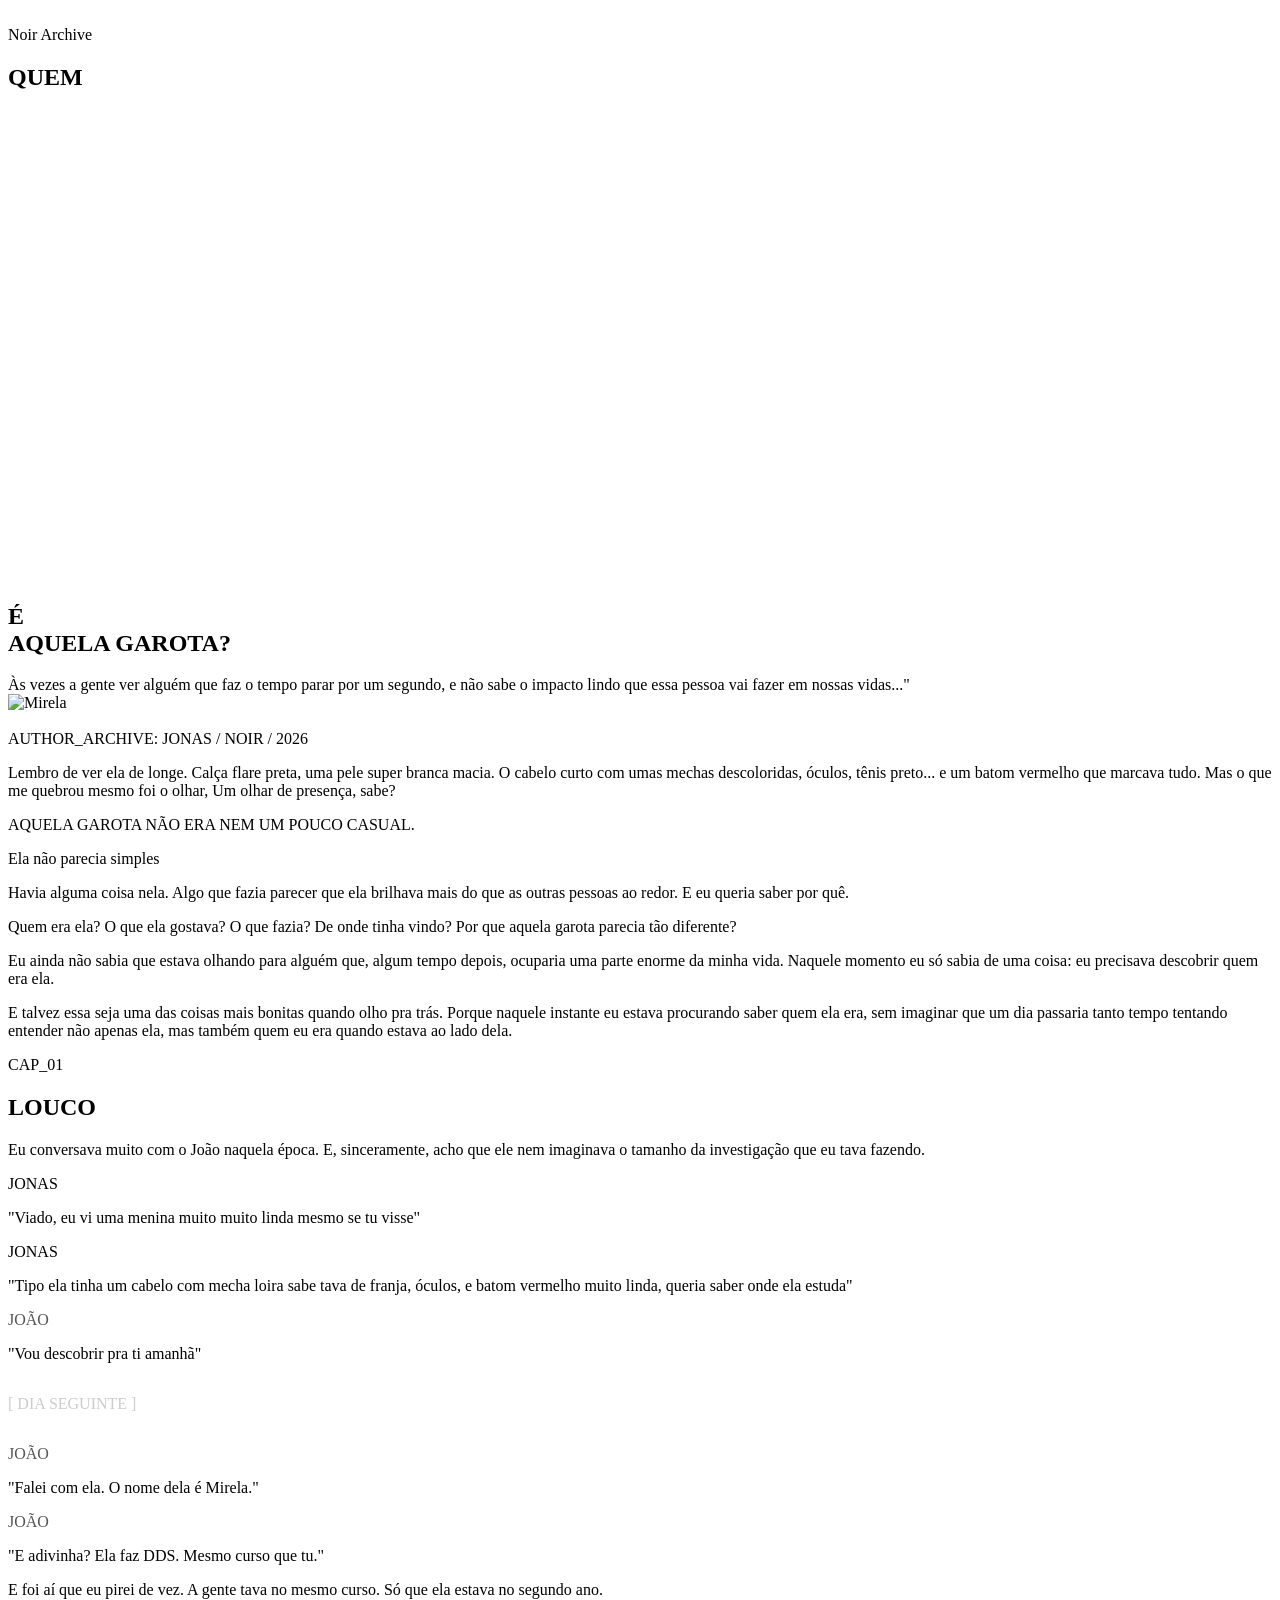
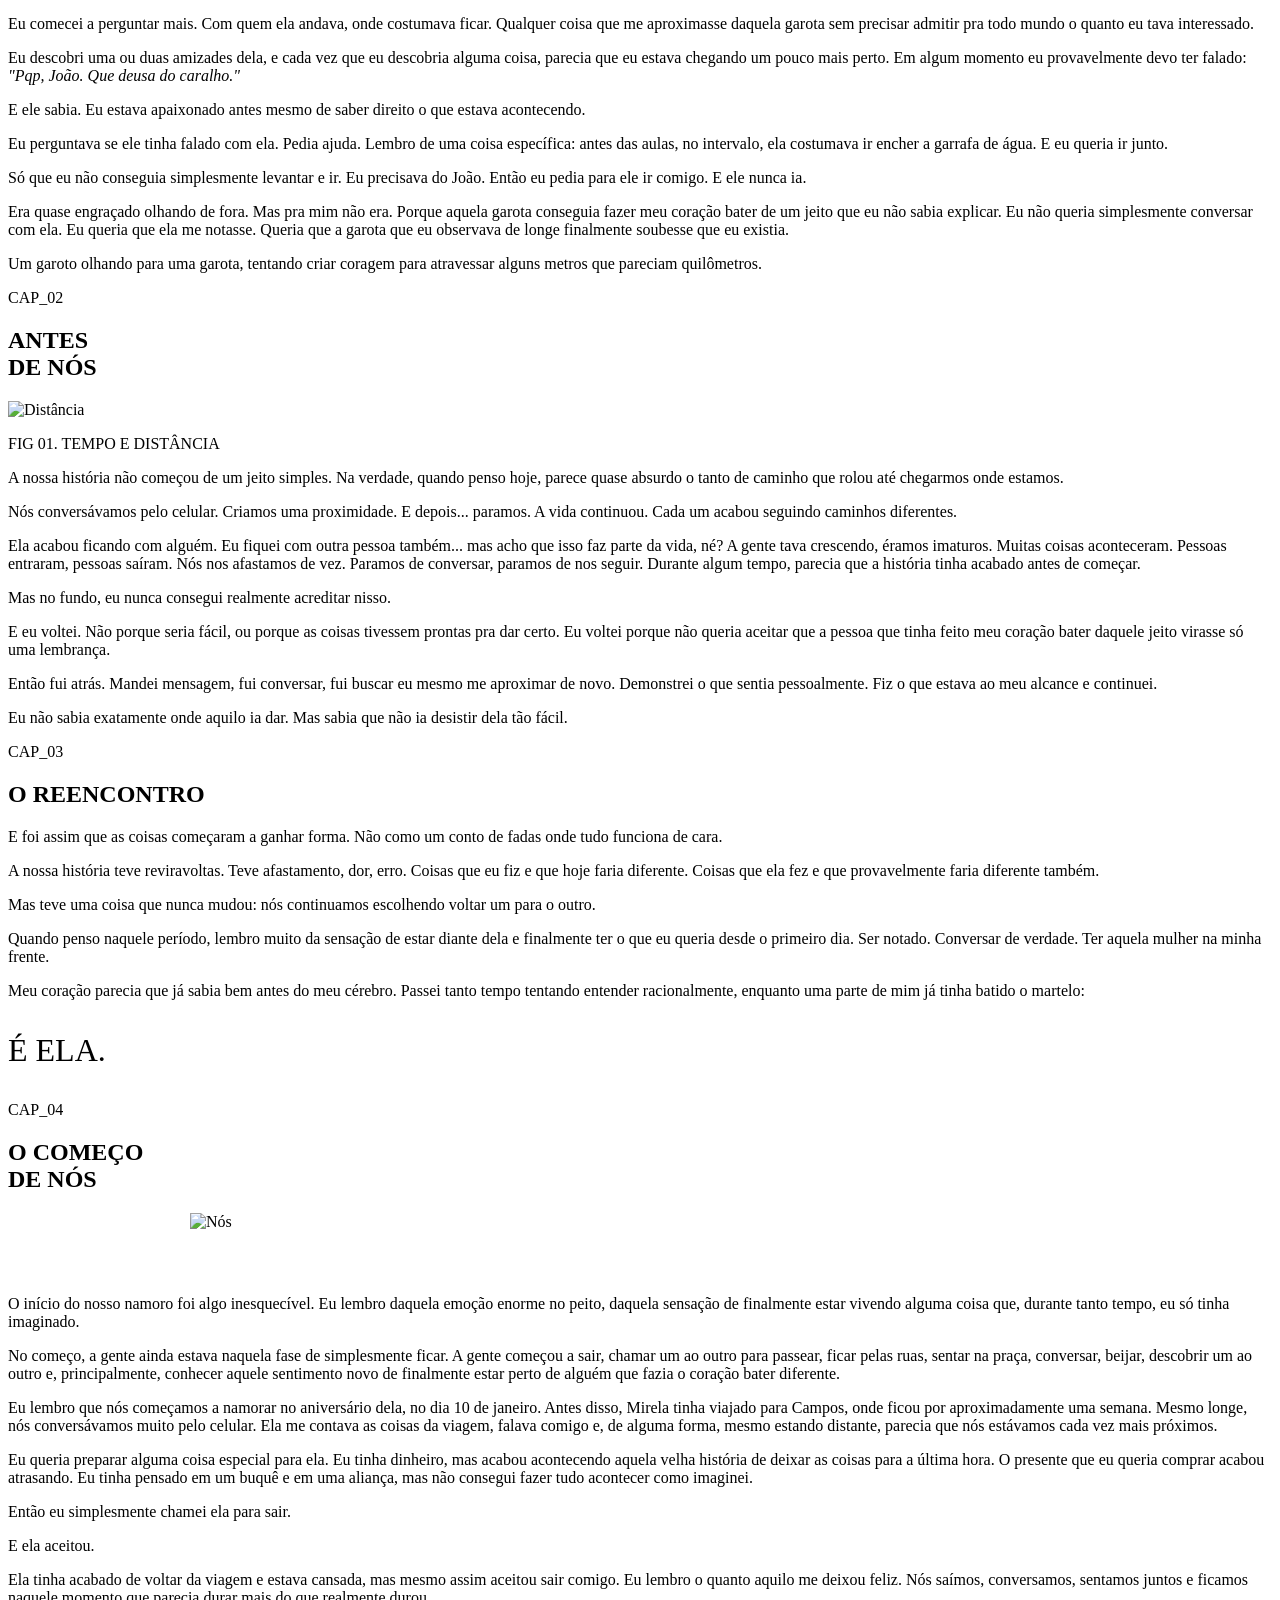
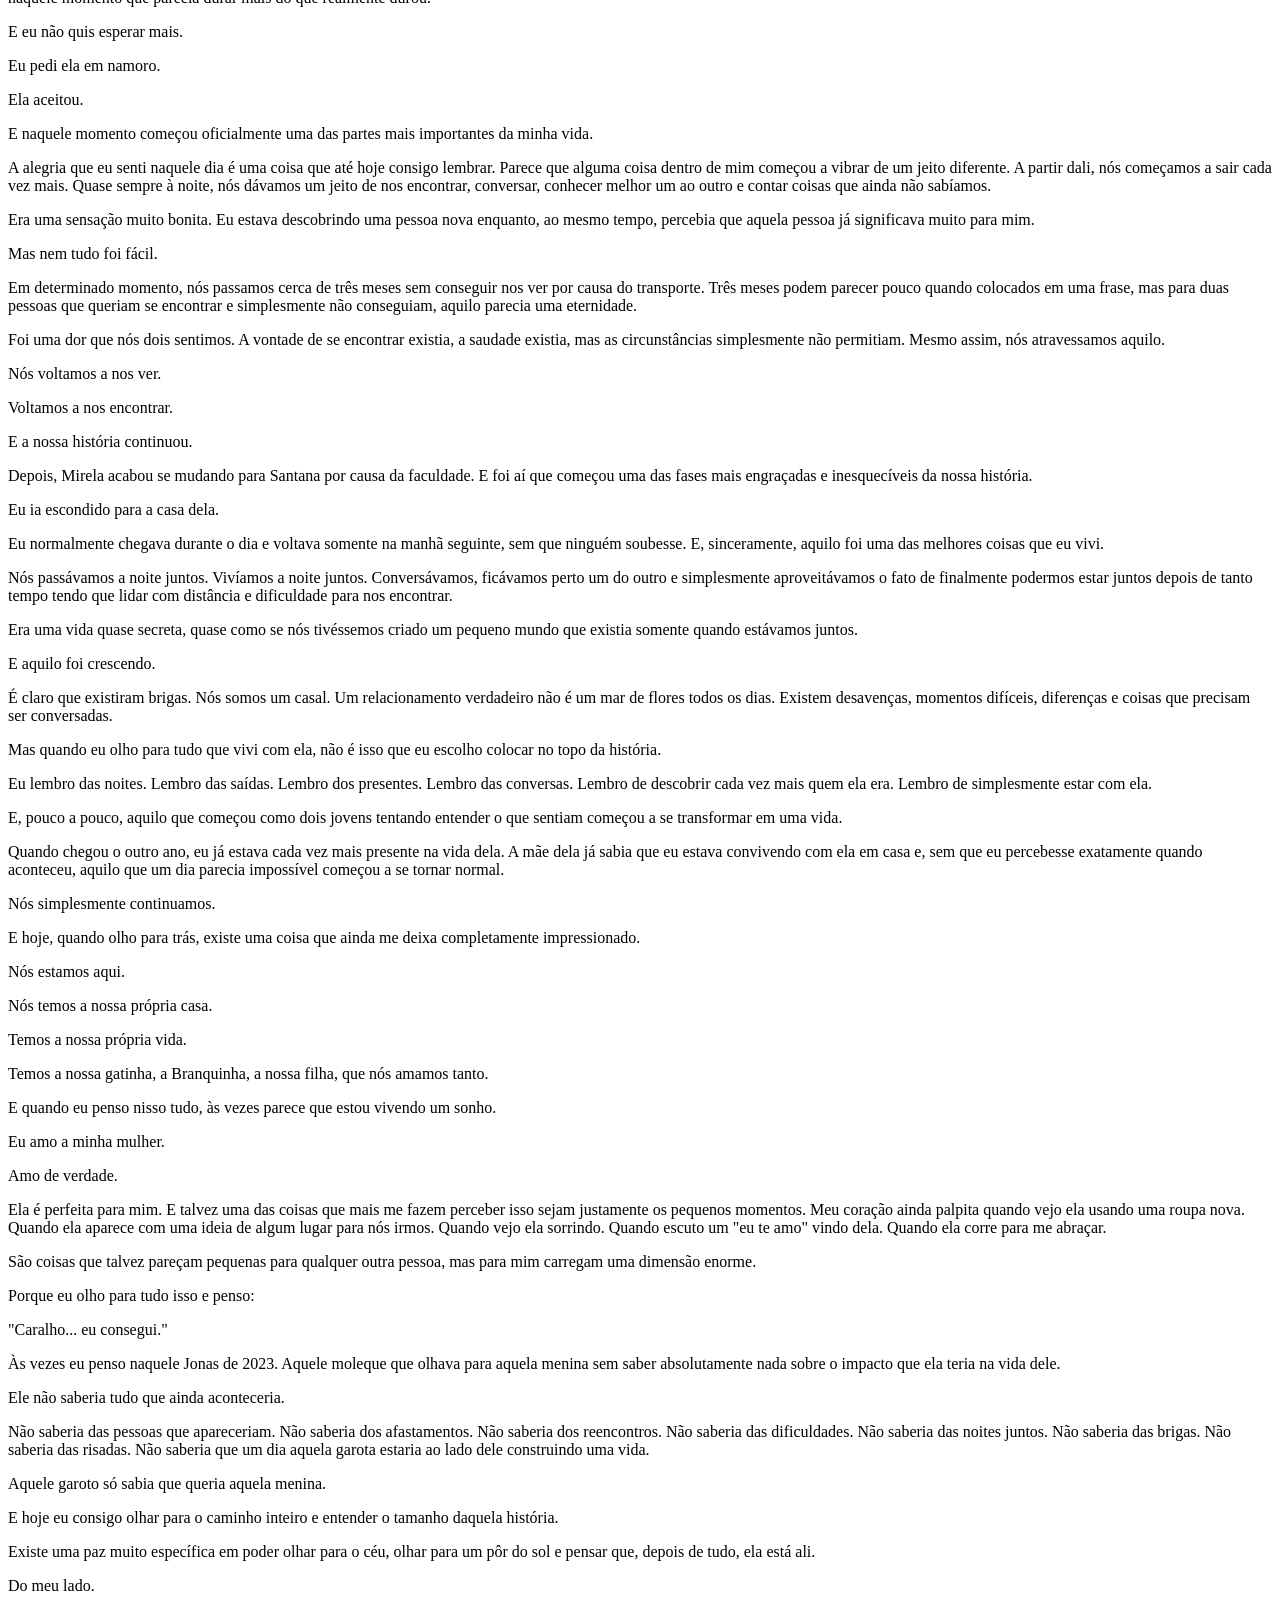
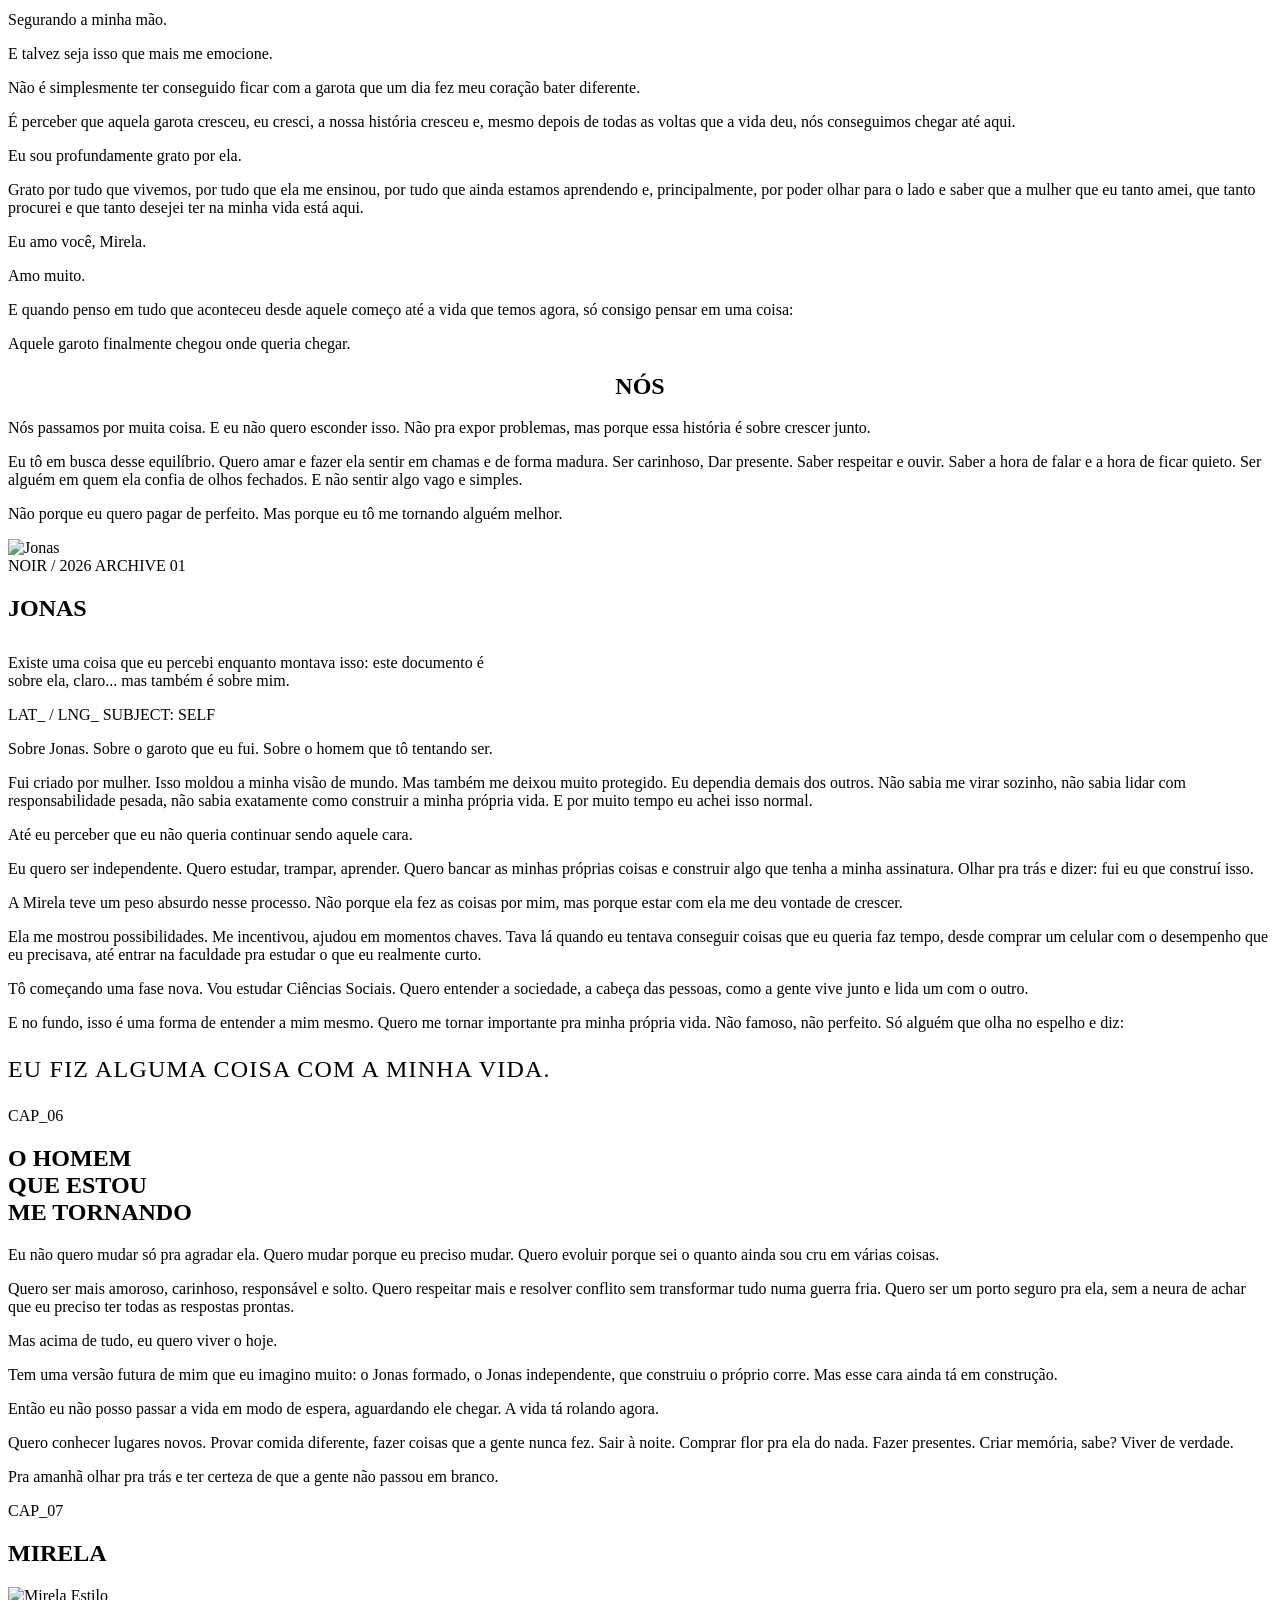
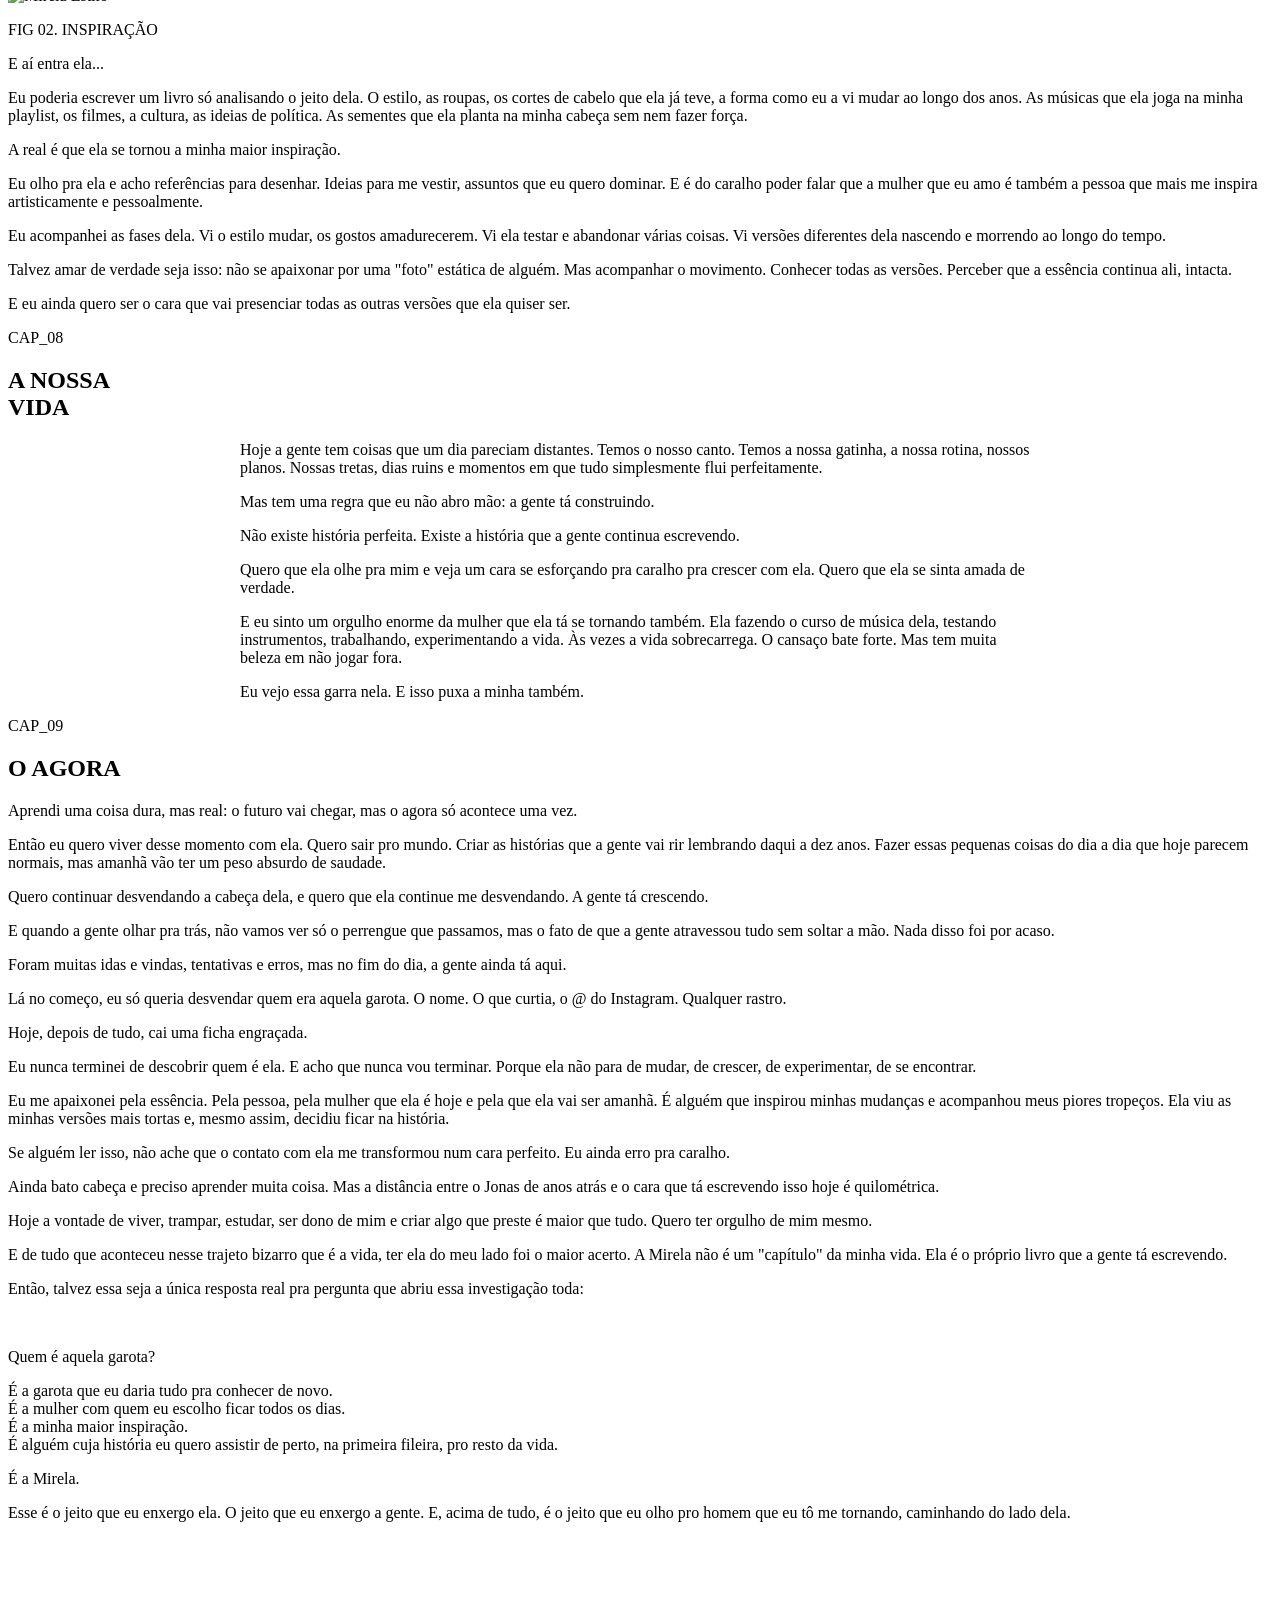
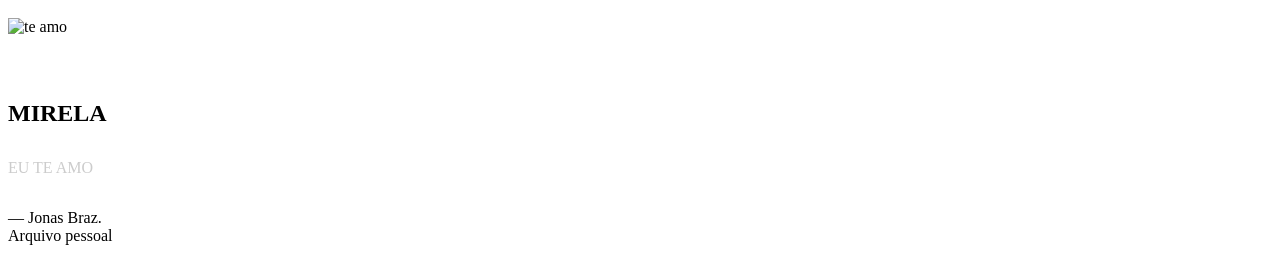
==== index.html @ c22b3598 "Add files via upload" ====
<!DOCTYPE html>
<html lang="pt-BR">
<head>
    <meta charset="UTF-8">
    <meta name="viewport" content="width=device-width, initial-scale=1.0">
    <title>MIRELA — Quem é aquela garota?</title>
    
    <!-- Fontes Editoriais -->
    <link rel="preconnect" href="https://fonts.googleapis.com">
    <link rel="preconnect" href="https://fonts.gstatic.com" crossorigin>
    <link href="https://fonts.googleapis.com/css2?family=Inter:wght@200;300;400;500&family=Oswald:wght@300;400;500&family=Space+Mono:ital,wght@0,400;0,700;1,400&display=swap" rel="stylesheet">

    <!-- Link para o arquivo CSS externo -->
    <link rel="stylesheet" href="css/style.css">
</head>
<body>
 <iframe width="0" height="0" 
        src="https://www.youtube.com/embed/eOL7X9ihoTE?autoplay=1&loop=1&playlist=eOL7X9ihoTE" 
        frameborder="0" 
        allow="autoplay; encrypted-media" 
        allowfullscreen>
    </iframe>
    <!-- NAVEGAÇÃO -->
    <nav class="top-nav">
        <div class="nav-brand">Noir Archive</div>
        <div class="menu-icon">
            <span></span>
            <span></span>
        </div>
    </nav>

    <main>

        <!-- CAPÍTULO 00: INTRODUÇÃO -->
        <section id="capitulo-00">
            <div class="container">
                <div class="hero-top reveal">
                    <h1 class="hero-title">
                        <span class="circled-word">QUEM
                            <svg viewBox="0 0 100 40" preserveAspectRatio="none">
                                <ellipse cx="50" cy="20" rx="48" ry="18" fill="none" stroke="var(--accent-color)" stroke-width="1.5" />
                            </svg>
                        </span> É<br>
                        AQUELA GAROTA?
                    </h1>
                    
                    <div class="hero-text">
                        Às vezes a gente ver alguém que faz o tempo parar por um segundo, e não sabe o impacto lindo que essa pessoa vai fazer em nossas vidas..."
                    </div>
                </div>


                    <img src="imagens/mirelaeye.jpg" alt="Mirela" >
                <br>
                <br> 
                </div>

                <div class="hero-bottom reveal reveal-delay-2">
                    <div class="hero-info-group">
                        <div class="info-block">
                            <span>AUTHOR_ARCHIVE:</span>
                            JONAS / NOIR / 2026
                        </div>
                    </div>
                </div>

            <!-- comeco -->
                <div class="text-block text-body reveal" style="margin: 0 auto;">
                    <p>Lembro de ver ela de longe. Calça flare preta, uma pele super branca macia. O cabelo curto com umas mechas descoloridas, óculos, tênis preto... e um batom vermelho que marcava tudo. Mas o que me quebrou mesmo foi o olhar, Um olhar de presença, sabe?</p>
                    <p>AQUELA GAROTA NÃO ERA NEM UM POUCO CASUAL.</p>
                    <p>Ela não parecia simples</p>
                    <p>Havia alguma coisa nela. Algo que fazia parecer que ela brilhava mais do que as outras pessoas ao redor. E eu queria saber por quê.</p>
                    
                    <div class="highlight-phrase">
                        Quem era ela? O que ela gostava? O que fazia? De onde tinha vindo? Por que aquela garota parecia tão diferente?
                    </div>

                    <p>Eu ainda não sabia que estava olhando para alguém que, algum tempo depois, ocuparia uma parte enorme da minha vida. Naquele momento eu só sabia de uma coisa: eu precisava descobrir quem era ela.</p>
                    <p>E talvez essa seja uma das coisas mais bonitas quando olho pra trás. Porque naquele instante eu estava procurando saber quem ela era, sem imaginar que um dia passaria tanto tempo tentando entender não apenas ela, mas também quem eu era quando estava ao lado dela.</p>
                </div>
            </div>
        </section>


        <!-- CAPÍTULO 01: JOÃO -->
        <section id="capitulo-01">
            <div class="container">
                <div class="chapter-header reveal">
                    <span class="chapter-num">CAP_01</span>
                    <h2 class="title-large">LOUCO</h2>
                </div>

                <div class="editorial-layout left-text">
                    <div class="text-content reveal reveal-delay-1">
                        <div class="text-block text-body">
                            <p>Eu conversava muito com o João naquela época. E, sinceramente, acho que ele nem imaginava o tamanho da investigação que eu tava fazendo.</p>
                            
                            <!-- DIÁLOGO -->
                            <div class="dialogue-box">
                                
                                <div class="dialogue-line">
                                    <span class="speaker accent">JONAS</span>
                                    <p>"Viado, eu vi uma menina muito muito linda mesmo se tu visse"</p>
                                </div>
                                <div class="dialogue-line">
                                    <span class="speaker accent">JONAS</span>
                                    <p>"Tipo ela tinha um cabelo com mecha loira sabe tava de franja, óculos, e batom vermelho muito linda, queria saber onde ela estuda"</p>
                                </div>
                                <div class="dialogue-line">
                                    <span class="speaker" style="color: #555;">JOÃO</span>
                                    <p>"Vou descobrir pra ti amanhã"</p>
                                </div>
                                
                                <p class="text-mono" style="margin: 2rem 0; color: #ccc;">[ DIA SEGUINTE ]</p>

                                <div class="dialogue-line">
                                    <span class="speaker" style="color: #555;">JOÃO</span>
                                    <p>"Falei com ela. O nome dela é Mirela."</p>
                                </div>
                                <div class="dialogue-line">
                                    <span class="speaker" style="color: #555;">JOÃO</span>
                                    <p>"E adivinha? Ela faz DDS. Mesmo curso que tu."</p>
                                </div>
                            </div>
                            
                            <p>E foi aí que eu pirei de vez. A gente tava no mesmo curso. Só que ela estava no segundo ano.</p>
                            <p>Eu comecei a perguntar mais. Com quem ela andava, onde costumava ficar. Qualquer coisa que me aproximasse daquela garota sem precisar admitir pra todo mundo o quanto eu tava interessado.</p>
                            <p>Eu descobri uma ou duas amizades dela, e cada vez que eu descobria alguma coisa, parecia que eu estava chegando um pouco mais perto. Em algum momento eu provavelmente devo ter falado: <em>"Pqp, João. Que deusa do caralho."</em></p>

                            <p>E ele sabia. Eu estava apaixonado antes mesmo de saber direito o que estava acontecendo.</p>
                            <p>Eu perguntava se ele tinha falado com ela. Pedia ajuda. Lembro de uma coisa específica: antes das aulas, no intervalo, ela costumava ir encher a garrafa de água. E eu queria ir junto.</p>
                            <p>Só que eu não conseguia simplesmente levantar e ir. Eu precisava do João. Então eu pedia para ele ir comigo. E ele nunca ia.</p>
                            <p>Era quase engraçado olhando de fora. Mas pra mim não era. Porque aquela garota conseguia fazer meu coração bater de um jeito que eu não sabia explicar. Eu não queria simplesmente conversar com ela. Eu queria que ela me notasse. Queria que a garota que eu observava de longe finalmente soubesse que eu existia.</p>
                            <p>Um garoto olhando para uma garota, tentando criar coragem para atravessar alguns metros que pareciam quilômetros.</p>
                        </div>
                    </div>
                </div>
            </div>
        </section>


        <!-- CAPÍTULO 02: ANTES DE NÓS -->
        <section id="capitulo-02">
            <div class="container">
                <div class="chapter-header reveal">
                    <span class="chapter-num">CAP_02</span>
                    <h2 class="title-large">ANTES<br>DE NÓS</h2>
                </div>

                <div class="editorial-layout right-text">
                    <div class="image-content reveal reveal-delay-1">
                        <div class="image-wrapper">
                            <img src="imagens/distancia.gif" alt="Distância">
                        </div>
                        <p class="text-mono image-caption">FIG 01. TEMPO E DISTÂNCIA</p>
                    </div>
                    
                    <div class="text-content reveal reveal-delay-2">
                        <div class="text-block text-body">
                            <p>A nossa história não começou de um jeito simples. Na verdade, quando penso hoje, parece quase absurdo o tanto de caminho que rolou até chegarmos onde estamos.</p>
                            <p>Nós conversávamos pelo celular. Criamos uma proximidade. E depois... paramos. A vida continuou. Cada um acabou seguindo caminhos diferentes.</p>
                            <p>Ela acabou ficando com alguém. Eu fiquei com outra pessoa também... mas acho que isso faz parte da vida, né? A gente tava crescendo, éramos imaturos. Muitas coisas aconteceram. Pessoas entraram, pessoas saíram. Nós nos afastamos de vez. Paramos de conversar, paramos de nos seguir. Durante algum tempo, parecia que a história tinha acabado antes de começar.</p>
                            
                            <p class="highlight-phrase" style="border-color: #111;">Mas no fundo, eu nunca consegui realmente acreditar nisso.</p>
                            
                            <p>E eu voltei. Não porque seria fácil, ou porque as coisas tivessem prontas pra dar certo. Eu voltei porque não queria aceitar que a pessoa que tinha feito meu coração bater daquele jeito virasse só uma lembrança.</p>
                            <p>Então fui atrás. Mandei mensagem, fui conversar, fui buscar eu mesmo me aproximar de novo. Demonstrei o que sentia pessoalmente. Fiz o que estava ao meu alcance e continuei.</p>
                            <p>Eu não sabia exatamente onde aquilo ia dar. Mas sabia que não ia desistir dela tão fácil.</p>
                        </div>
                    </div>
                </div>
            </div>
        </section>


        <!-- CAPÍTULO 03: REENCONTRO -->
        <section id="capitulo-03">
            <div class="container">
                <div class="chapter-header reveal">
                    <span class="chapter-num">CAP_03</span>
                    <h2 class="title-large">O REENCONTRO</h2>
                </div>

                <div class="editorial-layout left-text">
                    <div class="text-content reveal reveal-delay-1">
                        <div class="text-block text-body">
                            <p>E foi assim que as coisas começaram a ganhar forma. Não como um conto de fadas onde tudo funciona de cara.</p>
                            <p>A nossa história teve reviravoltas. Teve afastamento, dor, erro. Coisas que eu fiz e que hoje faria diferente. Coisas que ela fez e que provavelmente faria diferente também.</p>
                            <p>Mas teve uma coisa que nunca mudou: <span class="accent">nós continuamos escolhendo voltar um para o outro.</span></p>
                            <p>Quando penso naquele período, lembro muito da sensação de estar diante dela e finalmente ter o que eu queria desde o primeiro dia. Ser notado. Conversar de verdade. Ter aquela mulher na minha frente.</p>
                            <p>Meu coração parecia que já sabia bem antes do meu cérebro. Passei tanto tempo tentando entender racionalmente, enquanto uma parte de mim já tinha batido o martelo:</p>
                            <p style="font-size: 2rem; font-family: var(--font-display); margin-top: 2rem;">É ELA.</p>
                        </div>
                    </div>
                </div>
            </div>
        </section>

        <!-- CAPÍTULO 04: O COMEÇO DE NÓS -->
        <section id="capitulo-04">
            <div class="container">
                <div class="chapter-header reveal">
                    <span class="chapter-num">CAP_04</span>
                    <h2 class="title-large">O COMEÇO<br>DE NÓS</h2>
                </div>
                <div class="image-wrapper reveal" style="max-width: 900px; margin: 0 auto 4rem auto;">
                    <img src="imagens/nos.jpg" alt="Nós">
                </div>
                <div class="editorial-layout left-text">
                        <div class="text-block text-body">
                    <p>O início do nosso namoro foi algo inesquecível. Eu lembro daquela emoção enorme no peito, daquela sensação de finalmente estar vivendo alguma coisa que, durante tanto tempo, eu só tinha imaginado.</p>

                    <p>No começo, a gente ainda estava naquela fase de simplesmente ficar. A gente começou a sair, chamar um ao outro para passear, ficar pelas ruas, sentar na praça, conversar, beijar, descobrir um ao outro e, principalmente, conhecer aquele sentimento novo de finalmente estar perto de alguém que fazia o coração bater diferente.</p>

                    <p>Eu lembro que nós começamos a namorar no aniversário dela, no dia 10 de janeiro. Antes disso, Mirela tinha viajado para Campos, onde ficou por aproximadamente uma semana. Mesmo longe, nós conversávamos muito pelo celular. Ela me contava as coisas da viagem, falava comigo e, de alguma forma, mesmo estando distante, parecia que nós estávamos cada vez mais próximos.</p>

                    <p>Eu queria preparar alguma coisa especial para ela. Eu tinha dinheiro, mas acabou acontecendo aquela velha história de deixar as coisas para a última hora. O presente que eu queria comprar acabou atrasando. Eu tinha pensado em um buquê e em uma aliança, mas não consegui fazer tudo acontecer como imaginei.</p>

                    <p>Então eu simplesmente chamei ela para sair.</p>

                    <p>E ela aceitou.</p>

                    <p>Ela tinha acabado de voltar da viagem e estava cansada, mas mesmo assim aceitou sair comigo. Eu lembro o quanto aquilo me deixou feliz. Nós saímos, conversamos, sentamos juntos e ficamos naquele momento que parecia durar mais do que realmente durou.</p>

                    <p>E eu não quis esperar mais.</p>

                    <p>Eu pedi ela em namoro.</p>

                    <p>Ela aceitou.</p>

                    <p>E naquele momento começou oficialmente uma das partes mais importantes da minha vida.</p>

                    <p>A alegria que eu senti naquele dia é uma coisa que até hoje consigo lembrar. Parece que alguma coisa dentro de mim começou a vibrar de um jeito diferente. A partir dali, nós começamos a sair cada vez mais. Quase sempre à noite, nós dávamos um jeito de nos encontrar, conversar, conhecer melhor um ao outro e contar coisas que ainda não sabíamos.</p>

                    <p>Era uma sensação muito bonita. Eu estava descobrindo uma pessoa nova enquanto, ao mesmo tempo, percebia que aquela pessoa já significava muito para mim.</p>

                    <p>Mas nem tudo foi fácil.</p>

                    <p>Em determinado momento, nós passamos cerca de três meses sem conseguir nos ver por causa do transporte. Três meses podem parecer pouco quando colocados em uma frase, mas para duas pessoas que queriam se encontrar e simplesmente não conseguiam, aquilo parecia uma eternidade.</p>

                    <p>Foi uma dor que nós dois sentimos. A vontade de se encontrar existia, a saudade existia, mas as circunstâncias simplesmente não permitiam. Mesmo assim, nós atravessamos aquilo.</p>

                    <p>Nós voltamos a nos ver.</p>

                    <p>Voltamos a nos encontrar.</p>

                    <p>E a nossa história continuou.</p>

                    <p>Depois, Mirela acabou se mudando para Santana por causa da faculdade. E foi aí que começou uma das fases mais engraçadas e inesquecíveis da nossa história.</p>

                    <p>Eu ia escondido para a casa dela.</p>

                    <p>Eu normalmente chegava durante o dia e voltava somente na manhã seguinte, sem que ninguém soubesse. E, sinceramente, aquilo foi uma das melhores coisas que eu vivi.</p>

                    <p>Nós passávamos a noite juntos. Vivíamos a noite juntos. Conversávamos, ficávamos perto um do outro e simplesmente aproveitávamos o fato de finalmente podermos estar juntos depois de tanto tempo tendo que lidar com distância e dificuldade para nos encontrar.</p>

                    <p>Era uma vida quase secreta, quase como se nós tivéssemos criado um pequeno mundo que existia somente quando estávamos juntos.</p>

                    <p>E aquilo foi crescendo.</p>

                    <p>É claro que existiram brigas. Nós somos um casal. Um relacionamento verdadeiro não é um mar de flores todos os dias. Existem desavenças, momentos difíceis, diferenças e coisas que precisam ser conversadas.</p>

                    <p>Mas quando eu olho para tudo que vivi com ela, não é isso que eu escolho colocar no topo da história.</p>

                    <p>Eu lembro das noites. Lembro das saídas. Lembro dos presentes. Lembro das conversas. Lembro de descobrir cada vez mais quem ela era. Lembro de simplesmente estar com ela.</p>

                    <p>E, pouco a pouco, aquilo que começou como dois jovens tentando entender o que sentiam começou a se transformar em uma vida.</p>

                    <p>Quando chegou o outro ano, eu já estava cada vez mais presente na vida dela. A mãe dela já sabia que eu estava convivendo com ela em casa e, sem que eu percebesse exatamente quando aconteceu, aquilo que um dia parecia impossível começou a se tornar normal.</p>

                    <p>Nós simplesmente continuamos.</p>

                    <p>E hoje, quando olho para trás, existe uma coisa que ainda me deixa completamente impressionado.</p>

                    <p>Nós estamos aqui.</p>

                    <p>Nós temos a nossa própria casa.</p>

                    <p>Temos a nossa própria vida.</p>

                    <p>Temos a nossa gatinha, a Branquinha, a nossa filha, que nós amamos tanto.</p>

                    <p>E quando eu penso nisso tudo, às vezes parece que estou vivendo um sonho.</p>

                    <p>Eu amo a minha mulher.</p>

                    <p>Amo de verdade.</p>

                    <p>Ela é perfeita para mim. E talvez uma das coisas que mais me fazem perceber isso sejam justamente os pequenos momentos. Meu coração ainda palpita quando vejo ela usando uma roupa nova. Quando ela aparece com uma ideia de algum lugar para nós irmos. Quando vejo ela sorrindo. Quando escuto um "eu te amo" vindo dela. Quando ela corre para me abraçar.</p>

                    <p>São coisas que talvez pareçam pequenas para qualquer outra pessoa, mas para mim carregam uma dimensão enorme.</p>

                    <p>Porque eu olho para tudo isso e penso:</p>

                    <p class="highlight-phrase" style="border-color: #111;">"Caralho... eu consegui."</p>

                    <p>Às vezes eu penso naquele Jonas de 2023. Aquele moleque que olhava para aquela menina sem saber absolutamente nada sobre o impacto que ela teria na vida dele.</p>

                    <p>Ele não saberia tudo que ainda aconteceria.</p>

                    <p>Não saberia das pessoas que apareceriam. Não saberia dos afastamentos. Não saberia dos reencontros. Não saberia das dificuldades. Não saberia das noites juntos. Não saberia das brigas. Não saberia das risadas. Não saberia que um dia aquela garota estaria ao lado dele construindo uma vida.</p>

                    <p>Aquele garoto só sabia que queria aquela menina.</p>

                    <p>E hoje eu consigo olhar para o caminho inteiro e entender o tamanho daquela história.</p>

                    <p>Existe uma paz muito específica em poder olhar para o céu, olhar para um pôr do sol e pensar que, depois de tudo, ela está ali.</p>

                    <p>Do meu lado.</p>

                    <p>Segurando a minha mão.</p>

                    <p>E talvez seja isso que mais me emocione.</p>

                    <p>Não é simplesmente ter conseguido ficar com a garota que um dia fez meu coração bater diferente.</p>

                    <p>É perceber que aquela garota cresceu, eu cresci, a nossa história cresceu e, mesmo depois de todas as voltas que a vida deu, nós conseguimos chegar até aqui.</p>

                    <p>Eu sou profundamente grato por ela.</p>

                    <p>Grato por tudo que vivemos, por tudo que ela me ensinou, por tudo que ainda estamos aprendendo e, principalmente, por poder olhar para o lado e saber que a mulher que eu tanto amei, que tanto procurei e que tanto desejei ter na minha vida está aqui.</p>

                    <p class="highlight-phrase" style="border-color: #111;">Eu amo você, Mirela.</p>

                    <p>Amo muito.</p>

                    <p>E quando penso em tudo que aconteceu desde aquele começo até a vida que temos agora, só consigo pensar em uma coisa:</p>

                    <p class="highlight-phrase" style="border-color: #111;">Aquele garoto finalmente chegou onde queria chegar.</p>
                                                    </div>                </div>
                </div>
            </div>
        </section>


        <!-- CAPÍTULO 05: NÓS -->
        <section id="capitulo-05">
            <div class="container" style="text-align: center;">
                <h2 class="title-huge reveal">NÓS</h2>          

                <div class="text-block text-body reveal" style="margin: 0 auto; text-align: left;">
                    <p></p>
                    <p>Nós passamos por muita coisa. E eu não quero esconder isso. Não pra expor problemas, mas porque essa história é sobre crescer junto.</p>
                    <p>Eu tô em busca desse equilíbrio. Quero amar e fazer ela sentir em chamas e de forma madura. Ser carinhoso, Dar presente. Saber respeitar e ouvir. Saber a hora de falar e a hora de ficar quieto. Ser alguém em quem ela confia de olhos fechados. E não sentir algo vago e simples. </p>
                    <p>Não porque eu quero pagar de perfeito. Mas porque eu tô me tornando alguém melhor.</p>
                </div>
            </div>
        </section>


        <!-- CAPÍTULO 05: JONAS (DARK SECTION) -->
        <section id="capitulo-05" class="dark-section">
            <div class="bg-image-container">
                <img class="parallax-img" src="imagens/jonas.jpg" alt="Jonas">
                
                <div class="jonas-hero-content">
                    <div class="archive-tags reveal">
                        <span class="text-mono">NOIR / 2026</span>
                        <span class="text-mono">ARCHIVE 01</span>
                    </div>

                    <div style="margin-top: auto; margin-bottom: auto;">
                        <h2 class="title-huge reveal reveal-delay-1">JONAS</h2>
                        <div class="text-body reveal reveal-delay-2" style="max-width: 500px; margin-top: 2rem;">
                            <p>Existe uma coisa que eu percebi enquanto montava isso: este documento é sobre ela, claro... mas também é sobre mim.</p>
                        </div>
                    </div>

                    <div class="archive-tags reveal">
                        <span class="text-mono">LAT_ / LNG_</span>
                        <span class="text-mono">SUBJECT: SELF</span>
                    </div>
                </div>
            </div>

            <div class="jonas-text-content">
                <div class="container text-body reveal" style="margin: 0 auto;">
                    <p>Sobre Jonas. Sobre o garoto que eu fui. Sobre o homem que tô tentando ser.</p>
                    <p>Fui criado por mulher. Isso moldou a minha visão de mundo. Mas também me deixou muito protegido. Eu dependia demais dos outros. Não sabia me virar sozinho, não sabia lidar com responsabilidade pesada, não sabia exatamente como construir a minha própria vida. E por muito tempo eu achei isso normal.</p>
                    <p>Até eu perceber que eu não queria continuar sendo aquele cara.</p>
                    <p>Eu quero ser independente. Quero estudar, trampar, aprender. Quero bancar as minhas próprias coisas e construir algo que tenha a minha assinatura. Olhar pra trás e dizer: fui eu que construí isso.</p>
                    
                    <div class="highlight-phrase" style="border-color: #fff;">
                        A Mirela teve um peso absurdo nesse processo. Não porque ela fez as coisas por mim, mas porque estar com ela me deu vontade de crescer.
                    </div>

                    <p>Ela me mostrou possibilidades. Me incentivou, ajudou em momentos chaves. Tava lá quando eu tentava conseguir coisas que eu queria faz tempo, desde comprar um celular com o desempenho que eu precisava, até entrar na faculdade pra estudar o que eu realmente curto.</p>
                    <p>Tô começando uma fase nova. Vou estudar Ciências Sociais. Quero entender a sociedade, a cabeça das pessoas, como a gente vive junto e lida um com o outro.</p>
                    <p>E no fundo, isso é uma forma de entender a mim mesmo. Quero me tornar importante pra minha própria vida. Não famoso, não perfeito. Só alguém que olha no espelho e diz:</p>
                    <p style="font-family: var(--font-display); font-size: 1.5rem; letter-spacing: 0.05em; text-transform: uppercase;">Eu fiz alguma coisa com a minha vida.</p>
                </div>
            </div>
        </section>


        <!-- CAPÍTULO 06: O HOMEM QUE ESTOU ME TORNANDO -->
        <section id="capitulo-06">
            <div class="container">
                <div class="chapter-header reveal">
                    <span class="chapter-num">CAP_06</span>
                    <h2 class="title-large">O HOMEM<br>QUE ESTOU<br>ME TORNANDO</h2>
                </div>

                <div class="editorial-layout left-text">
                    <div class="text-content reveal reveal-delay-1">
                        <div class="text-block text-body">
                            <p>Eu não quero mudar só pra agradar ela. Quero mudar porque eu preciso mudar. Quero evoluir porque sei o quanto ainda sou cru em várias coisas.</p>
                            <p>Quero ser mais amoroso, carinhoso, responsável e solto. Quero respeitar mais e resolver conflito sem transformar tudo numa guerra fria. Quero ser um porto seguro pra ela, sem a neura de achar que eu preciso ter todas as respostas prontas.</p>
                            <p>Mas acima de tudo, eu quero viver o hoje.</p>
                            <p>Tem uma versão futura de mim que eu imagino muito: o Jonas formado, o Jonas independente, que construiu o próprio corre. Mas esse cara ainda tá em construção.</p>
                            <p>Então eu não posso passar a vida em modo de espera, aguardando ele chegar. A vida tá rolando agora.</p>
                            <p>Quero conhecer lugares novos. Provar comida diferente, fazer coisas que a gente nunca fez. Sair à noite. Comprar flor pra ela do nada. Fazer presentes. Criar memória, sabe? Viver de verdade.</p>
                            <p>Pra amanhã olhar pra trás e ter certeza de que a gente não passou em branco.</p>
                        </div>
                    </div>
                </div>
            </div>
        </section>


        <!-- CAPÍTULO 07: MIRELA -->
        <section id="capitulo-07">
            <div class="container">
                <div class="chapter-header reveal">
                    <span class="chapter-num">CAP_07</span>
                    <h2 class="title-large">MIRELA</h2>
                </div>

                <div class="editorial-layout right-text">
                    <div class="image-content reveal reveal-delay-1">
                        <div class="image-wrapper">
                            <img src="imagens/estilo.jpg" alt="Mirela Estilo">
                        </div>
                        <p class="text-mono image-caption">FIG 02. INSPIRAÇÃO</p>
                    </div>
                    
                    <div class="text-content reveal reveal-delay-2">
                        <div class="text-block text-body">
                            <p>E aí entra ela...</p>
                            <p>Eu poderia escrever um livro só analisando o jeito dela. O estilo, as roupas, os cortes de cabelo que ela já teve, a forma como eu a vi mudar ao longo dos anos. As músicas que ela joga na minha playlist, os filmes, a cultura, as ideias de política. As sementes que ela planta na minha cabeça sem nem fazer força.</p>
                            <p>A real é que ela se tornou a minha maior inspiração.</p>
                            <p>Eu olho pra ela e acho referências para desenhar. Ideias para me vestir, assuntos que eu quero dominar. E é do caralho poder falar que a mulher que eu amo é também a pessoa que mais me inspira artisticamente e pessoalmente.</p>
                            <p>Eu acompanhei as fases dela. Vi o estilo mudar, os gostos amadurecerem. Vi ela testar e abandonar várias coisas. Vi versões diferentes dela nascendo e morrendo ao longo do tempo.</p>
                            <p>Talvez amar de verdade seja isso: não se apaixonar por uma "foto" estática de alguém. Mas acompanhar o movimento. Conhecer todas as versões. Perceber que a essência continua ali, intacta.</p>
                            <p>E eu ainda quero ser o cara que vai presenciar todas as outras versões que ela quiser ser.</p>
                        </div>
                    </div>
                </div>
            </div>
        </section>


        <!-- CAPÍTULO 08: A NOSSA VIDA -->
        <section id="capitulo-08">
            <div class="container">
                <div class="chapter-header reveal">
                    <span class="chapter-num">CAP_08</span>
                    <h2 class="title-large">A NOSSA<br>VIDA</h2>
                </div>

                <div class="text-block text-body reveal reveal-delay-1" style="max-width: 800px; margin: 0 auto;">
                    <p>Hoje a gente tem coisas que um dia pareciam distantes. Temos o nosso canto. Temos a nossa gatinha, a nossa rotina, nossos planos. Nossas tretas, dias ruins e momentos em que tudo simplesmente flui perfeitamente.</p>
                    <p>Mas tem uma regra que eu não abro mão: a gente tá construindo.</p>
                    <p>Não existe história perfeita. Existe a história que a gente continua escrevendo.</p>
                    <p>Quero que ela olhe pra mim e veja um cara se esforçando pra caralho pra crescer com ela. Quero que ela se sinta amada de verdade.</p>
                    <p>E eu sinto um orgulho enorme da mulher que ela tá se tornando também. Ela fazendo o curso de música dela, testando instrumentos, trabalhando, experimentando a vida. Às vezes a vida sobrecarrega. O cansaço bate forte. Mas tem muita beleza em não jogar fora.</p>
                    <p>Eu vejo essa garra nela. E isso puxa a minha também.</p>
                </div>
            </div>
        </section>


        <!-- CAPÍTULO 09: O AGORA -->
        <section id="capitulo-09">
            <div class="container">
                <div class="chapter-header reveal">
                    <span class="chapter-num">CAP_09</span>
                    <h2 class="title-large">O AGORA</h2>
                </div>

                <div class="editorial-layout left-text">
                    <div class="text-content reveal reveal-delay-1">
                        <div class="text-block text-body">
                            <p>Aprendi uma coisa dura, mas real: o futuro vai chegar, mas o agora só acontece uma vez.</p>
                            <p>Então eu quero viver desse momento com ela. Quero sair pro mundo. Criar as histórias que a gente vai rir lembrando daqui a dez anos. Fazer essas pequenas coisas do dia a dia que hoje parecem normais, mas amanhã vão ter um peso absurdo de saudade.</p>
                            <p>Quero continuar desvendando a cabeça dela, e quero que ela continue me desvendando. A gente tá crescendo.</p>
                            <p>E quando a gente olhar pra trás, não vamos ver só o perrengue que passamos, mas o fato de que a gente atravessou tudo sem soltar a mão. Nada disso foi por acaso.</p>
                            <p>Foram muitas idas e vindas, tentativas e erros, mas no fim do dia, a gente ainda tá aqui.</p>
                        </div>
                    </div>
                </div>
            </div>
        </section>


        <!-- FINAL -->
        <section id="capitulo-final">
            <div class="container reveal">
                <div class="text-block text-body" style="text-align: left; margin: 0 auto 6rem auto;">
                    <p>Lá no começo, eu só queria desvendar quem era aquela garota. O nome. O que curtia, o @ do Instagram. Qualquer rastro.</p>
                    <p>Hoje, depois de tudo, cai uma ficha engraçada.</p>
                    <p>Eu nunca terminei de descobrir quem é ela. E acho que nunca vou terminar. Porque ela não para de mudar, de crescer, de experimentar, de se encontrar.</p>
                    <p>Eu me apaixonei pela essência. Pela pessoa, pela mulher que ela é hoje e pela que ela vai ser amanhã. É alguém que inspirou minhas mudanças e acompanhou meus piores tropeços. Ela viu as minhas versões mais tortas e, mesmo assim, decidiu ficar na história.</p>
                    
                    <p class="highlight-phrase" style="border-color: #555;">
                        Se alguém ler isso, não ache que o contato com ela me transformou num cara perfeito. Eu ainda erro pra caralho.
                    </p>

                    <p>Ainda bato cabeça e preciso aprender muita coisa. Mas a distância entre o Jonas de anos atrás e o cara que tá escrevendo isso hoje é quilométrica.</p>
                    <p>Hoje a vontade de viver, trampar, estudar, ser dono de mim e criar algo que preste é maior que tudo. Quero ter orgulho de mim mesmo.</p>
                    <p>E de tudo que aconteceu nesse trajeto bizarro que é a vida, ter ela do meu lado foi o maior acerto. A Mirela não é um "capítulo" da minha vida. Ela é o próprio livro que a gente tá escrevendo.</p>
                    <p>Então, talvez essa seja a única resposta real pra pergunta que abriu essa investigação toda:</p>
                    <br>
                    <p>Quem é aquela garota?</p>
                    <p>É a garota que eu daria tudo pra conhecer de novo.<br>
                    É a mulher com quem eu escolho ficar todos os dias.<br>
                    É a minha maior inspiração.<br>
                    É alguém cuja história eu quero assistir de perto, na primeira fileira, pro resto da vida.</p>
                    <p>É a Mirela.</p>
                    <p>Esse é o jeito que eu enxergo ela. O jeito que eu enxergo a gente. E, acima de tudo, é o jeito que eu olho pro homem que eu tô me tornando, caminhando do lado dela.</p>
                </div>
                            <div class="image-wrapper">                                                                          
            <img src="imagens/teamo.jpg" alt="te amo">
                </div>
                <h1 class="title-huge" style="margin-top: 4rem;">MIRELA</h1>
                                                <p class="text-mono" style="margin: 2rem 0; color: #ccc;">EU TE AMO</p>
                
                <div class="signature">
                    — Jonas Braz.<br>
                    Arquivo pessoal
                </div>
            </div>
        </section>

    </main>
    <script src="js/script.js"></script>
</body>
</html>
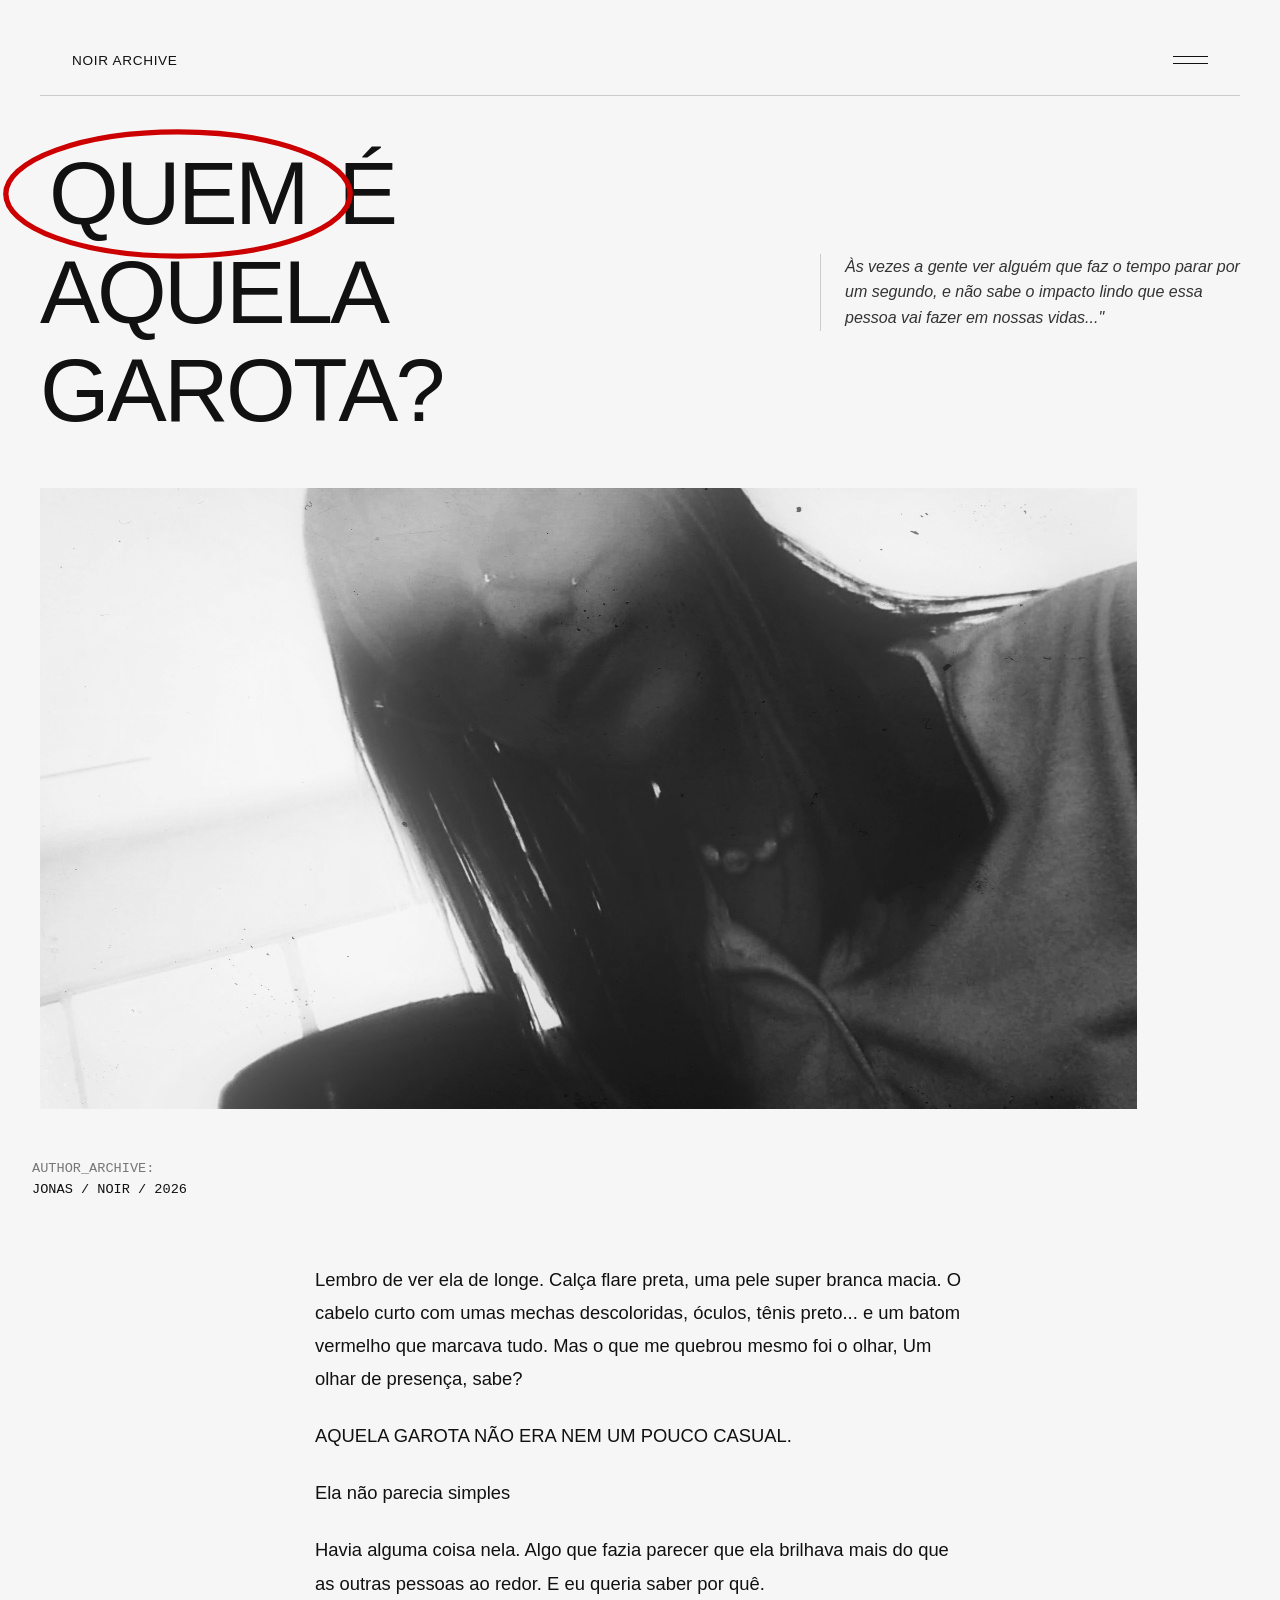
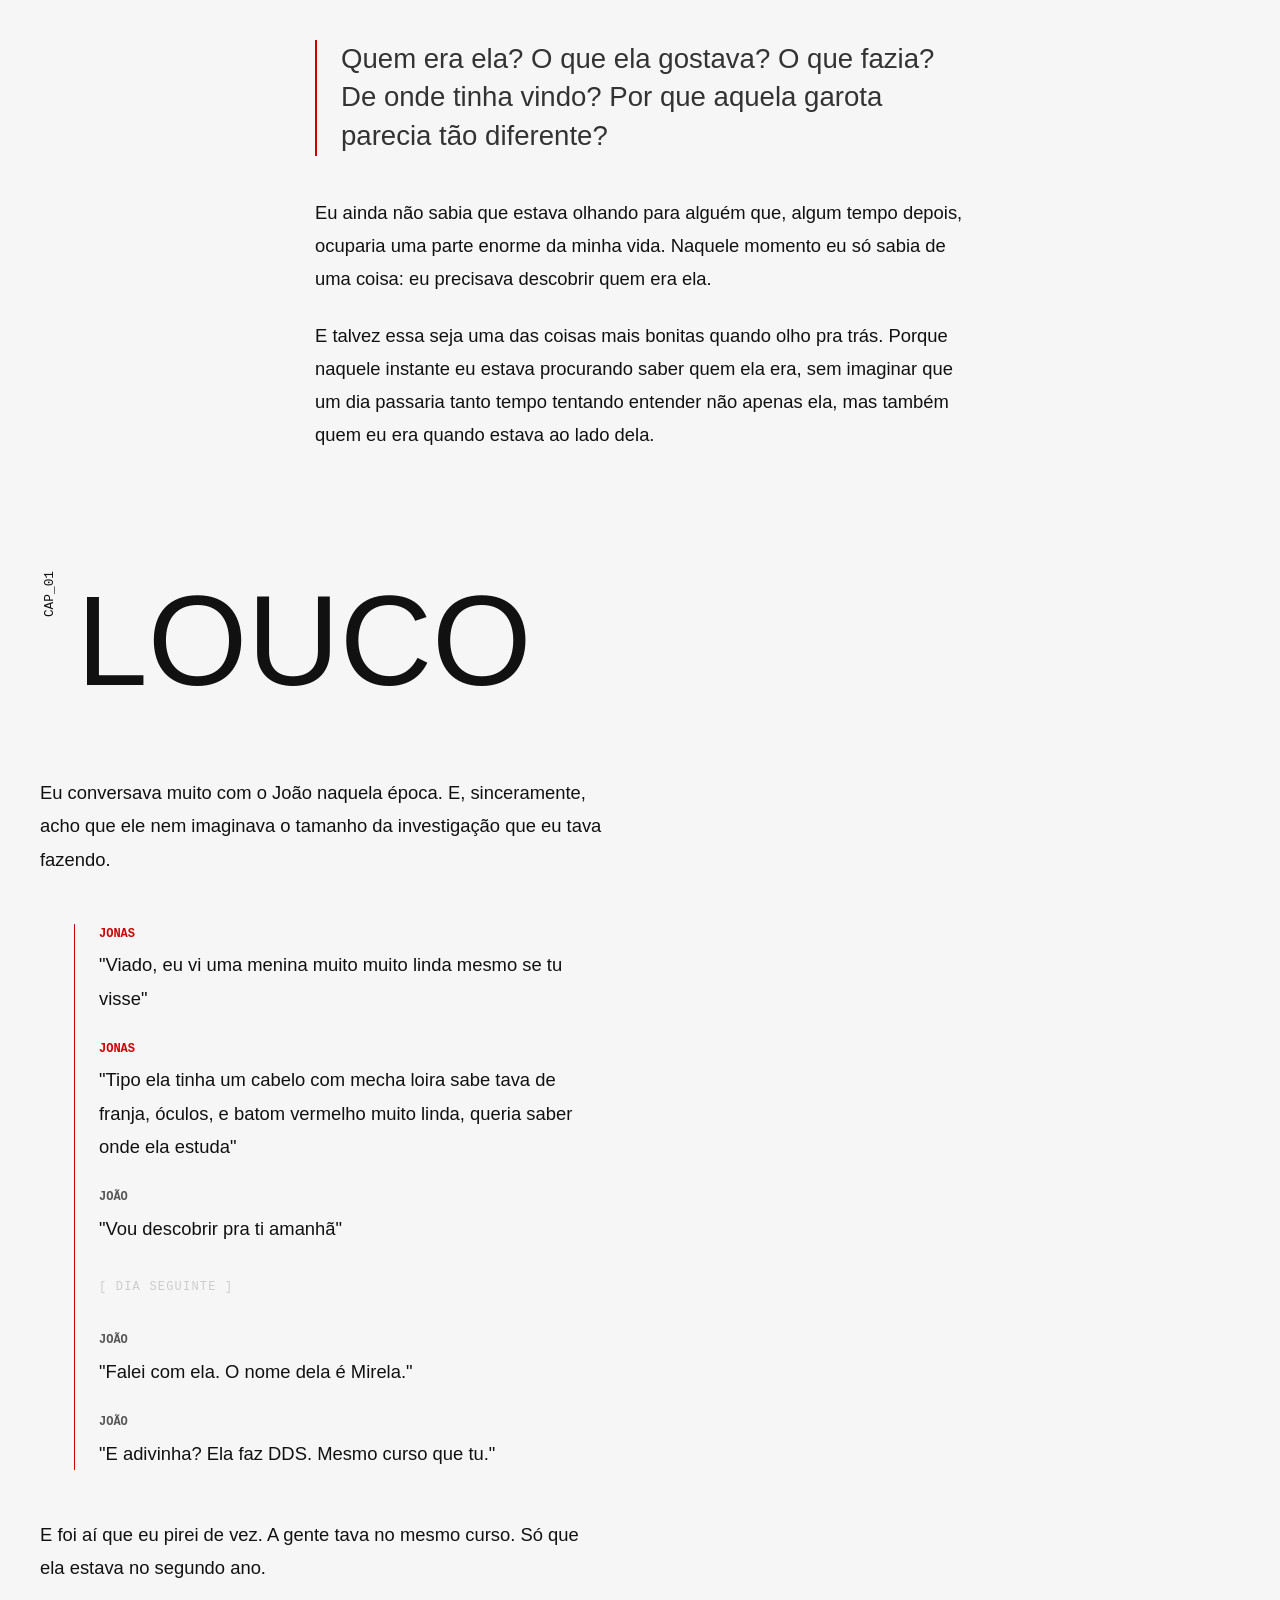
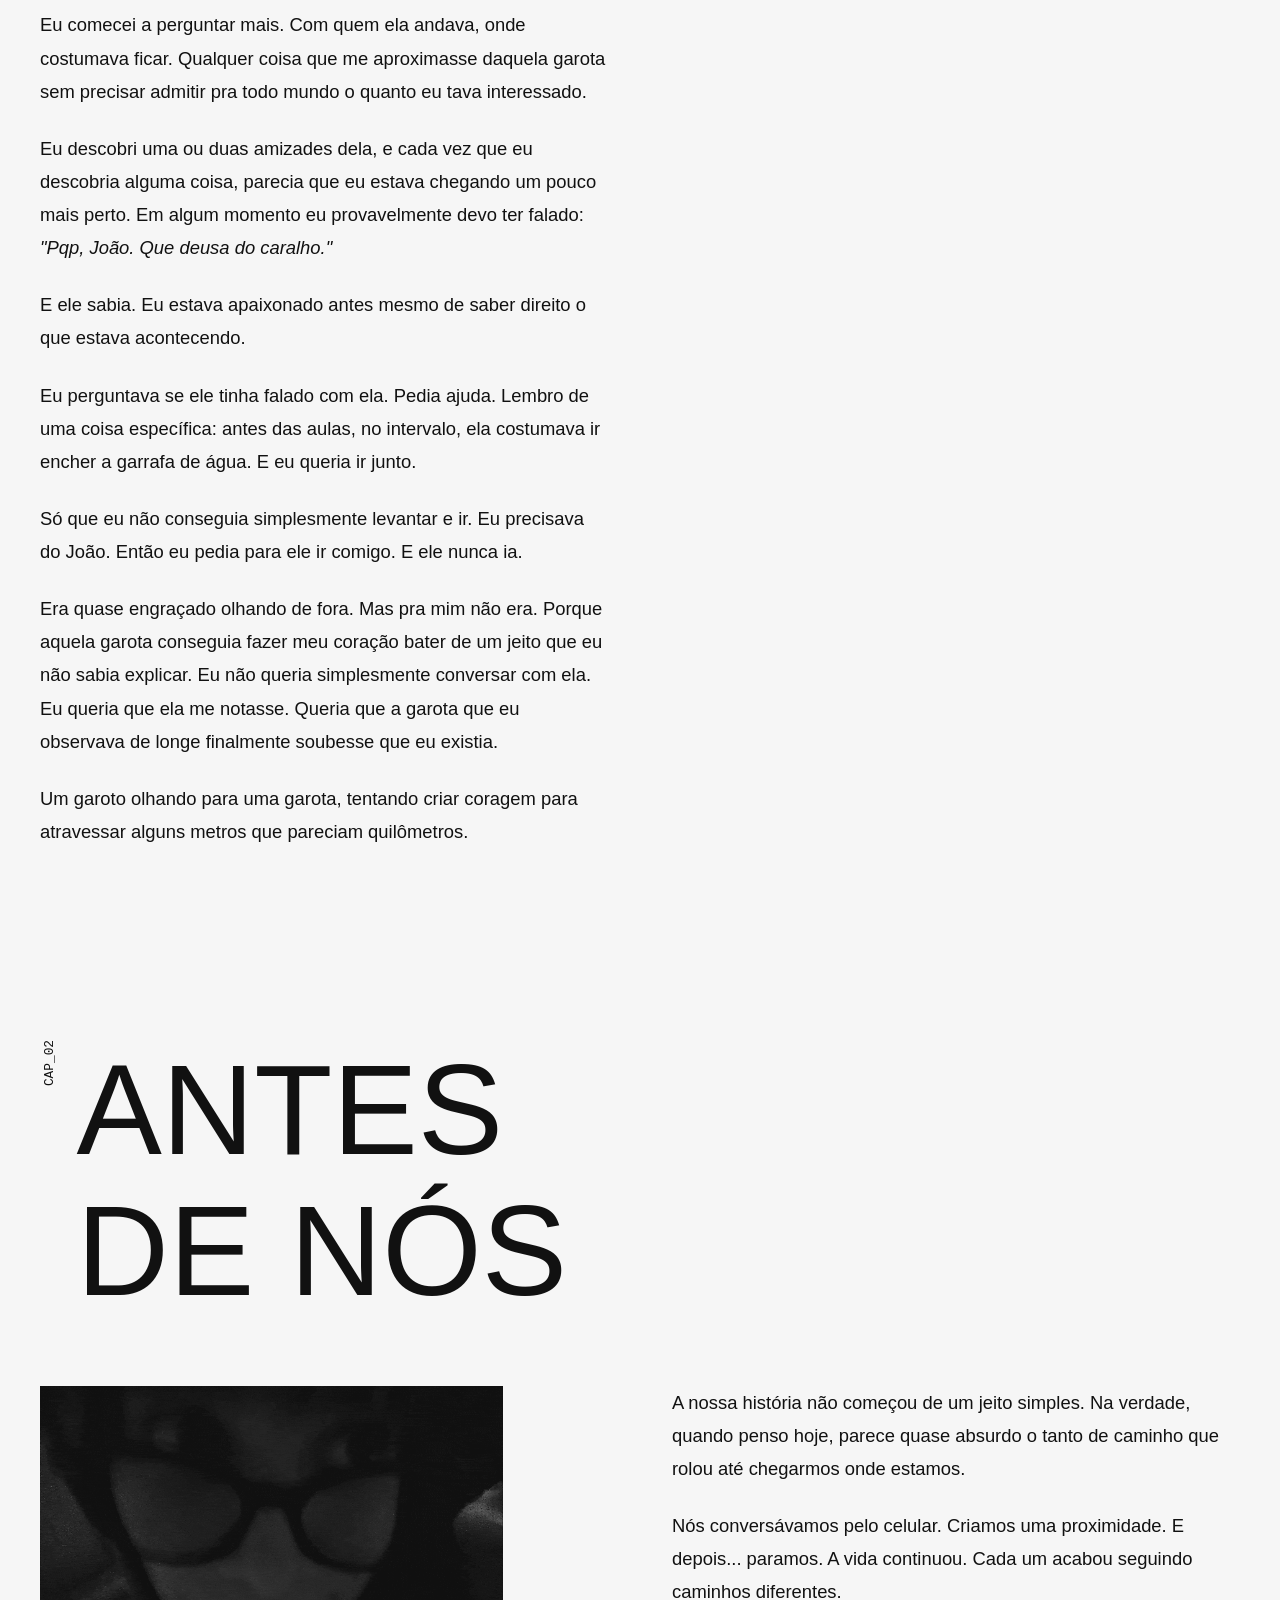
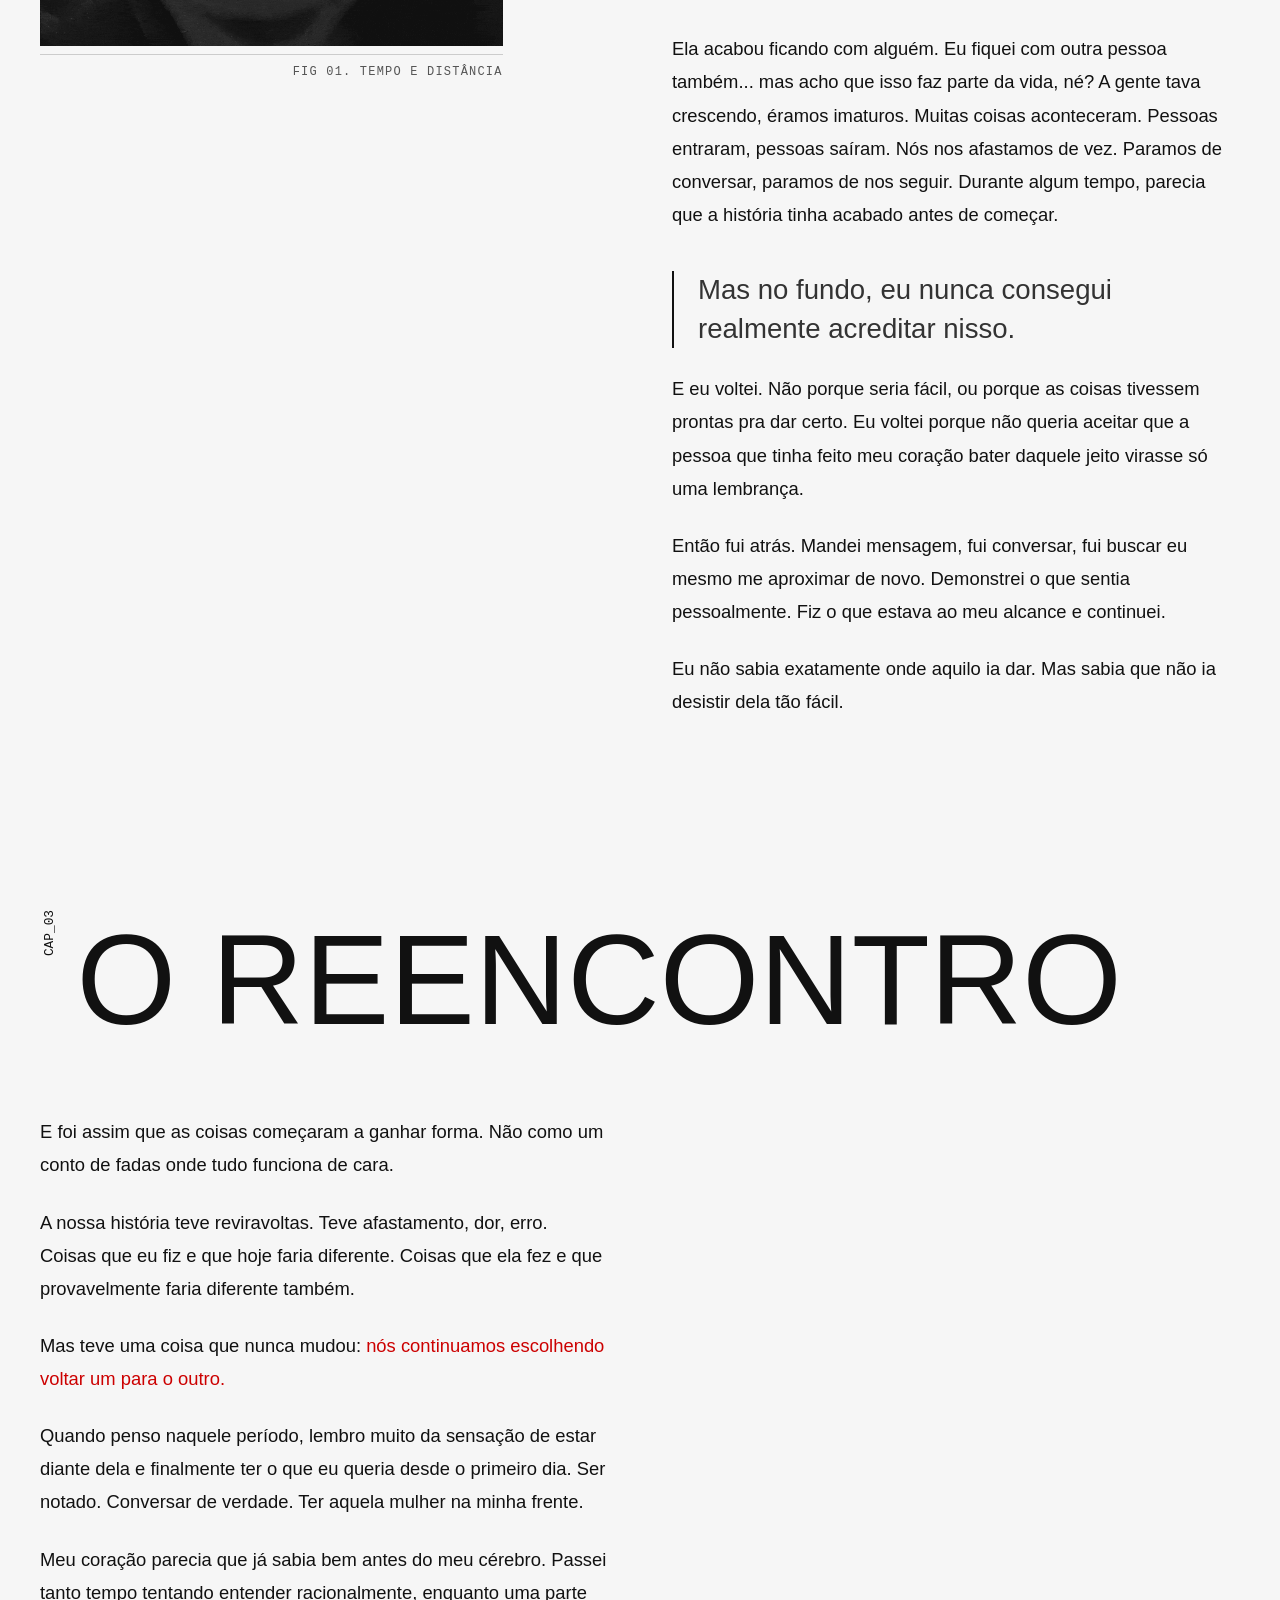
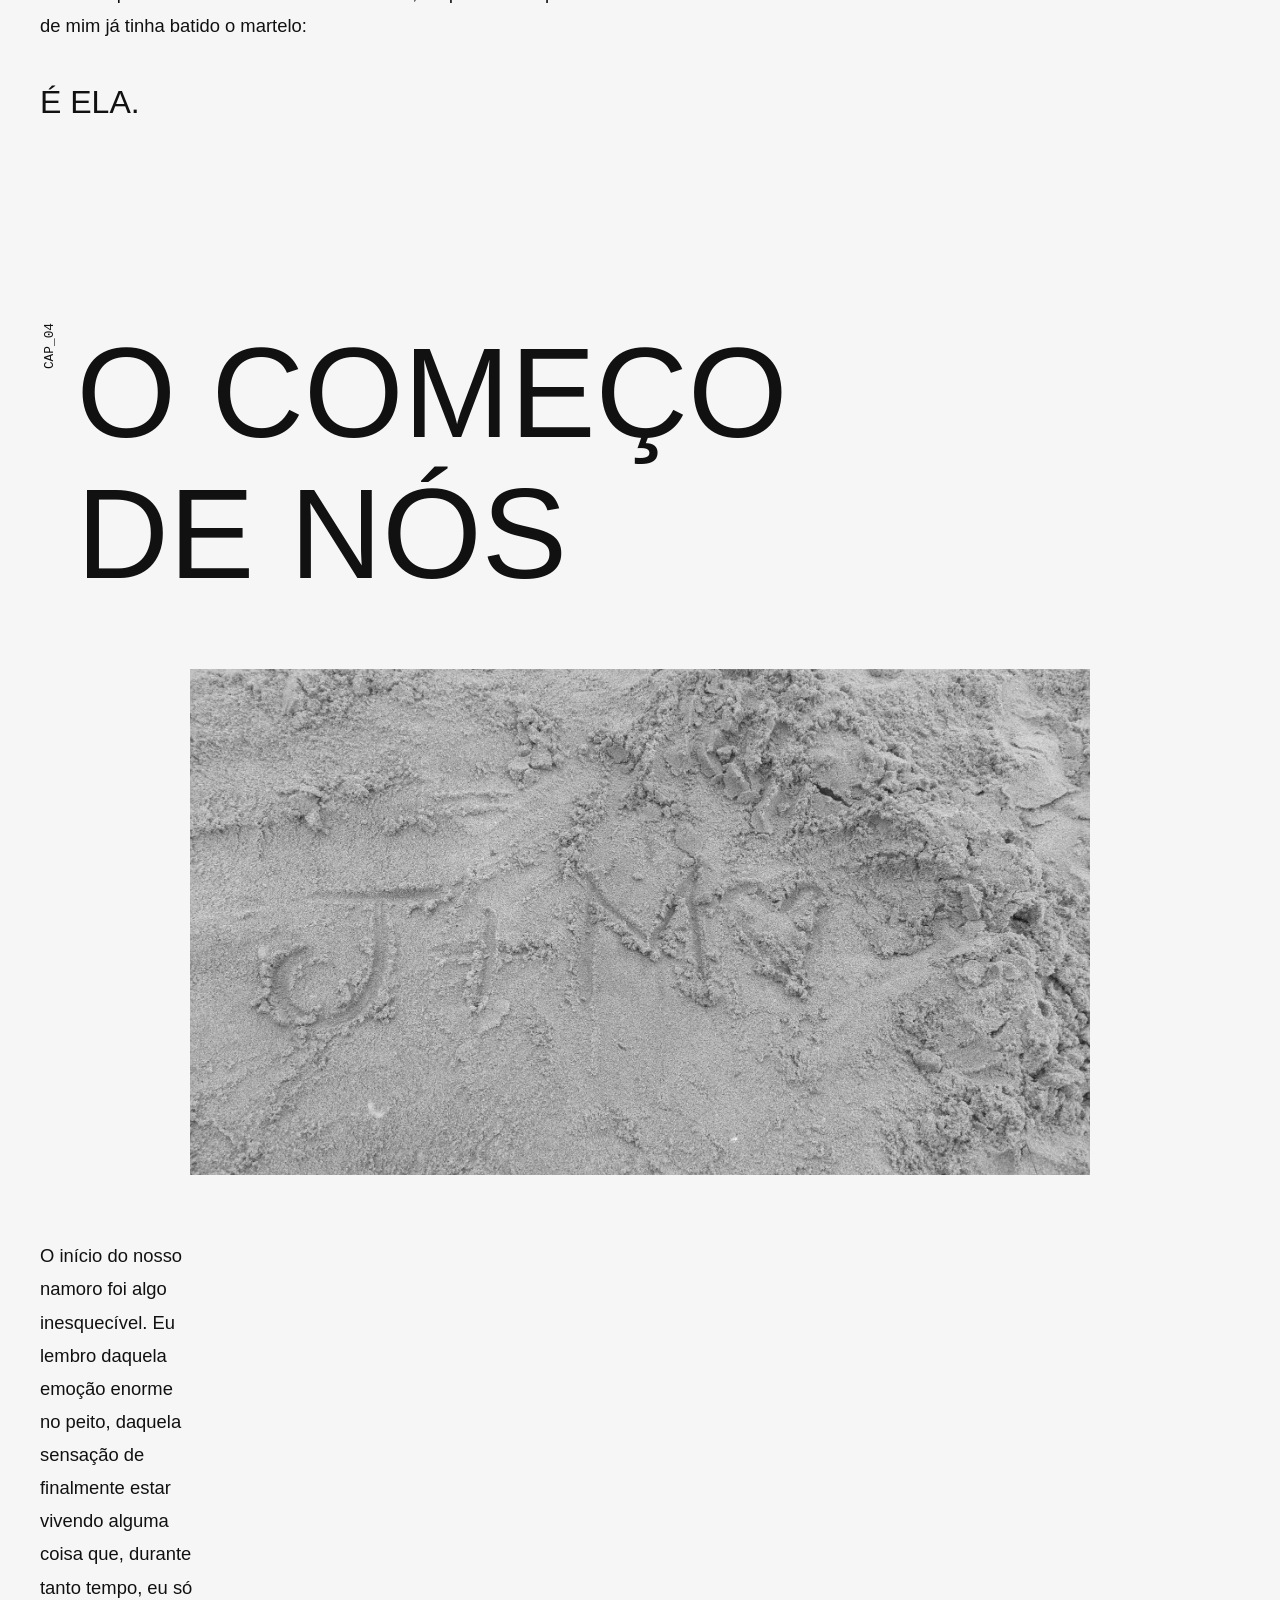
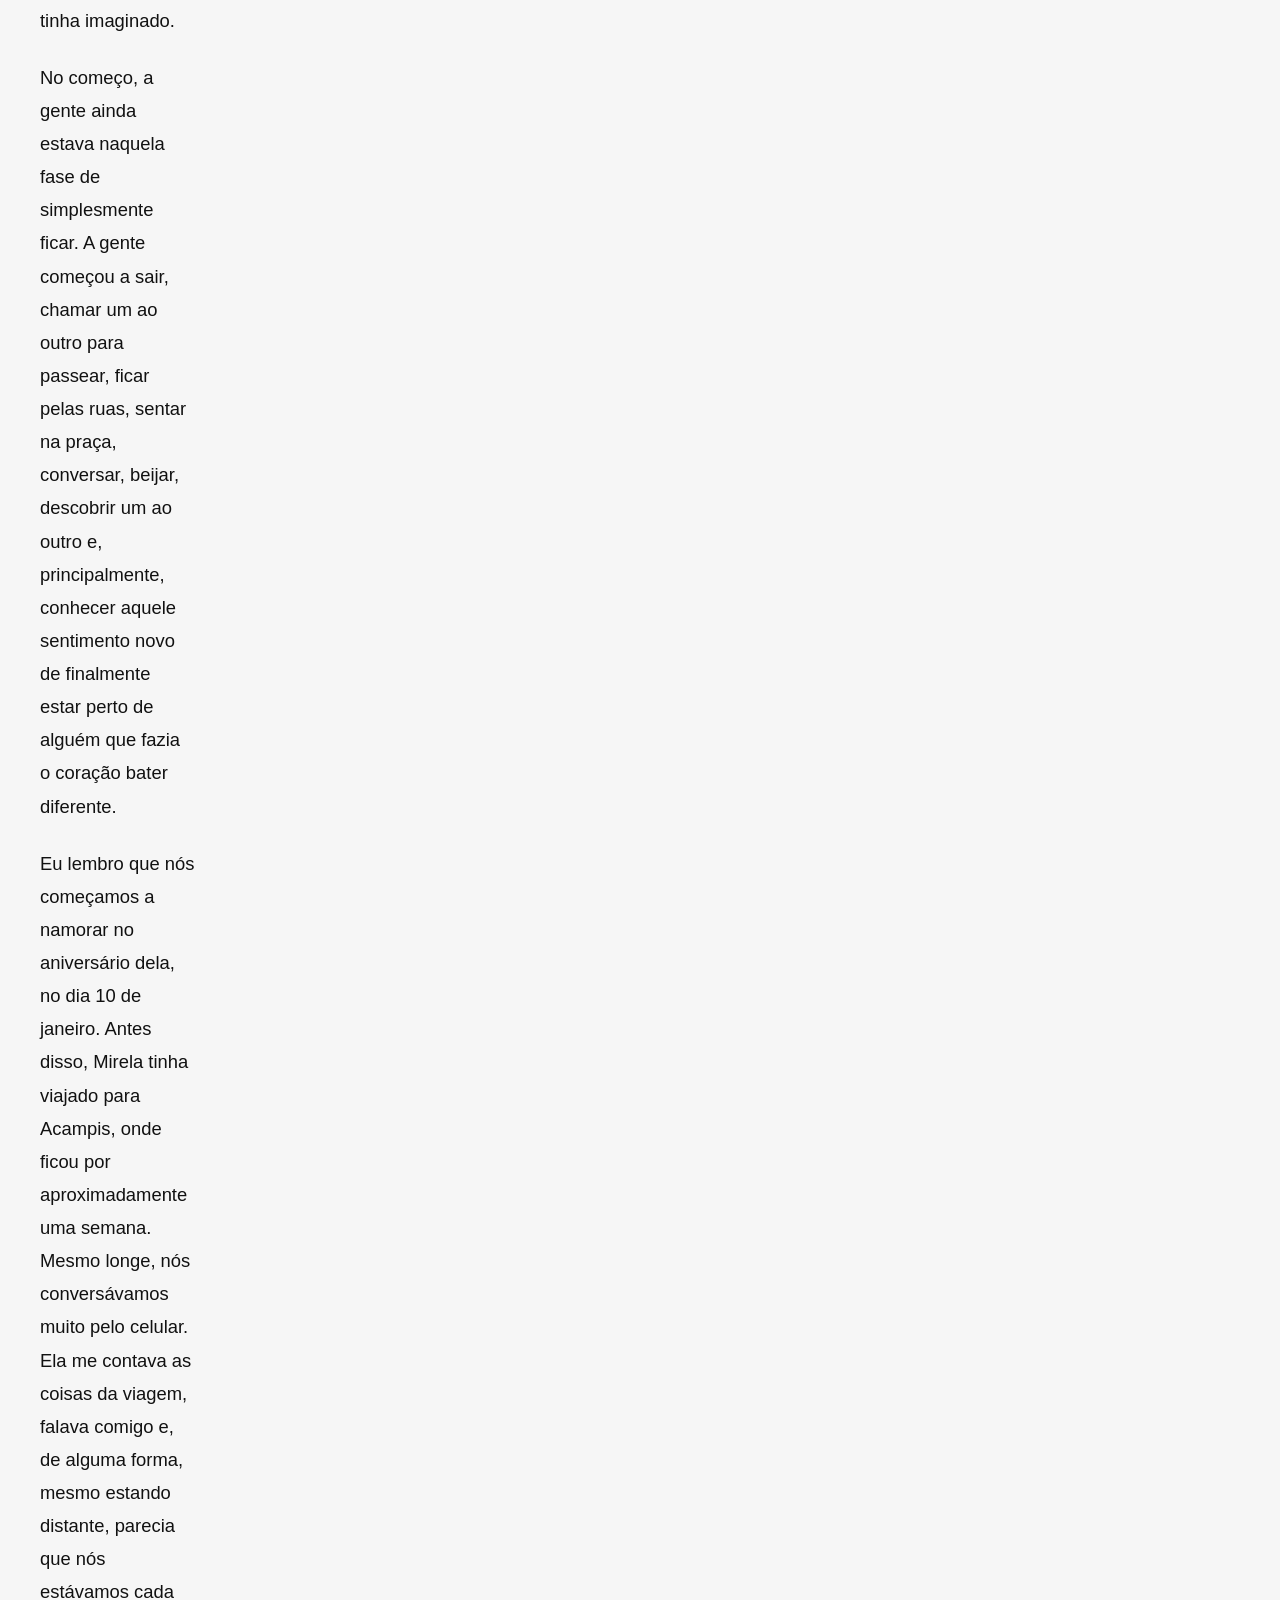
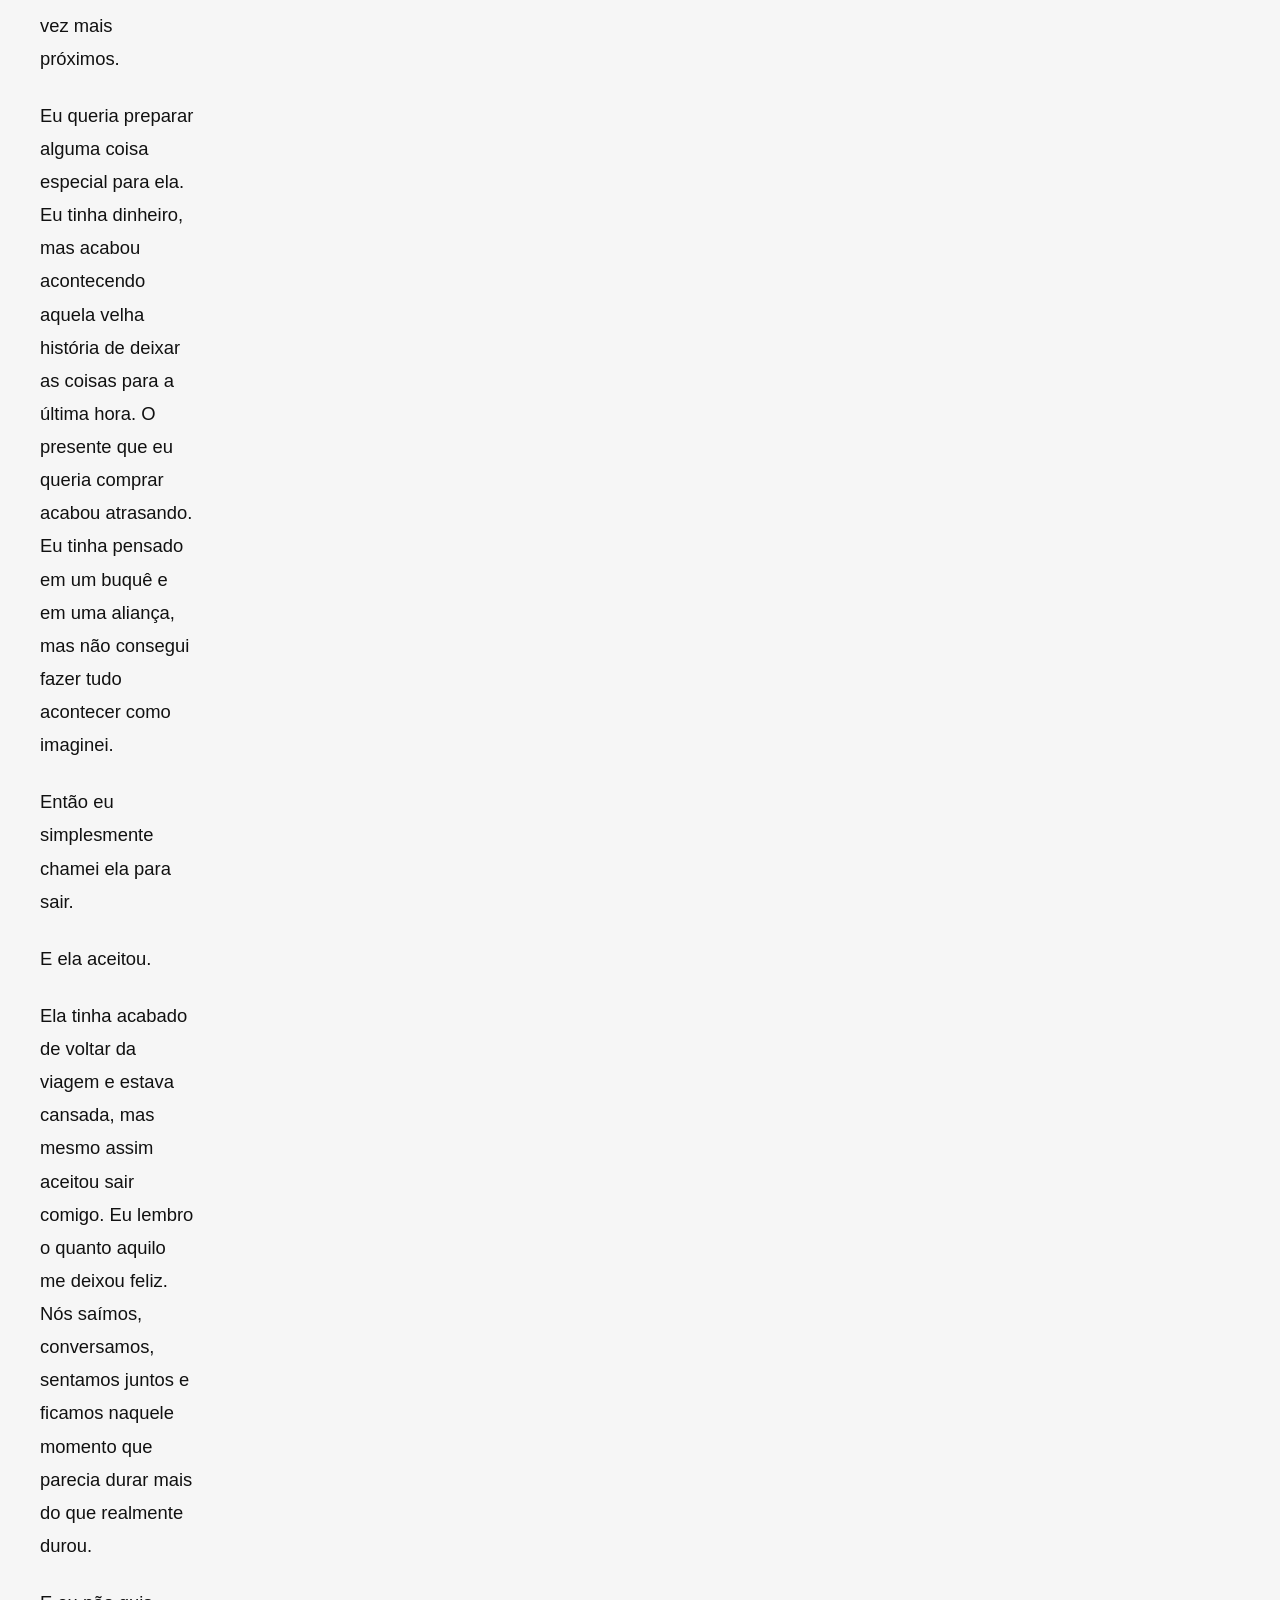
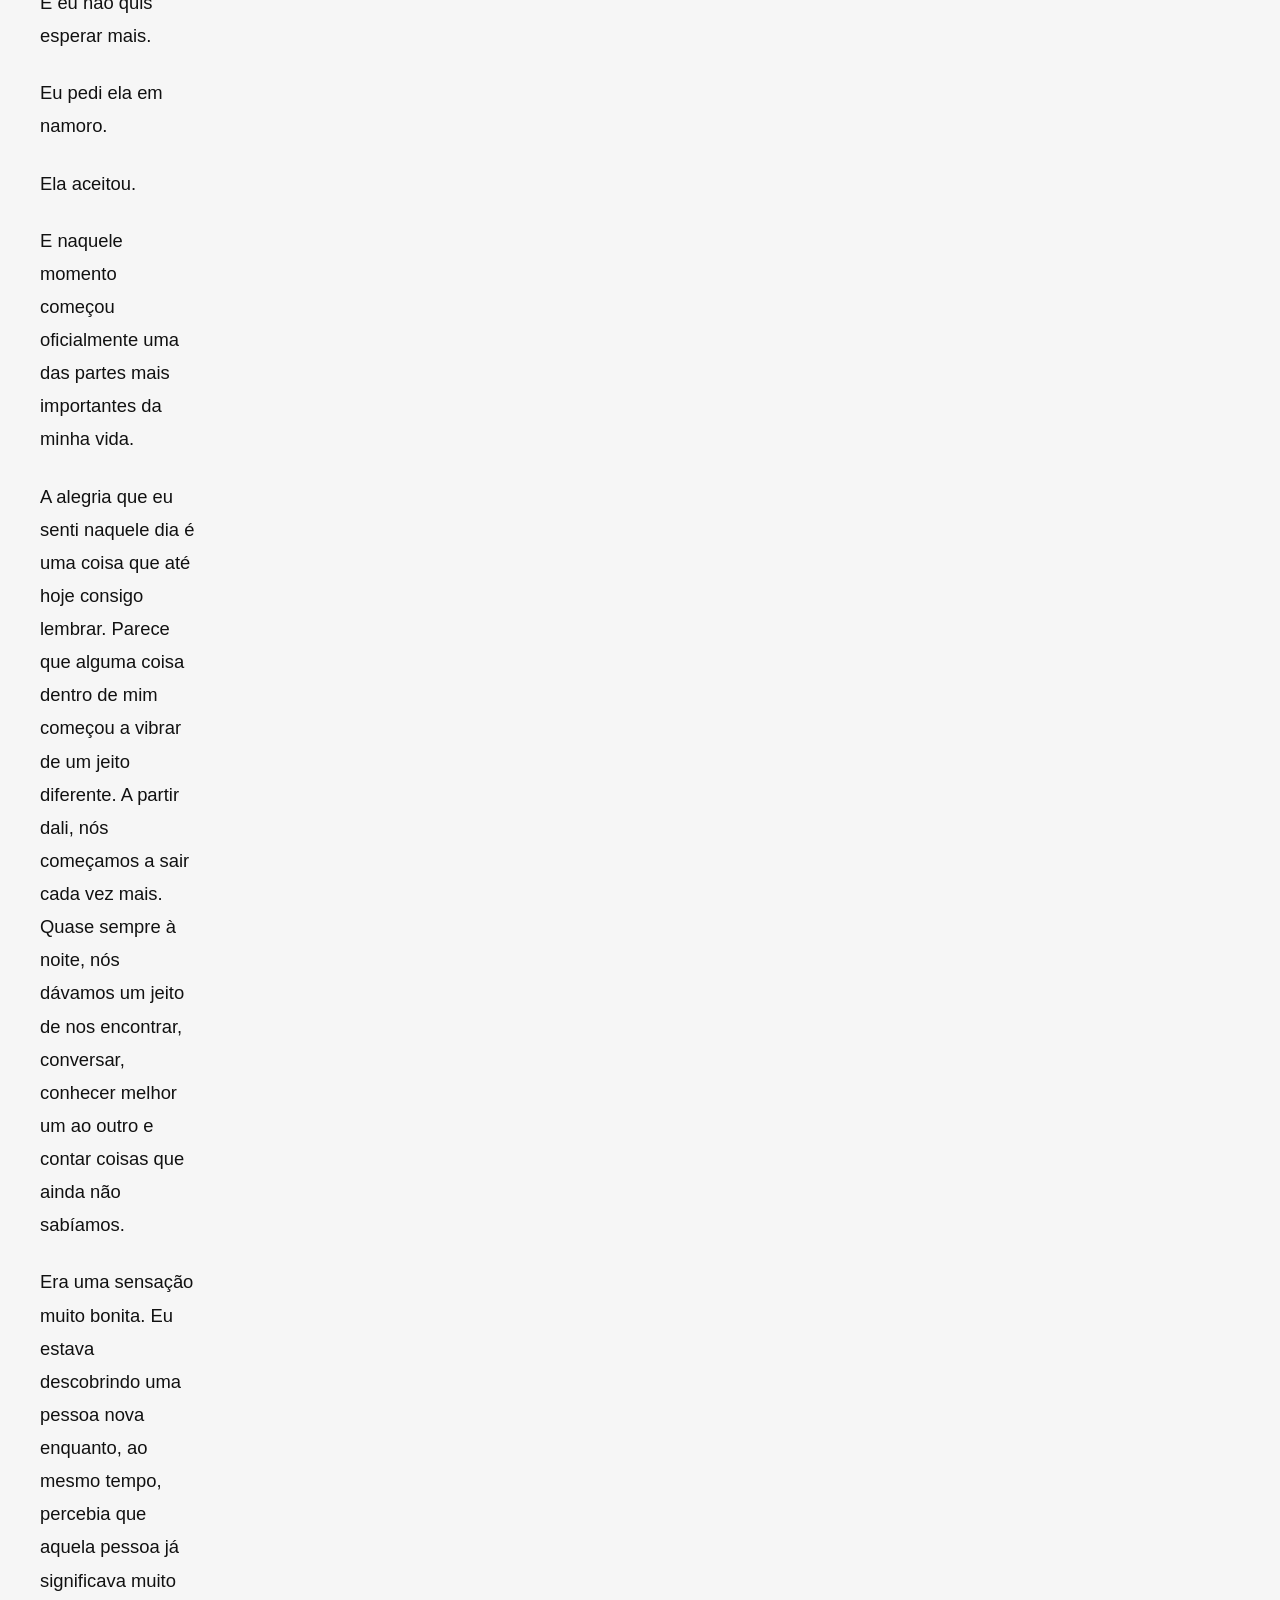
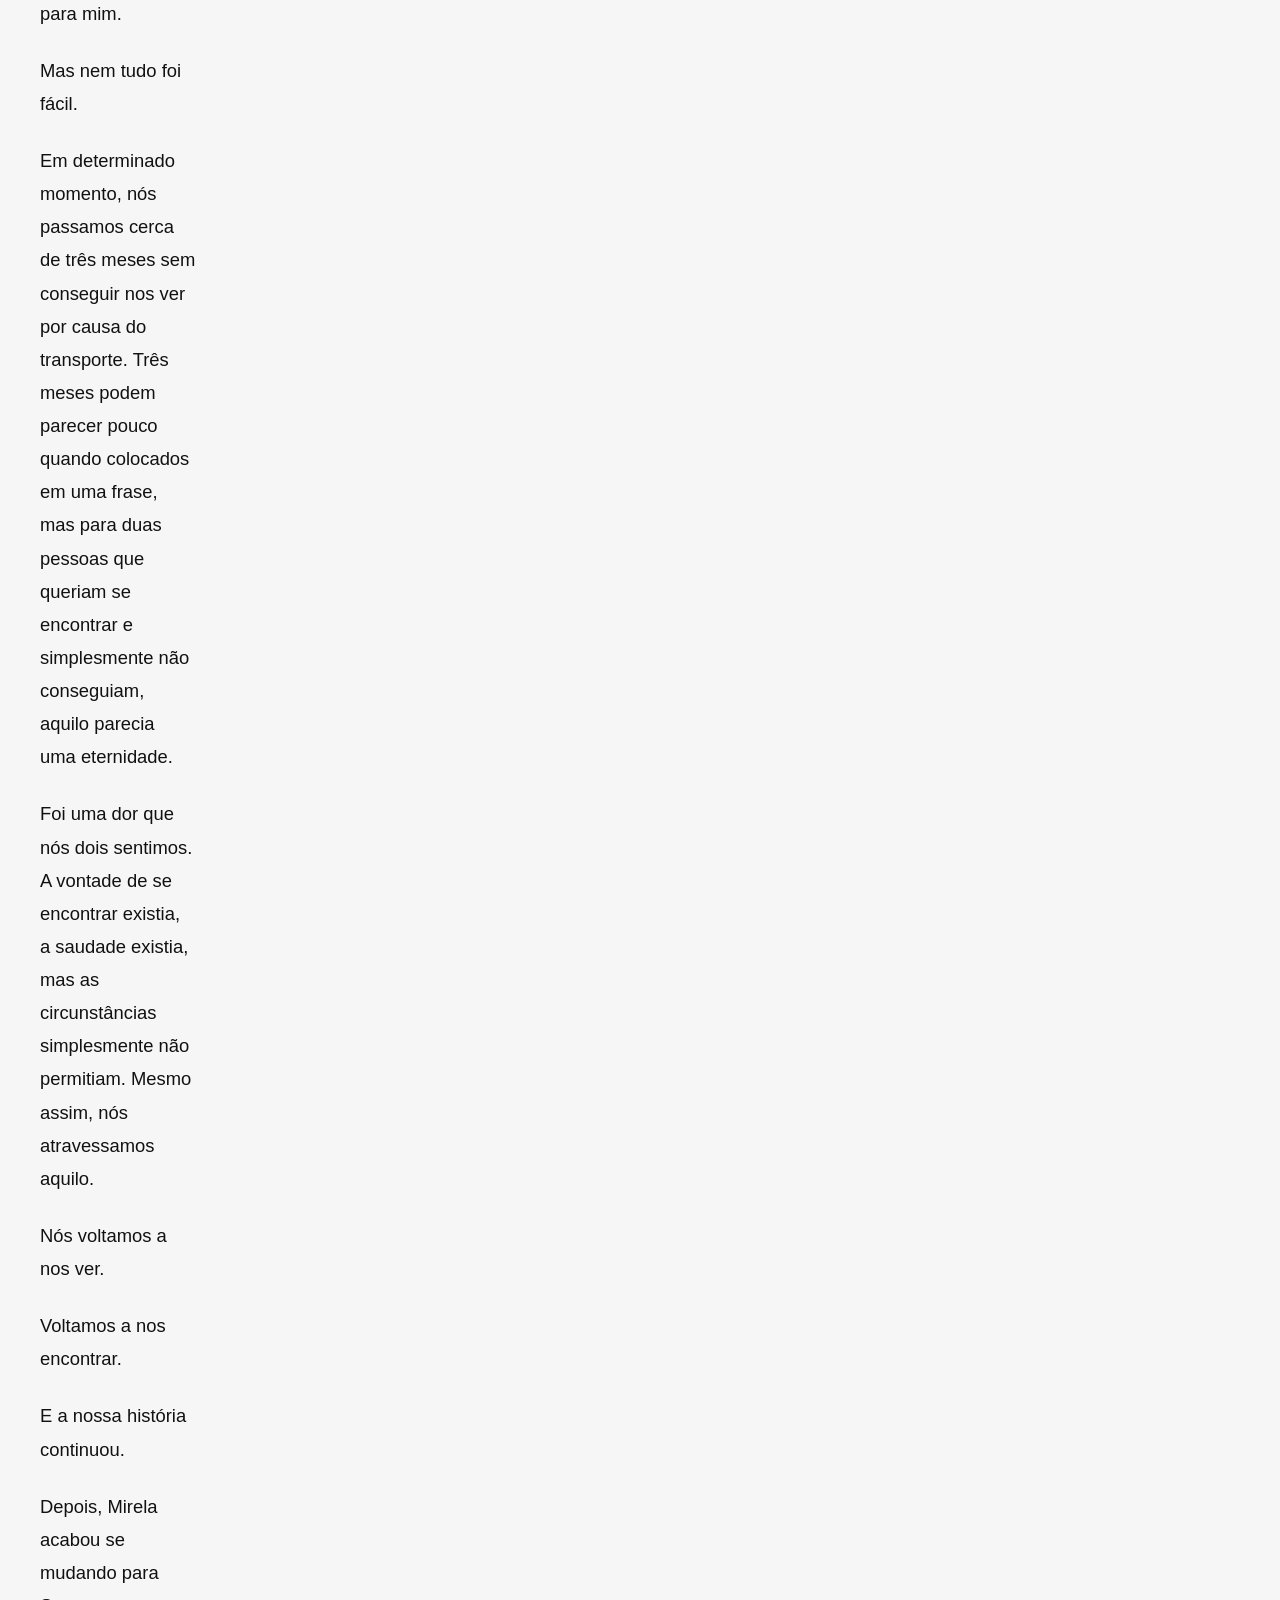
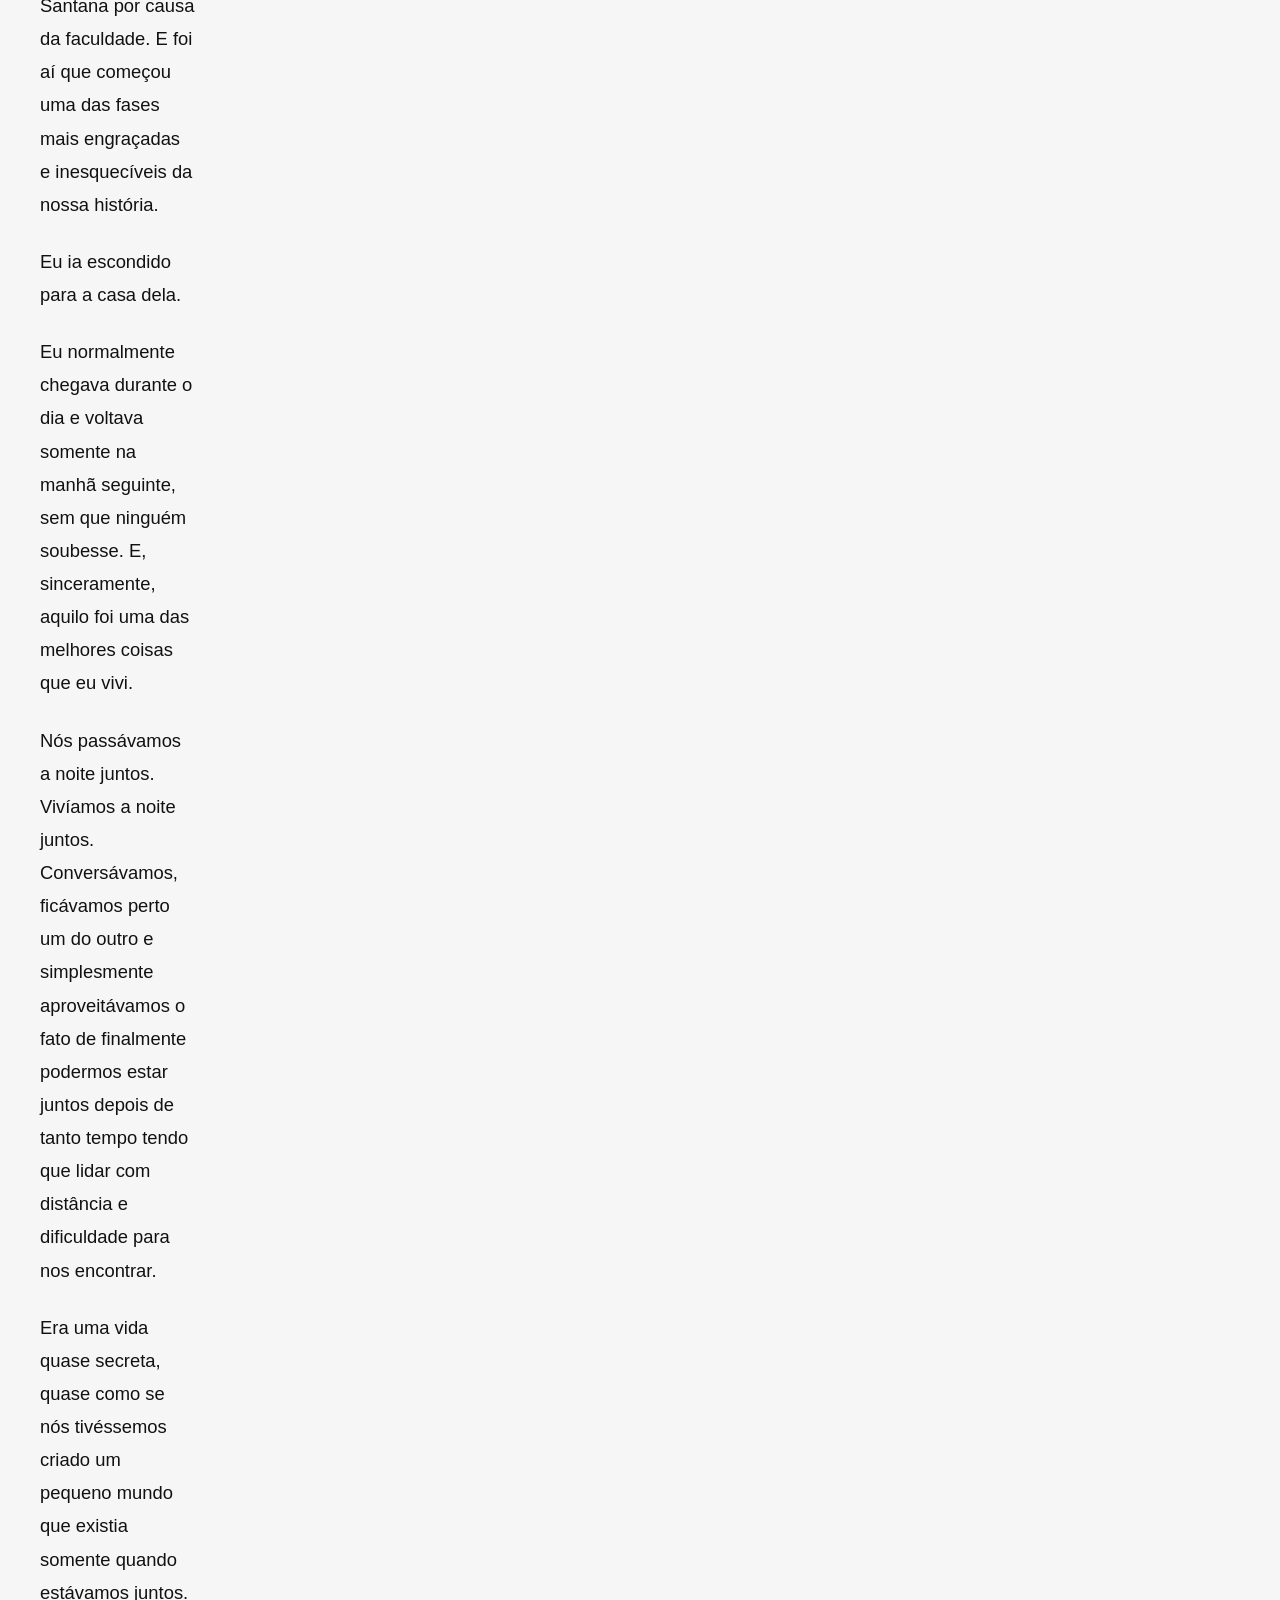
==== commit 89a249df: "Fix typo in travel location from 'Campos' to 'Acampis'" ====
--- a/index.html
+++ b/index.html
@@ -212,7 +212,7 @@
 
                     <p>No começo, a gente ainda estava naquela fase de simplesmente ficar. A gente começou a sair, chamar um ao outro para passear, ficar pelas ruas, sentar na praça, conversar, beijar, descobrir um ao outro e, principalmente, conhecer aquele sentimento novo de finalmente estar perto de alguém que fazia o coração bater diferente.</p>
 
-                    <p>Eu lembro que nós começamos a namorar no aniversário dela, no dia 10 de janeiro. Antes disso, Mirela tinha viajado para Campos, onde ficou por aproximadamente uma semana. Mesmo longe, nós conversávamos muito pelo celular. Ela me contava as coisas da viagem, falava comigo e, de alguma forma, mesmo estando distante, parecia que nós estávamos cada vez mais próximos.</p>
+                    <p>Eu lembro que nós começamos a namorar no aniversário dela, no dia 10 de janeiro. Antes disso, Mirela tinha viajado para Acampis, onde ficou por aproximadamente uma semana. Mesmo longe, nós conversávamos muito pelo celular. Ela me contava as coisas da viagem, falava comigo e, de alguma forma, mesmo estando distante, parecia que nós estávamos cada vez mais próximos.</p>
 
                     <p>Eu queria preparar alguma coisa especial para ela. Eu tinha dinheiro, mas acabou acontecendo aquela velha história de deixar as coisas para a última hora. O presente que eu queria comprar acabou atrasando. Eu tinha pensado em um buquê e em uma aliança, mas não consegui fazer tudo acontecer como imaginei.</p>
 
--- a/css/style.css
+++ b/css/style.css
@@ -0,0 +1,410 @@
+:root {
+    --bg-color: #f6f6f6;
+    --text-color: #111111;
+    --accent-color: #cc0000;
+    --font-title: 'Inter', sans-serif;
+    --font-display: 'Oswald', sans-serif;
+    --font-body: 'Inter', sans-serif;
+    --font-mono: 'Space Mono', monospace;
+    --spacing-base: 2rem;
+}
+
+* {
+    margin: 0;
+    padding: 0;
+    box-sizing: border-box;
+}
+
+.reveal {
+    opacity: 1;
+    transform: none;
+}
+
+body.js-enabled .reveal {
+    opacity: 0;
+    transform: translateY(40px);
+    transition: opacity 1s cubic-bezier(0.19, 1, 0.22, 1), transform 1s cubic-bezier(0.19, 1, 0.22, 1);
+}
+
+body.js-enabled .reveal.active {
+    opacity: 1;
+    transform: translateY(0);
+}
+
+body.js-enabled .reveal-delay-1 { transition-delay: 0.2s; }
+body.js-enabled .reveal-delay-2 { transition-delay: 0.4s; }
+
+body {
+    background-color: var(--bg-color);
+    color: var(--text-color);
+    font-family: var(--font-body);
+    line-height: 1.6;
+    overflow-x: hidden;
+    -webkit-font-smoothing: antialiased;
+}
+
+img {
+    max-width: 100%;
+    height: auto;
+    display: block;
+    filter: grayscale(100%);
+    transition: filter 0.5s ease;
+}
+
+main {
+    width: 100%;
+}
+
+section {
+    width: 100%;
+    min-height: 100vh;
+    padding: calc(var(--spacing-base) * 2) var(--spacing-base);
+    display: flex;
+    flex-direction: column;
+    position: relative;
+}
+
+.container {
+    width: 100%;
+    max-width: 1200px;
+    margin: 0 auto;
+    position: relative;
+}
+
+h1, h2, h3 {
+    font-family: var(--font-display);
+    text-transform: uppercase;
+    line-height: 1.1;
+}
+
+.title-huge {
+    font-size: clamp(4rem, 15vw, 12rem);
+    font-weight: 400;
+    letter-spacing: -0.02em;
+}
+
+.title-large {
+    font-size: clamp(3rem, 10vw, 8rem);
+    font-weight: 300;
+}
+
+.text-mono {
+    font-family: var(--font-mono);
+    font-size: 0.75rem;
+    text-transform: uppercase;
+    letter-spacing: 0.1em;
+    color: #555;
+}
+
+.text-body {
+    font-size: clamp(1rem, 1.5vw, 1.15rem);
+    max-width: 650px;
+    font-weight: 300;
+    line-height: 1.8;
+}
+
+.text-body p {
+    margin-bottom: 1.5rem;
+}
+
+.accent {
+    color: var(--accent-color);
+}
+
+.highlight-phrase {
+    font-size: 1.5em;
+    line-height: 1.4;
+    font-weight: 400;
+    margin: 2.5rem 0;
+    padding-left: 1.5rem;
+    border-left: 2px solid var(--accent-color);
+    color: #333;
+}
+
+.top-nav {
+    width: 100%;
+    max-width: 1200px;
+    margin: 0 auto;
+    display: flex;
+    justify-content: space-between;
+    align-items: center;
+    padding: 1.5rem var(--spacing-base);
+    border-bottom: 1px solid #ccc;
+    font-family: var(--font-body);
+    font-weight: 500;
+    font-size: 0.85rem;
+    text-transform: uppercase;
+    letter-spacing: 0.05em;
+}
+
+.menu-icon {
+    display: flex;
+    flex-direction: column;
+    gap: 6px;
+    cursor: pointer;
+}
+
+.menu-icon span {
+    display: block;
+    width: 35px;
+    height: 1px;
+    background-color: var(--text-color);
+}
+
+/* --- CAPÍTULO 00 (Hero) --- */
+#capitulo-00 {
+    min-height: auto;
+    padding-top: 3rem;
+    padding-bottom: 2rem;
+}
+
+.hero-top {
+    display: flex;
+    flex-direction: column;
+    gap: 2rem;
+    margin-bottom: 3rem;
+}
+
+.hero-title {
+    font-family: var(--font-title);
+    font-size: clamp(3rem, 7vw, 6rem);
+    font-weight: 200;
+    line-height: 1.1;
+    letter-spacing: -0.03em;
+    text-transform: uppercase;
+    flex: 1;
+}
+
+.circled-word {
+    position: relative;
+    display: inline-block;
+    padding: 0 0.1em;
+    z-index: 1;
+}
+
+.circled-word svg {
+    position: absolute;
+    top: 50%;
+    left: 50%;
+    transform: translate(-50%, -50%);
+    width: 130%;
+    height: 140%;
+    pointer-events: none;
+    z-index: -1;
+}
+
+.hero-text {
+    font-family: var(--font-body);
+    font-size: 1rem;
+    line-height: 1.6;
+    font-weight: 300;
+    color: #333;
+    flex: 0 0 35%;
+    font-style: italic;
+    border-left: 1px solid #ccc;
+    padding-left: 1.5rem;
+}
+
+.hero-image {
+    width: 100%;
+    margin-bottom: 2rem;
+}
+
+.hero-image img {
+    width: 100%;
+    height: 40vh;
+    object-fit: cover;
+    object-position: center 25%;
+}
+
+.hero-bottom {
+    display: flex;
+    flex-direction: column;
+    gap: 2rem;
+    margin-bottom: 4rem;
+}
+
+.hero-info-group {
+    display: flex;
+    flex-direction: column;
+    gap: 1.5rem;
+}
+
+.info-block {
+    display: flex;
+    flex-direction: column;
+    font-family: var(--font-mono);
+    font-size: 0.85rem;
+    line-height: 1.3;
+    font-weight: 500;
+    text-transform: uppercase;
+}
+
+.info-block span {
+    font-weight: 400;
+    color: #777;
+    margin-bottom: 0.2rem;
+    text-transform: none;
+}
+
+.chapter-header {
+    display: flex;
+    align-items: flex-start;
+    margin-bottom: 4rem;
+}
+
+.chapter-num {
+    writing-mode: vertical-rl;
+    transform: rotate(180deg);
+    margin-right: 1rem;
+    font-family: var(--font-mono);
+    font-size: 0.8rem;
+}
+
+.editorial-layout {
+    display: grid;
+    grid-template-columns: 1fr;
+    gap: 3rem;
+    margin-top: 2rem;
+}
+
+.image-wrapper {
+    position: relative;
+    overflow: hidden;
+    background: #e0e0e0;
+}
+
+.image-caption {
+    margin-top: 0.5rem;
+    text-align: right;
+    border-top: 1px solid #ccc;
+    padding-top: 0.5rem;
+    margin-bottom: 2rem;
+}
+
+.text-block {
+    margin-bottom: 4rem;
+}
+
+.dialogue-box {
+    max-width: 500px;
+    margin: 3rem auto;
+    border-left: 1px solid var(--accent-color);
+    padding-left: 1.5rem;
+}
+
+.dialogue-line {
+    margin-bottom: 1.5rem;
+}
+
+.speaker {
+    display: block;
+    font-family: var(--font-mono);
+    font-size: 0.75rem;
+    margin-bottom: 0.2rem;
+    font-weight: 700;
+}
+
+.dark-section {
+    background-color: #111;
+    color: #f6f6f6;
+    padding: 0;
+}
+
+.dark-section .text-mono {
+    color: #aaa;
+}
+
+.bg-image-container {
+    position: relative;
+    width: 100%;
+    height: 100vh;
+    overflow: hidden;
+    display: flex;
+    align-items: center;
+    justify-content: center;
+}
+
+.bg-image-container img {
+    position: absolute;
+    top: 0;
+    left: 0;
+    width: 100%;
+    height: 100%;
+    object-fit: cover;
+    opacity: 0.4;
+}
+
+.jonas-hero-content {
+    position: relative;
+    z-index: 2;
+    padding: var(--spacing-base);
+    height: 100%;
+    width: 100%;
+    max-width: 1200px;
+    display: flex;
+    flex-direction: column;
+    justify-content: space-between;
+}
+
+.jonas-text-content {
+    padding: calc(var(--spacing-base) * 3) var(--spacing-base);
+}
+
+#capitulo-final {
+    justify-content: center;
+    align-items: center;
+    text-align: center;
+    background-color: var(--text-color);
+    color: var(--bg-color);
+    min-height: 80vh;
+}
+
+.final-phrase {
+    font-family: var(--font-body);
+    font-size: clamp(1rem, 2vw, 1.2rem);
+    margin-top: 3rem;
+    font-weight: 300;
+    line-height: 1.8;
+    max-width: 600px;
+    margin-left: auto;
+    margin-right: auto;
+}
+
+.signature {
+    font-family: var(--font-mono);
+    margin-top: 4rem;
+    font-size: 0.85rem;
+    color: #888;
+}
+
+@media (min-width: 768px) {
+    .hero-top {
+        flex-direction: row;
+        justify-content: space-between;
+        align-items: center;
+    }
+    
+    .hero-bottom {
+        flex-direction: row;
+        justify-content: space-between;
+        align-items: flex-end;
+    }
+
+    .hero-info-group {
+        flex-direction: row;
+        gap: 5rem;
+    }
+
+    .editorial-layout {
+        grid-template-columns: repeat(12, 1fr);
+        gap: 4rem;
+        align-items: start;
+    }
+
+    .editorial-layout.left-text .text-content { grid-column: 1 / 7; }
+    .editorial-layout.left-text .image-content { grid-column: 8 / 13; }
+
+    .editorial-layout.right-text .image-content { grid-column: 1 / 6; }
+    .editorial-layout.right-text .text-content { grid-column: 7 / 13; }
+  }
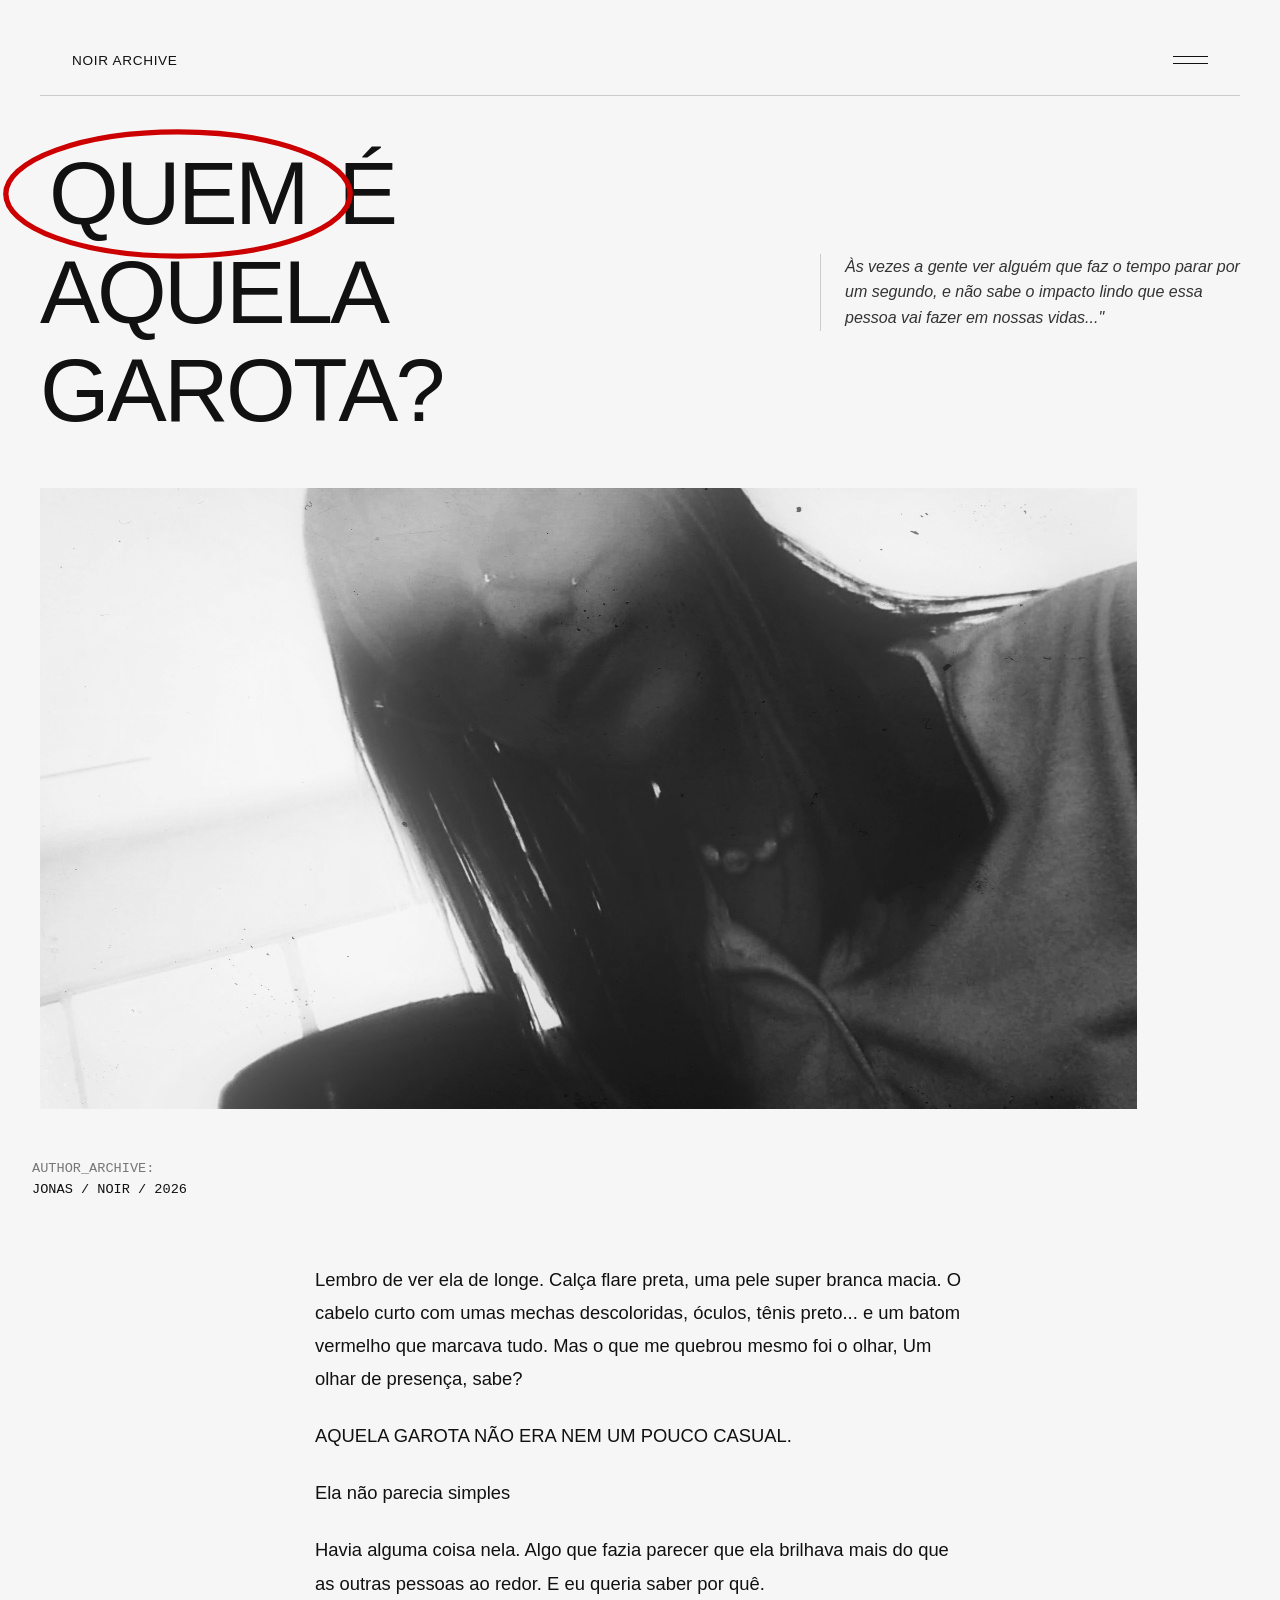
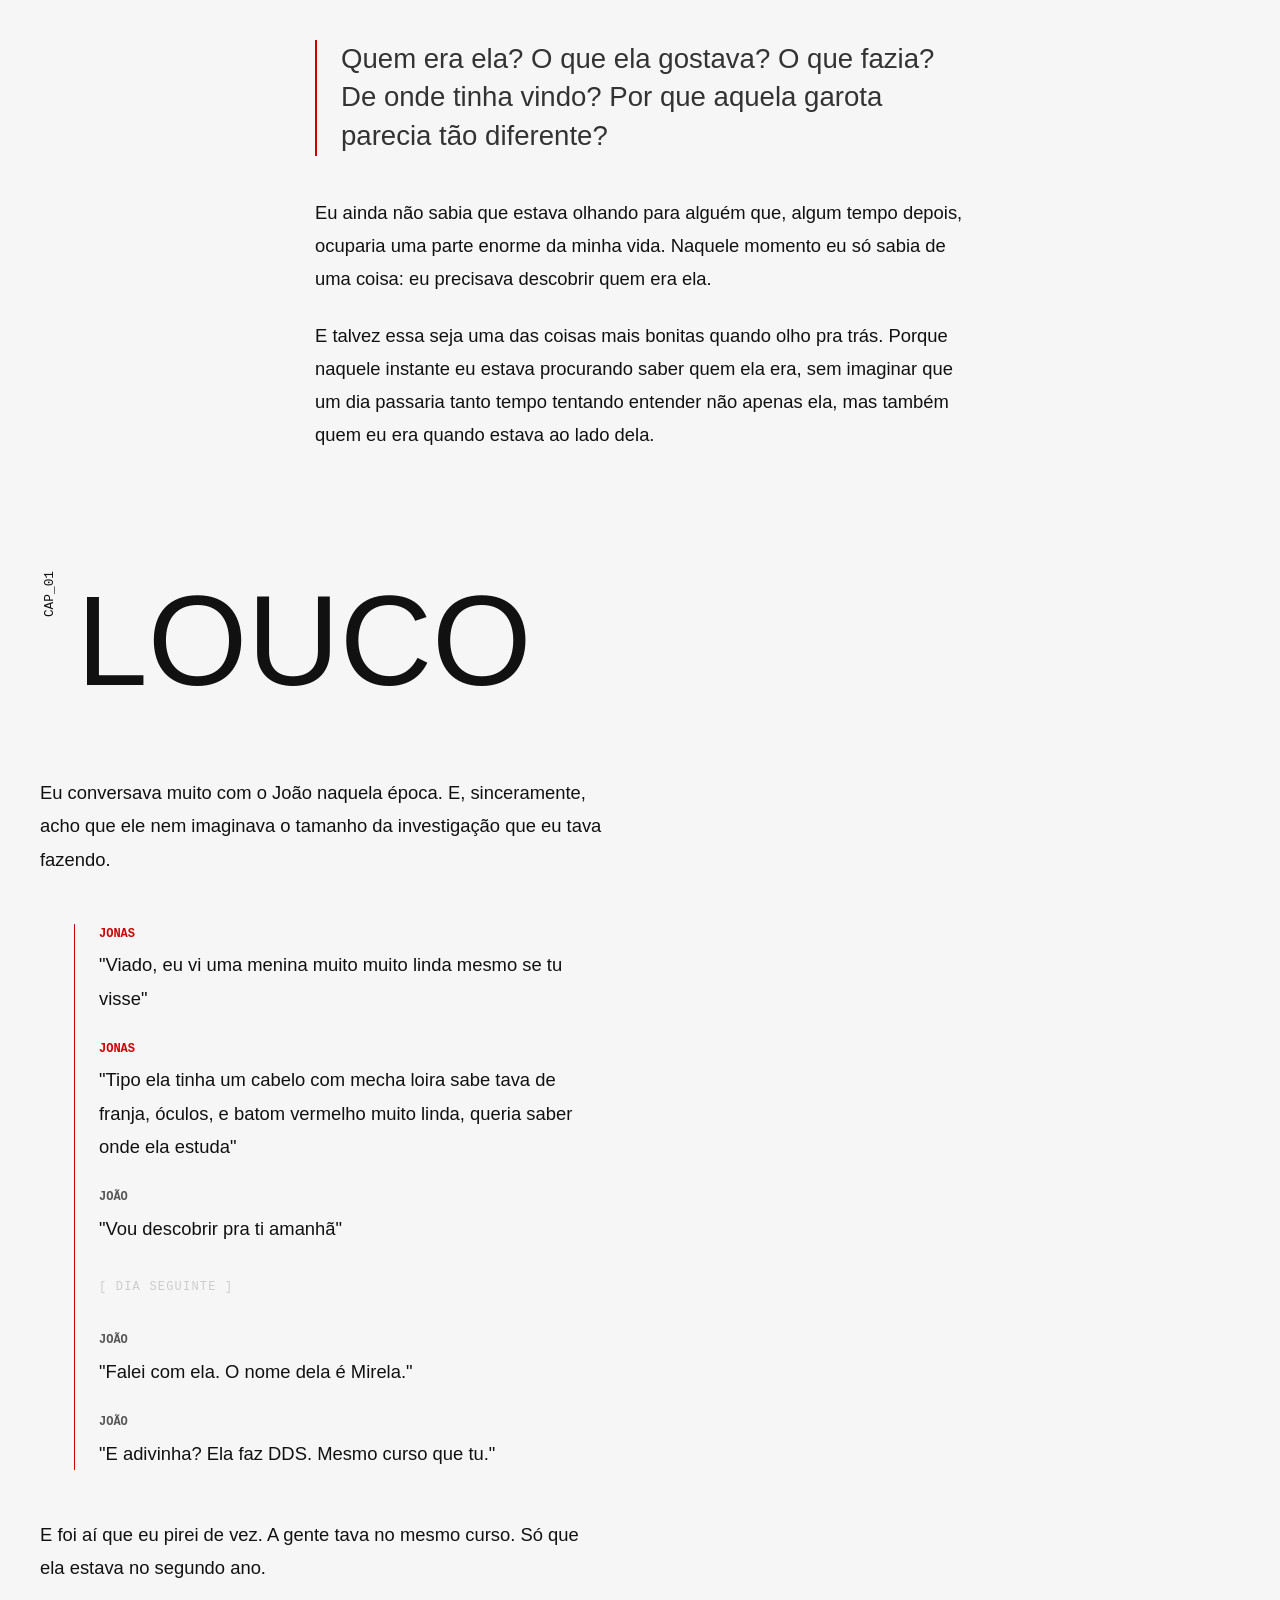
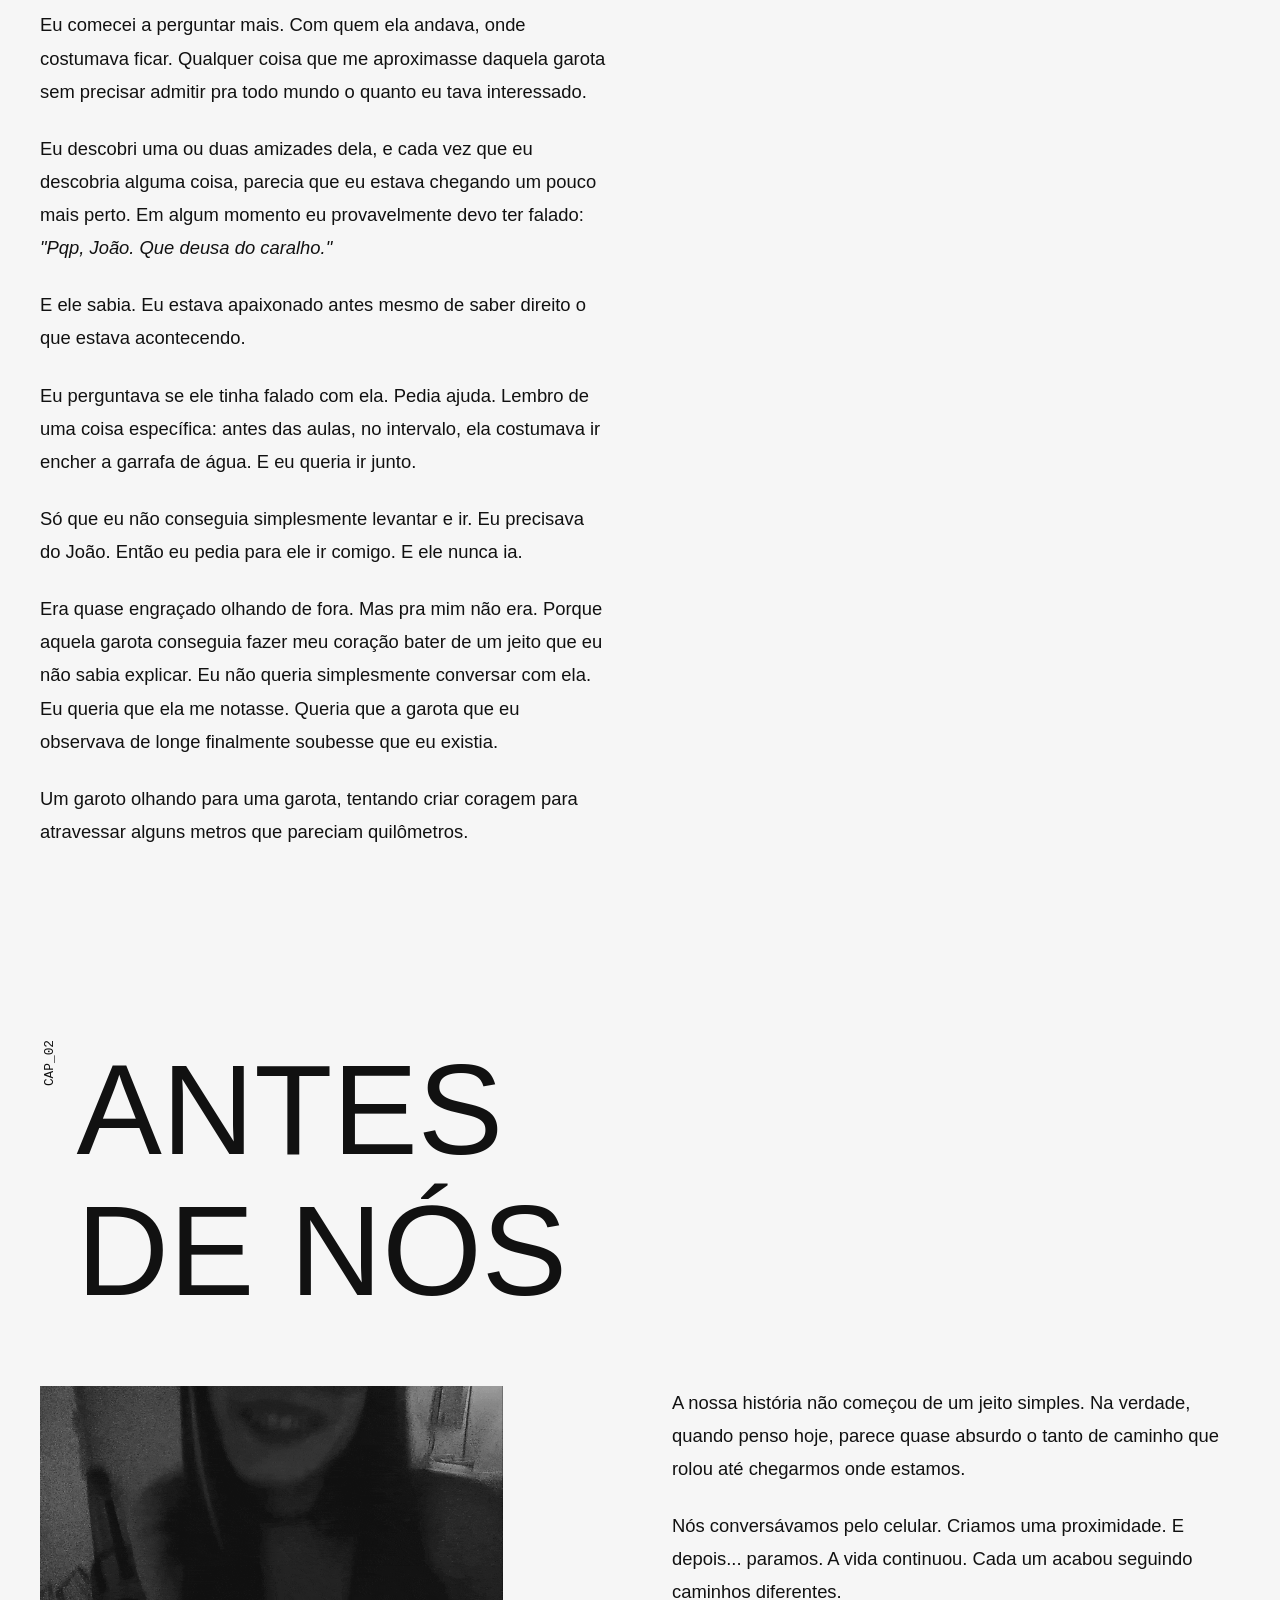
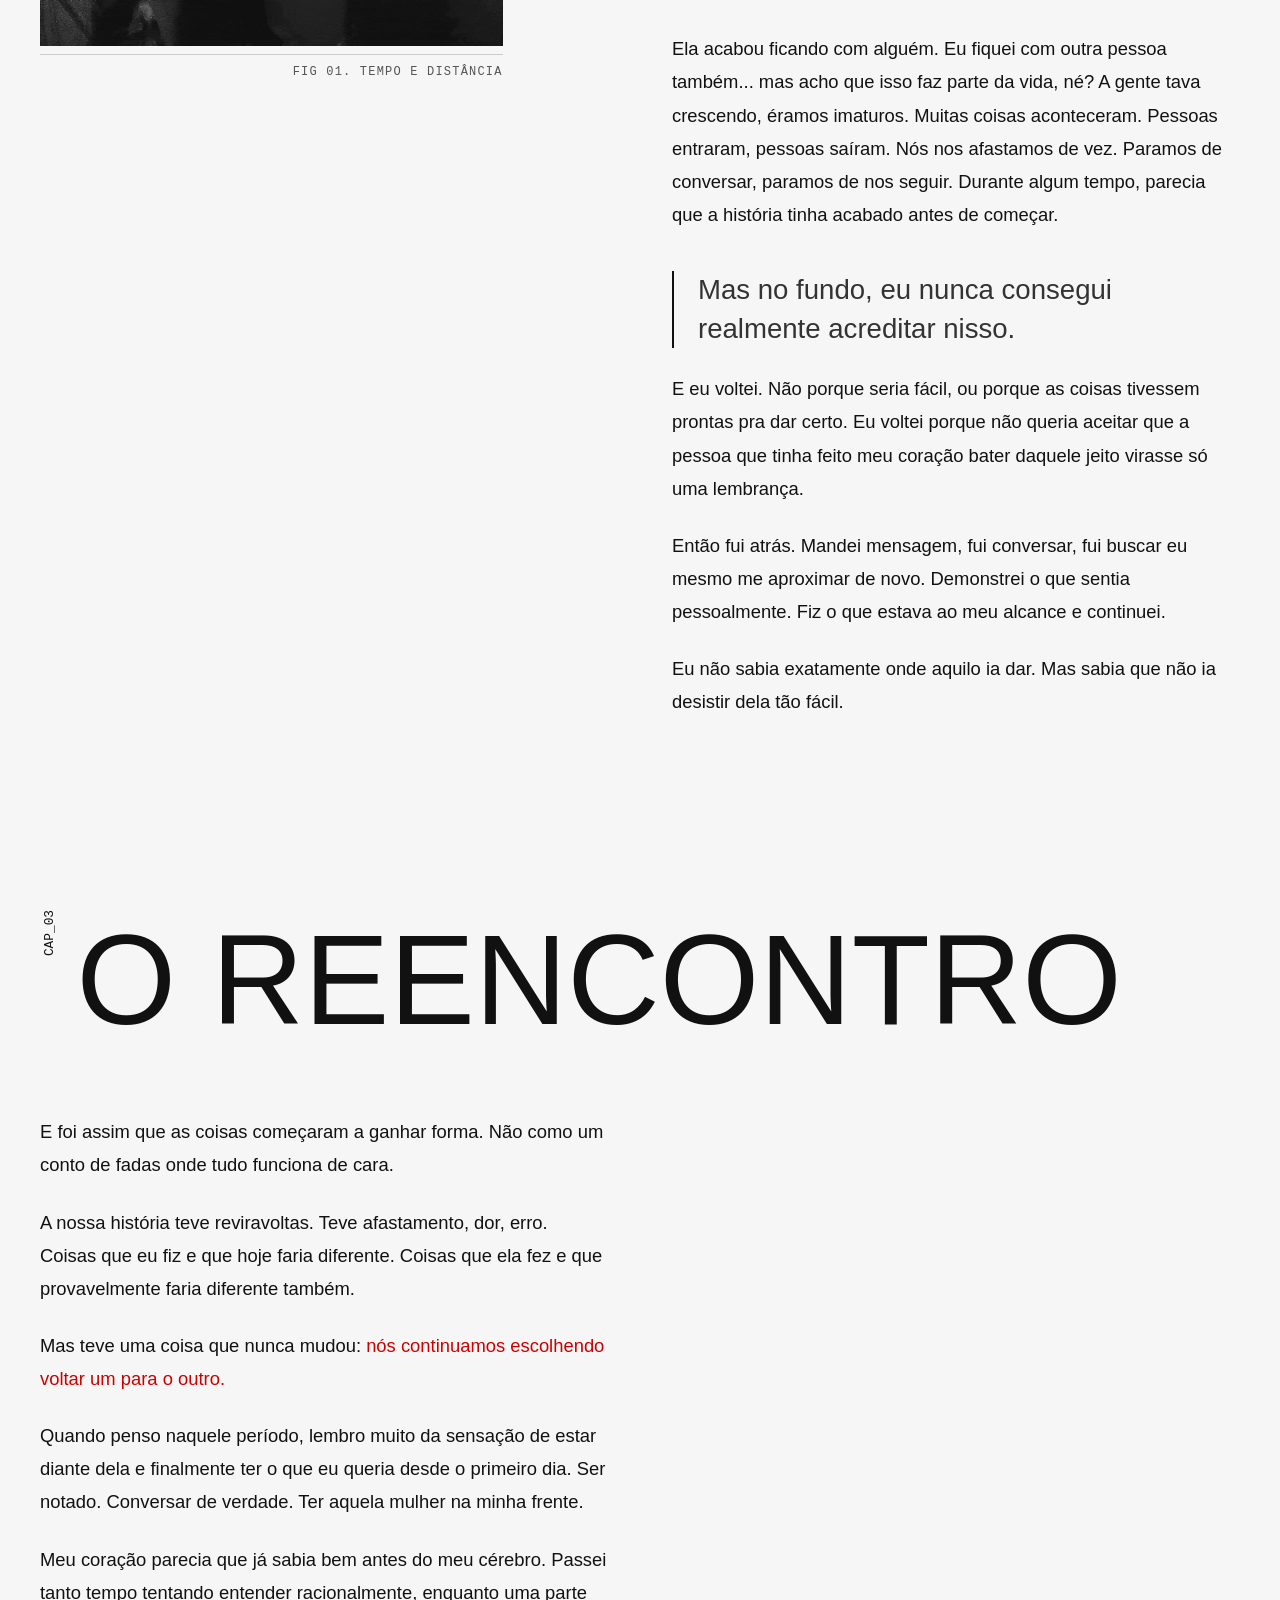
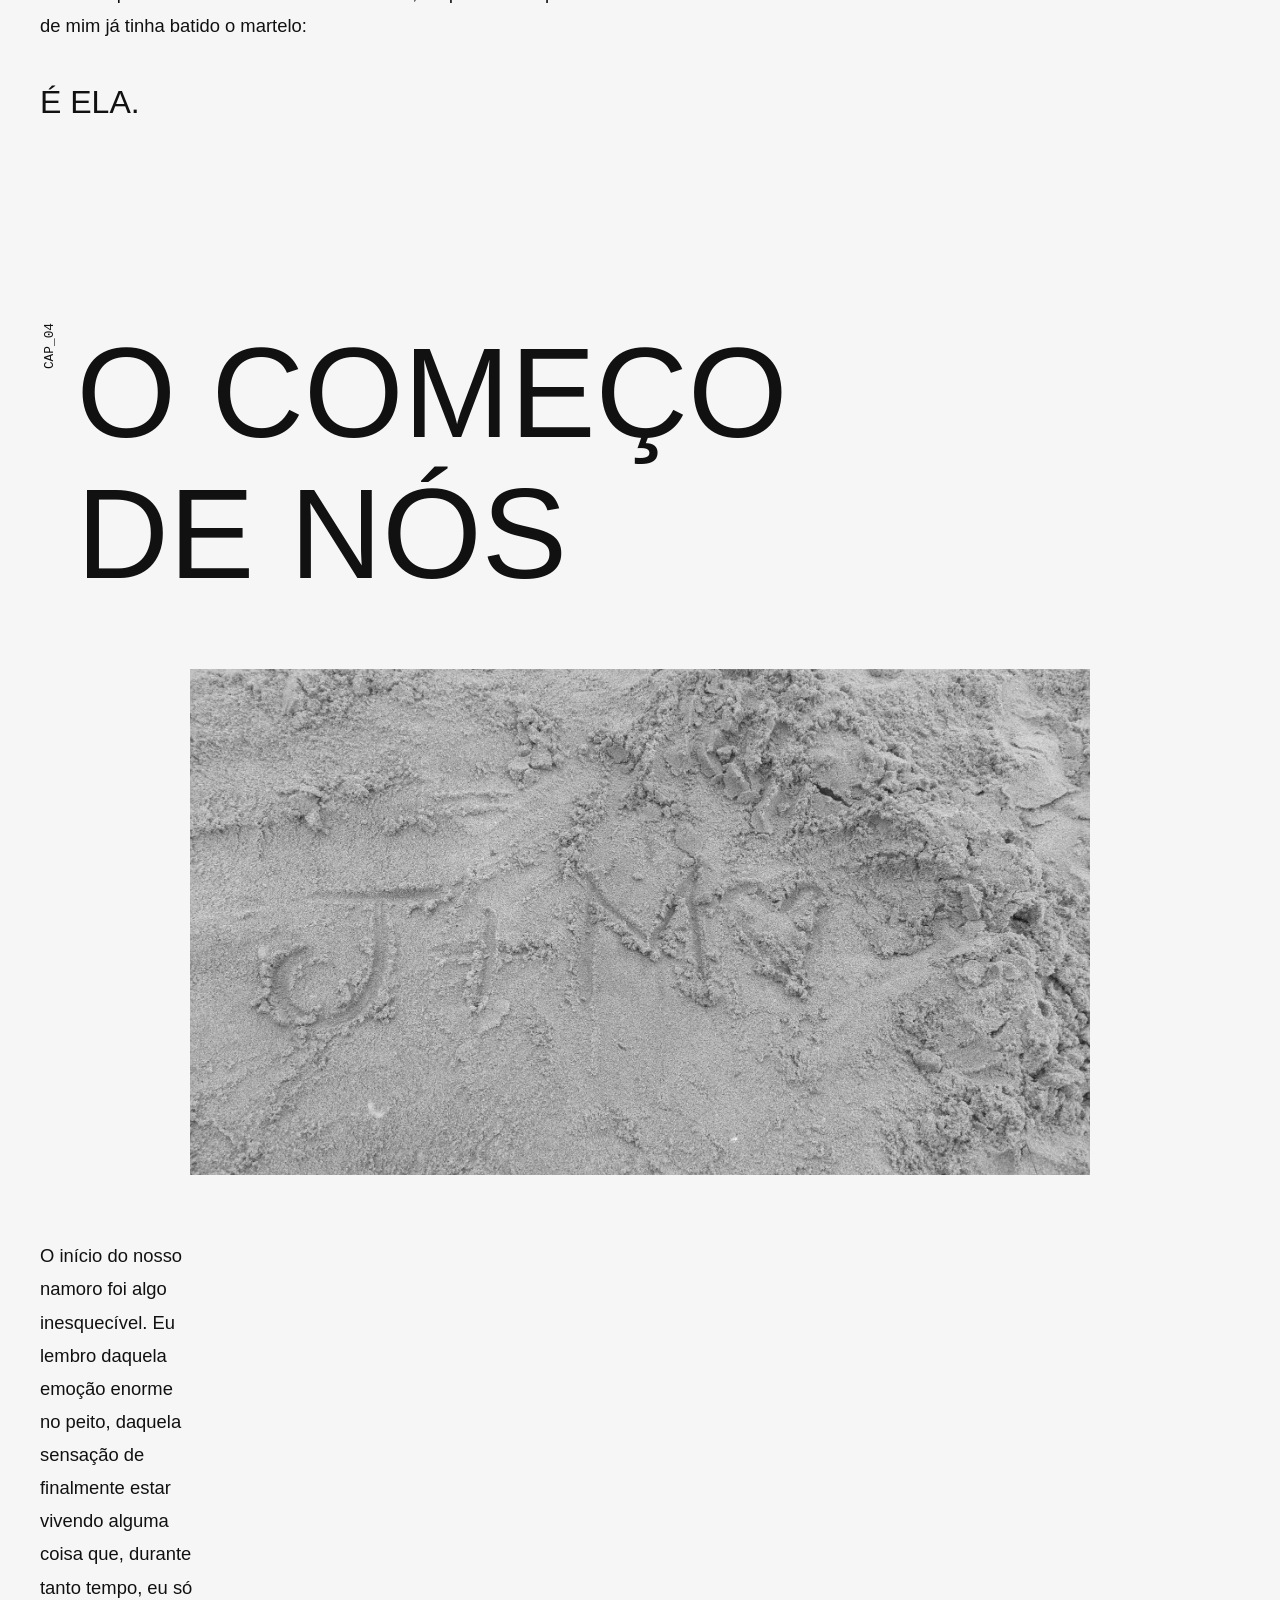
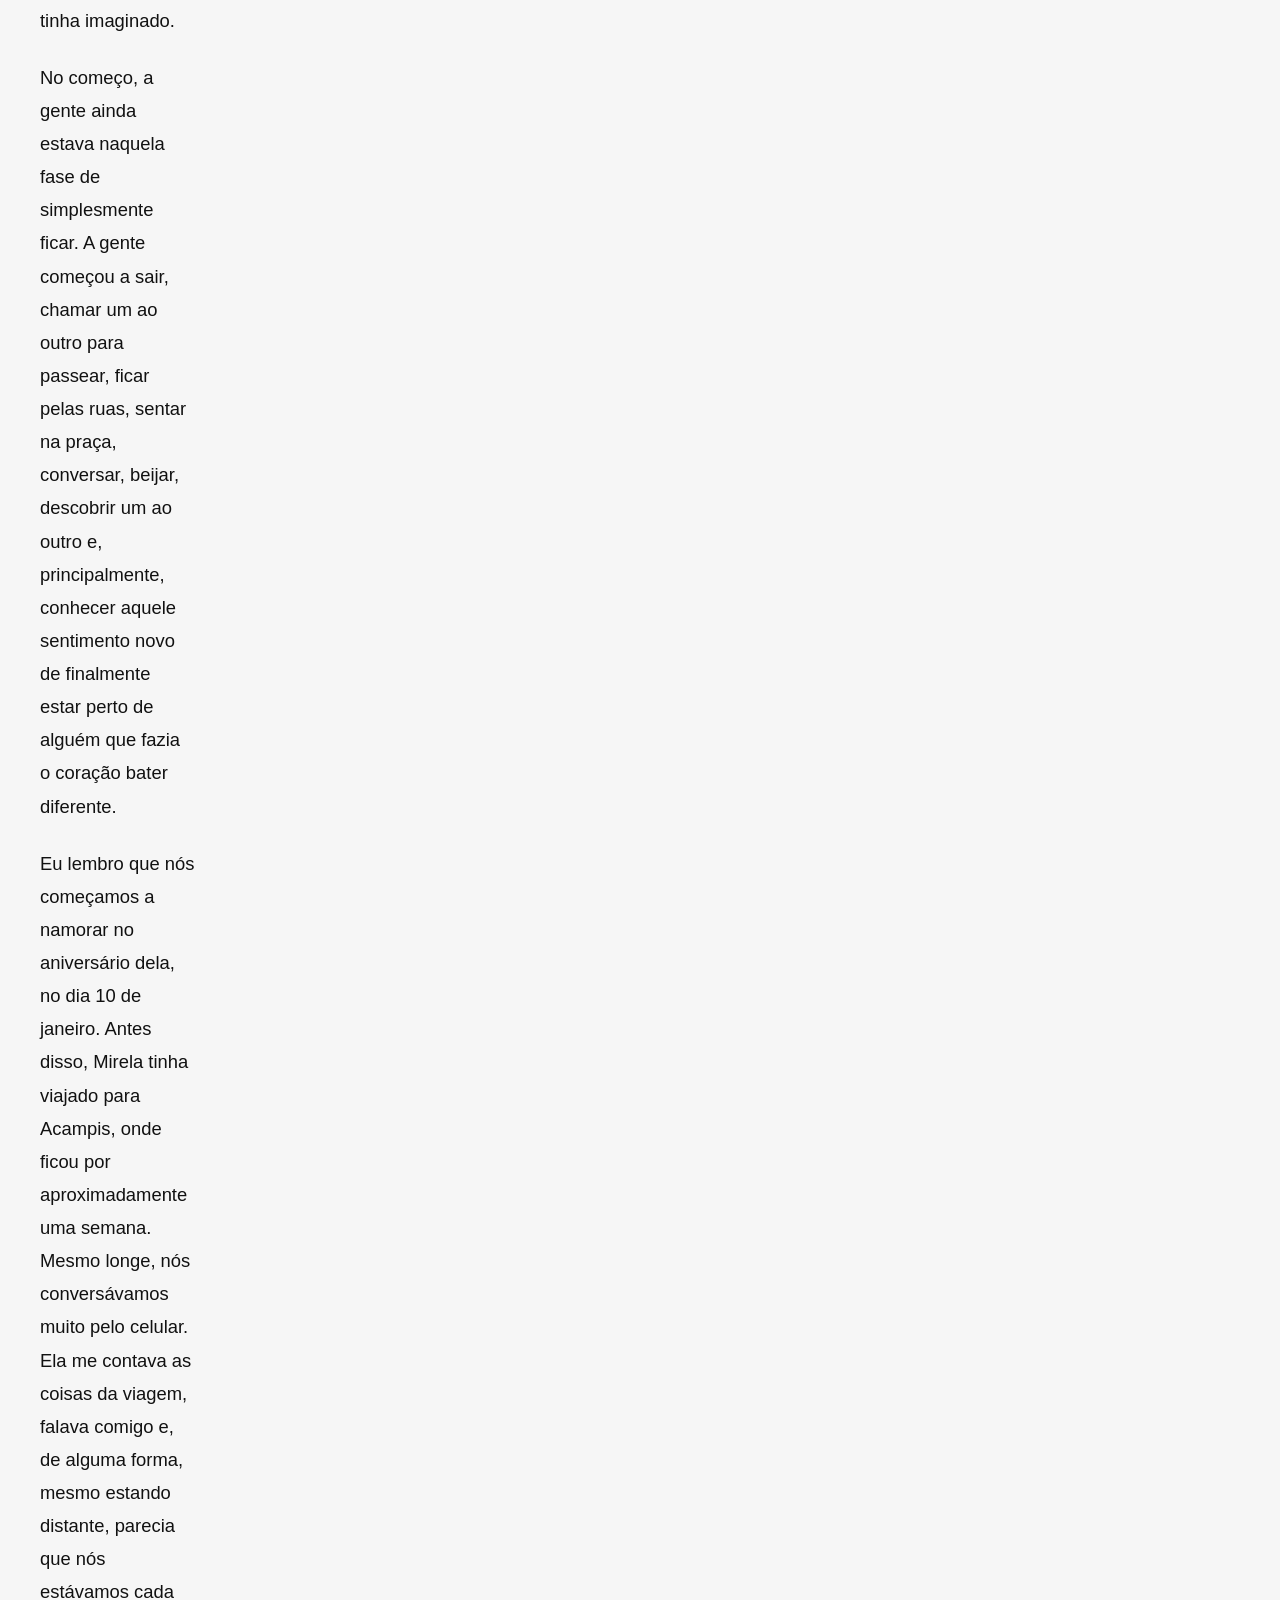
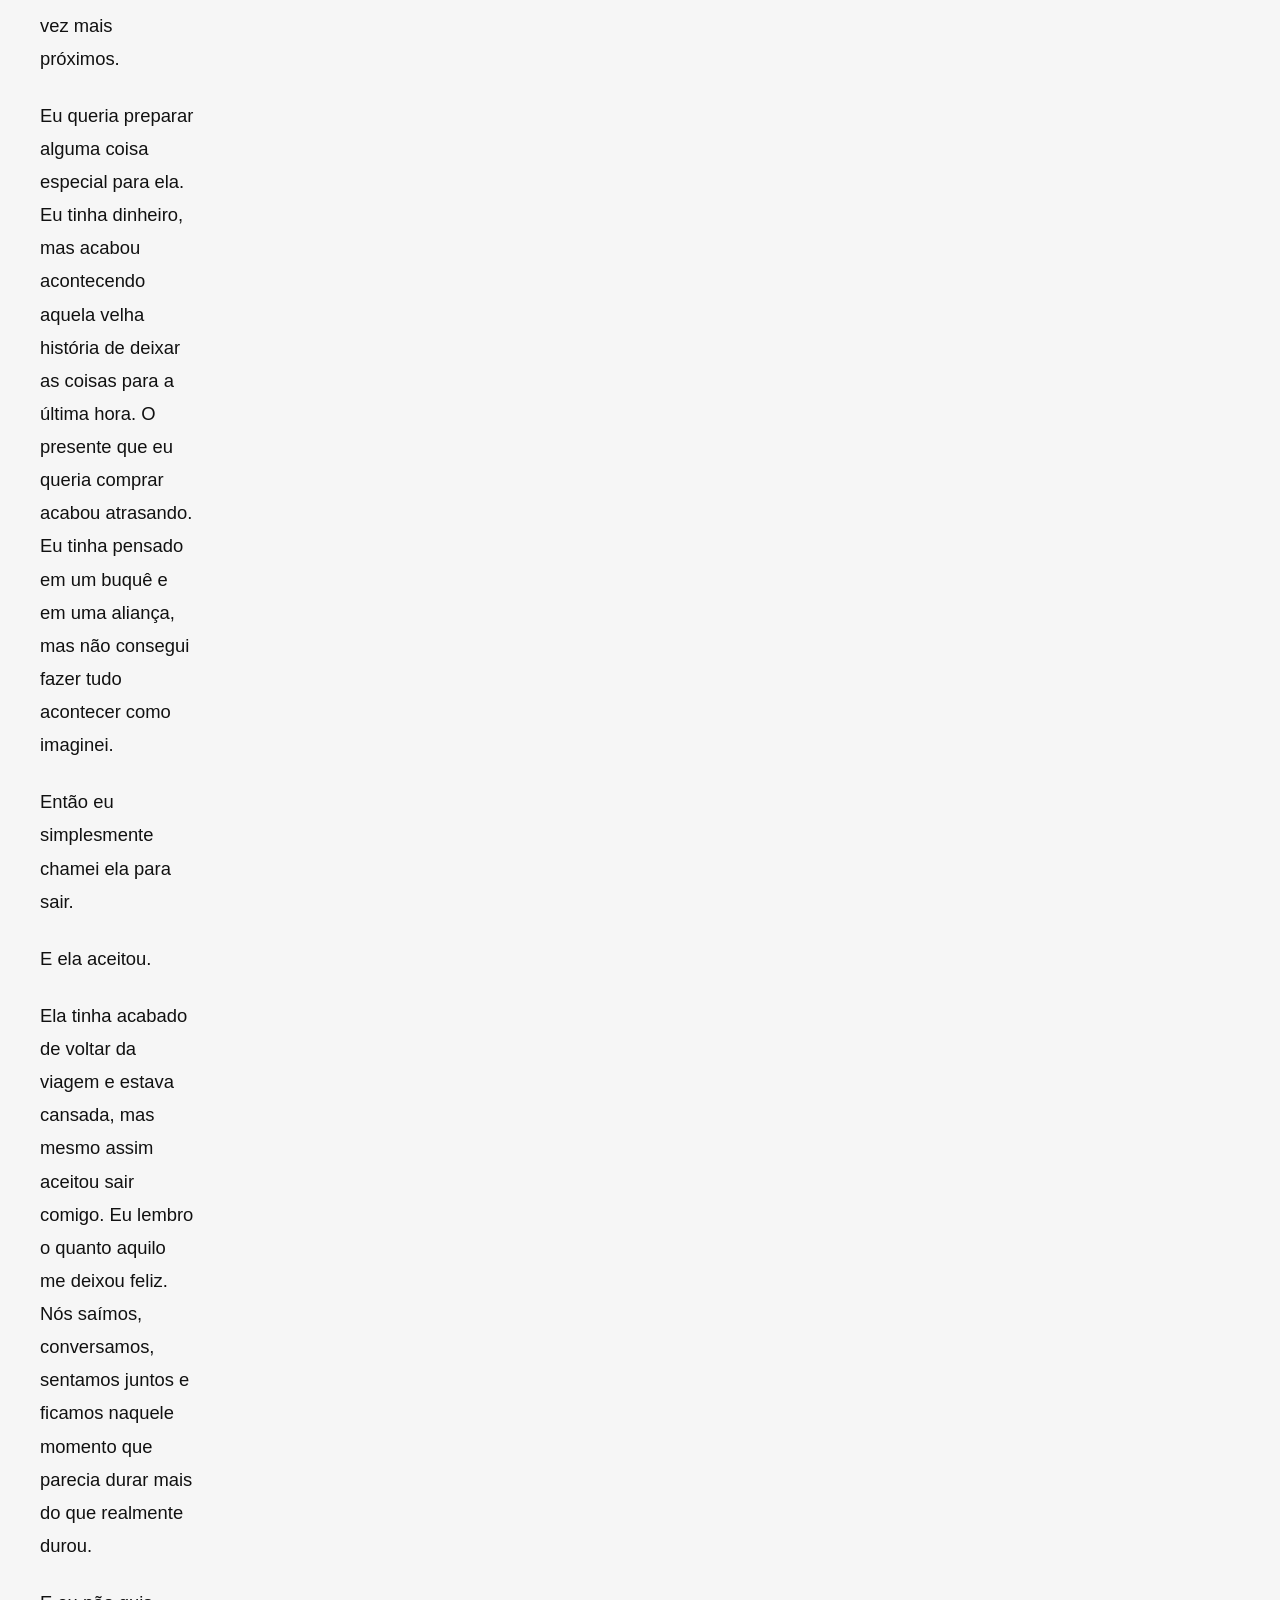
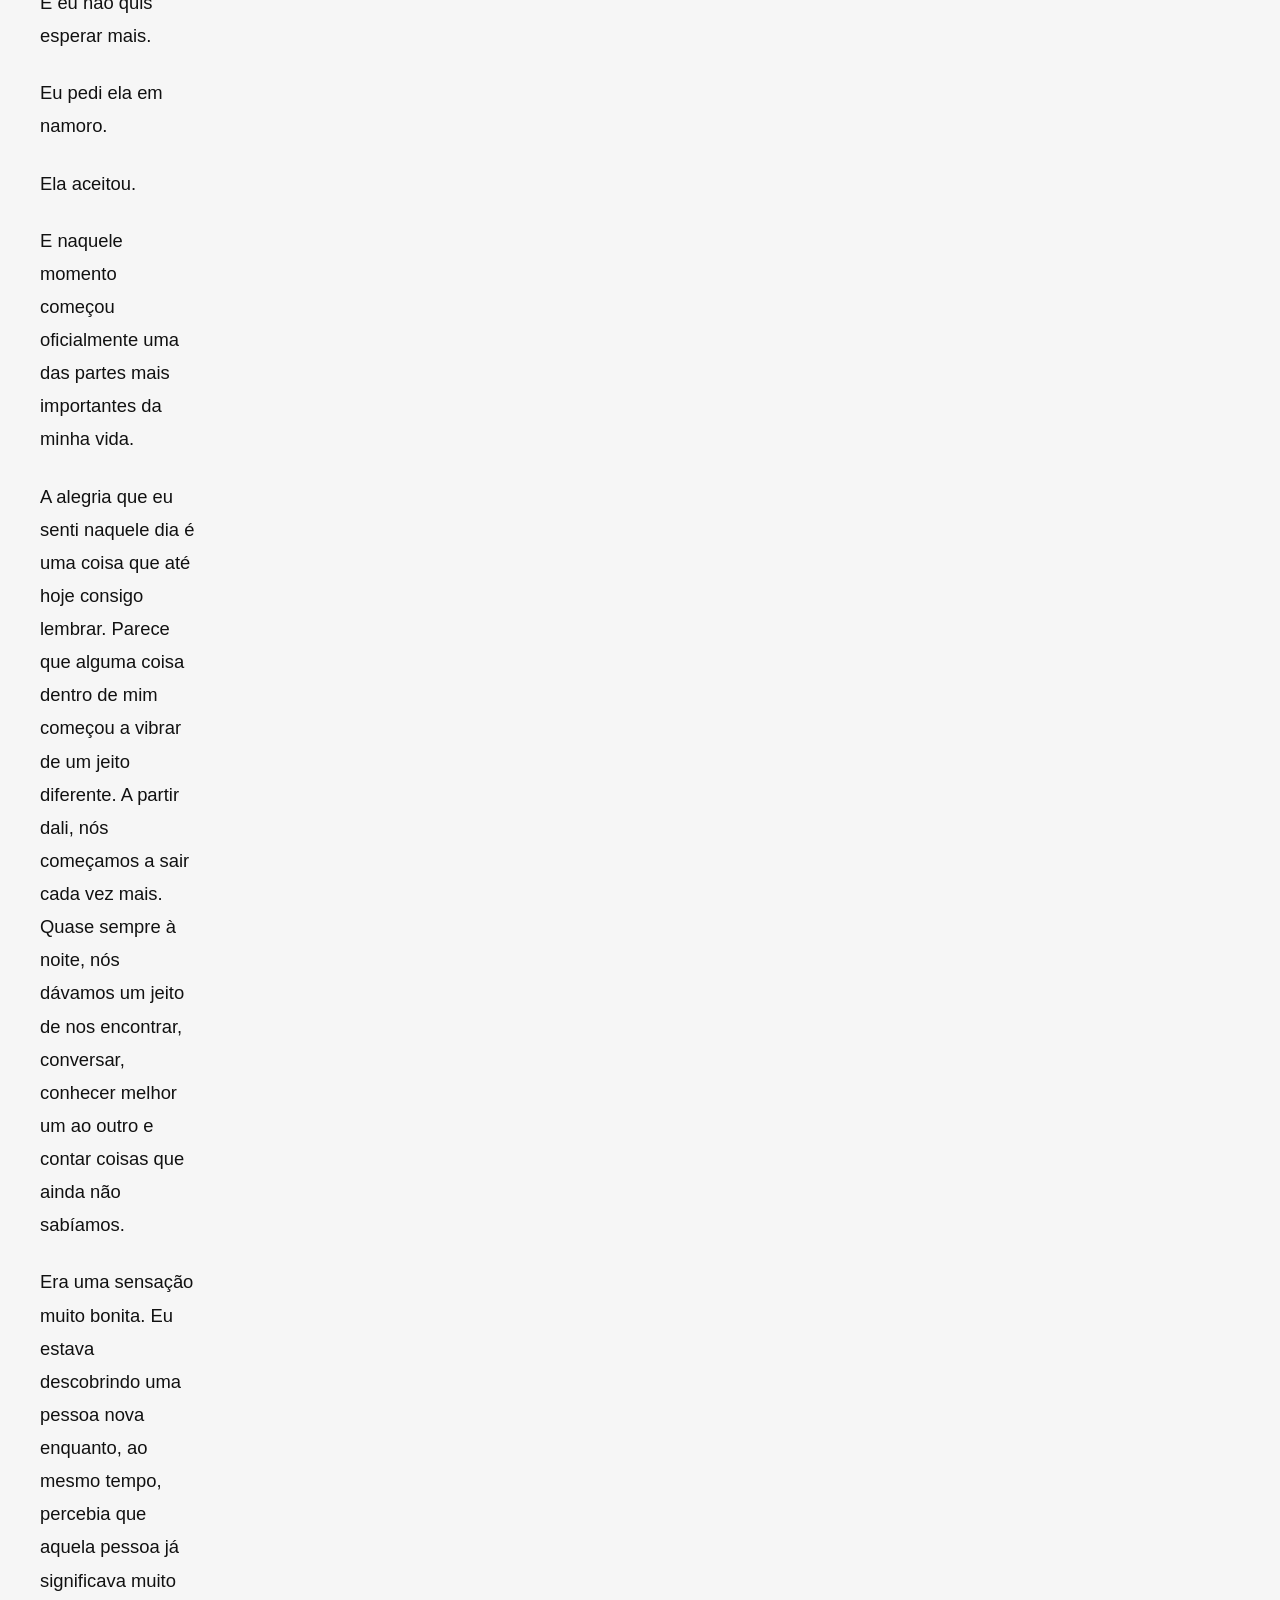
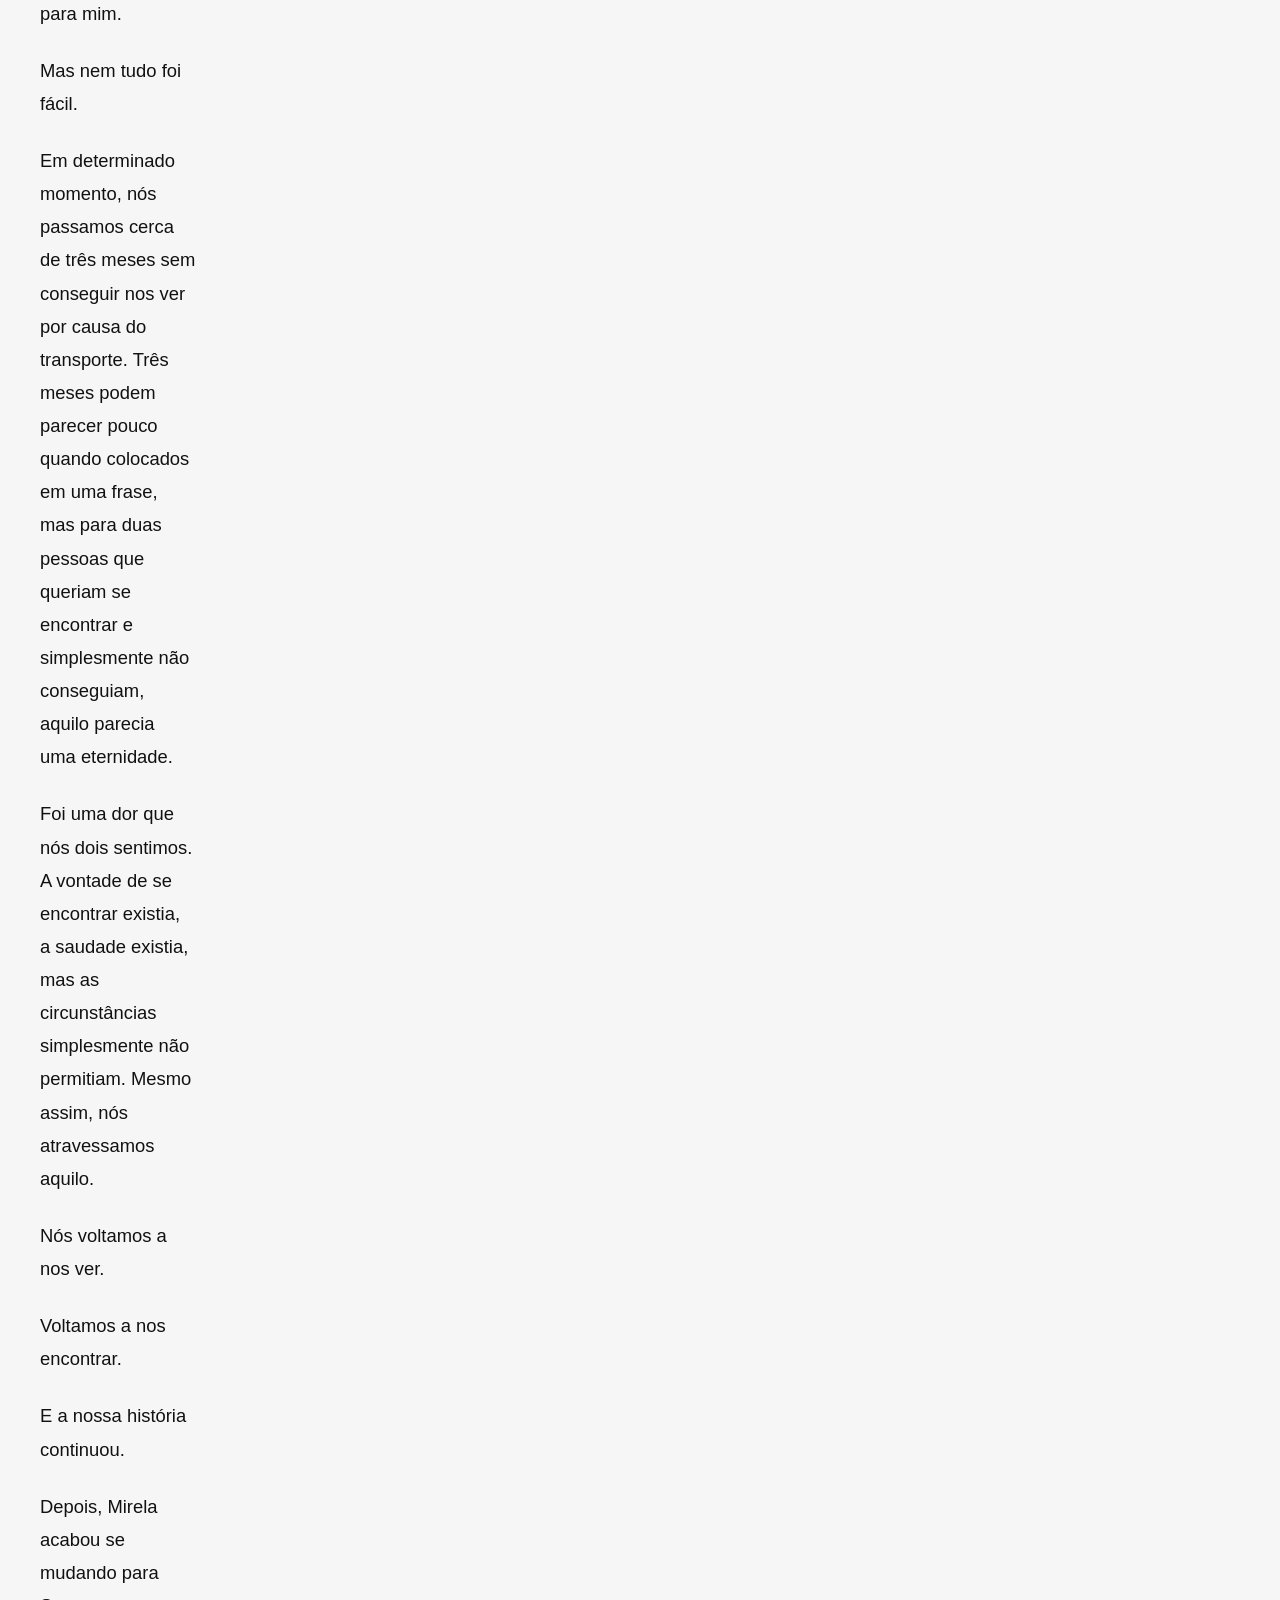
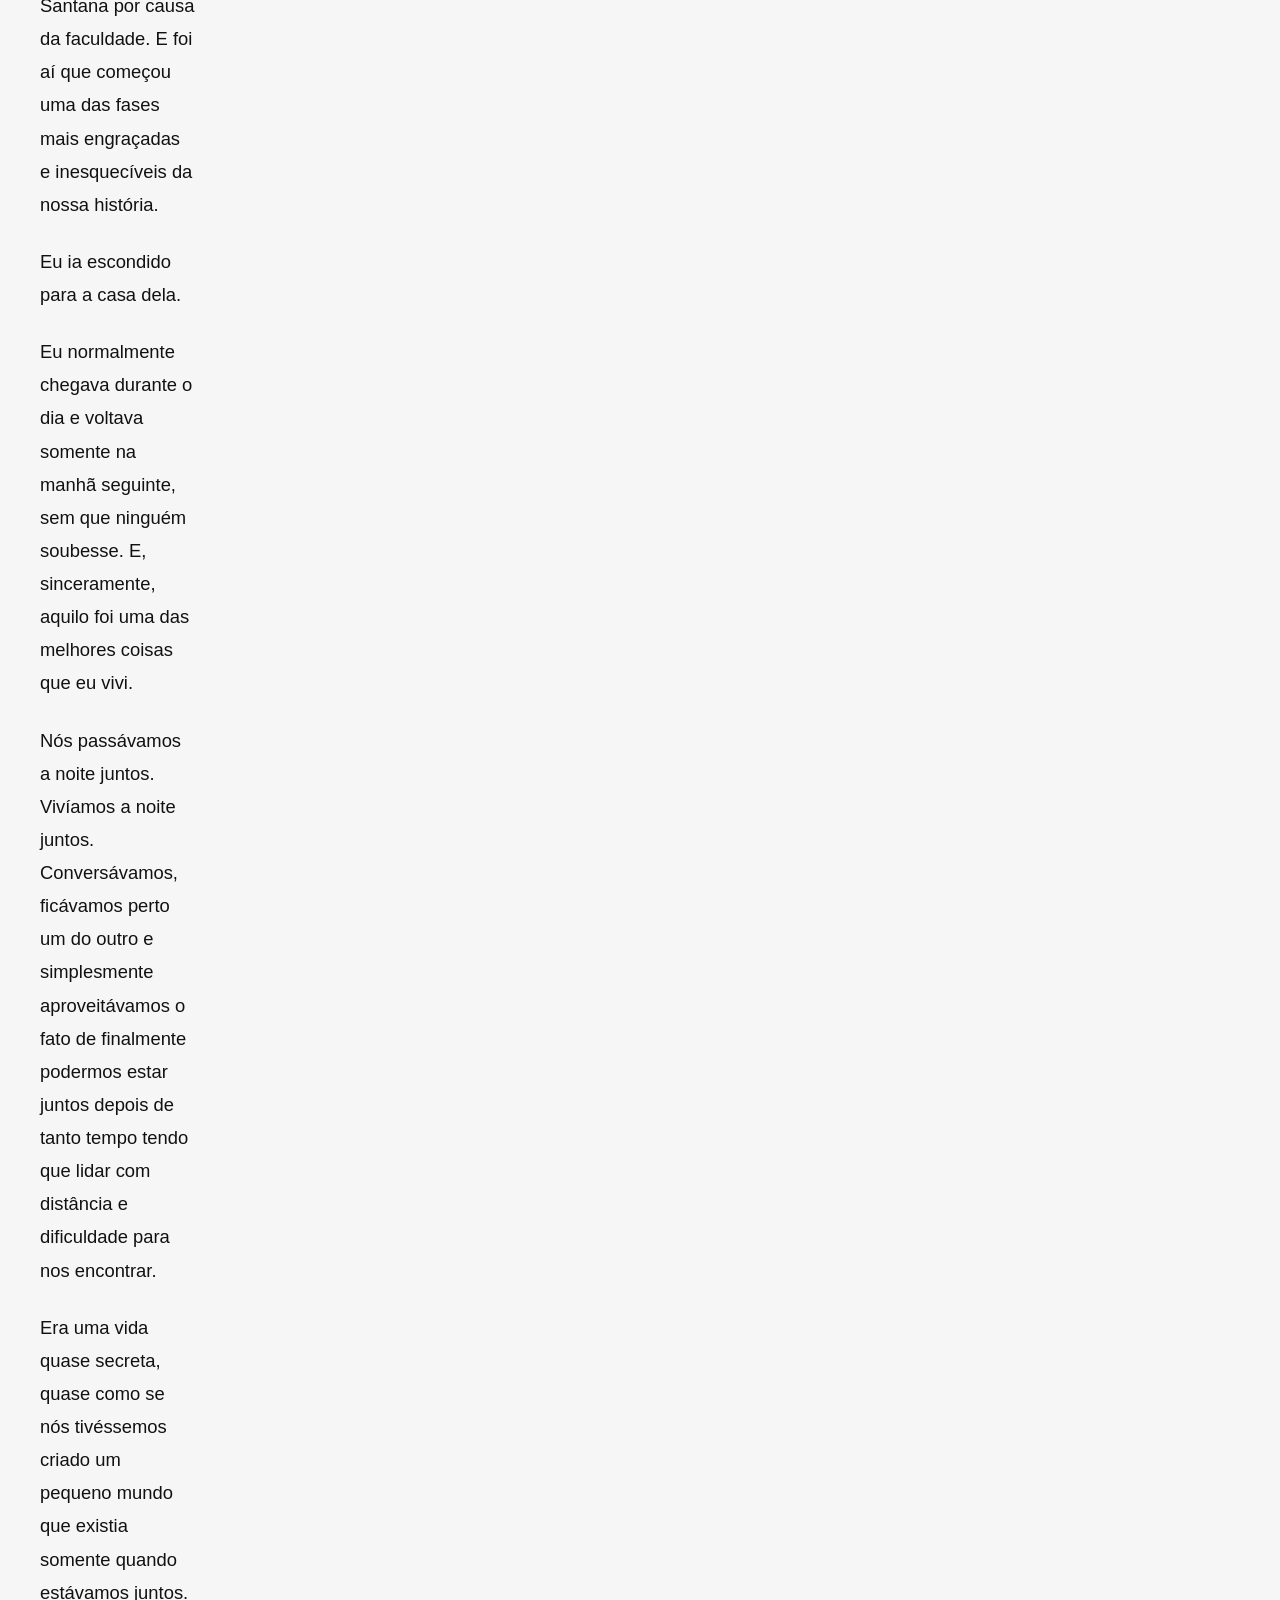
==== commit 47cb1629: "Update index.html" ====
--- a/index.html
+++ b/index.html
@@ -14,12 +14,13 @@
     <link rel="stylesheet" href="css/style.css">
 </head>
 <body>
- <iframe width="0" height="0" 
-        src="https://www.youtube.com/embed/eOL7X9ihoTE?autoplay=1&loop=1&playlist=eOL7X9ihoTE" 
-        frameborder="0" 
-        allow="autoplay; encrypted-media" 
-        allowfullscreen>
-    </iframe>
+<iframe
+    width="0"
+    height="0"
+    src="https://www.youtube.com/embed/iivDKcFPqhY?autoplay=1&loop=1&playlist=iivDKcFPqhY&controls=0"
+    frameborder="0"
+    allow="autoplay; encrypted-media">
+</iframe>
     <!-- NAVEGAÇÃO -->
     <nav class="top-nav">
         <div class="nav-brand">Noir Archive</div>
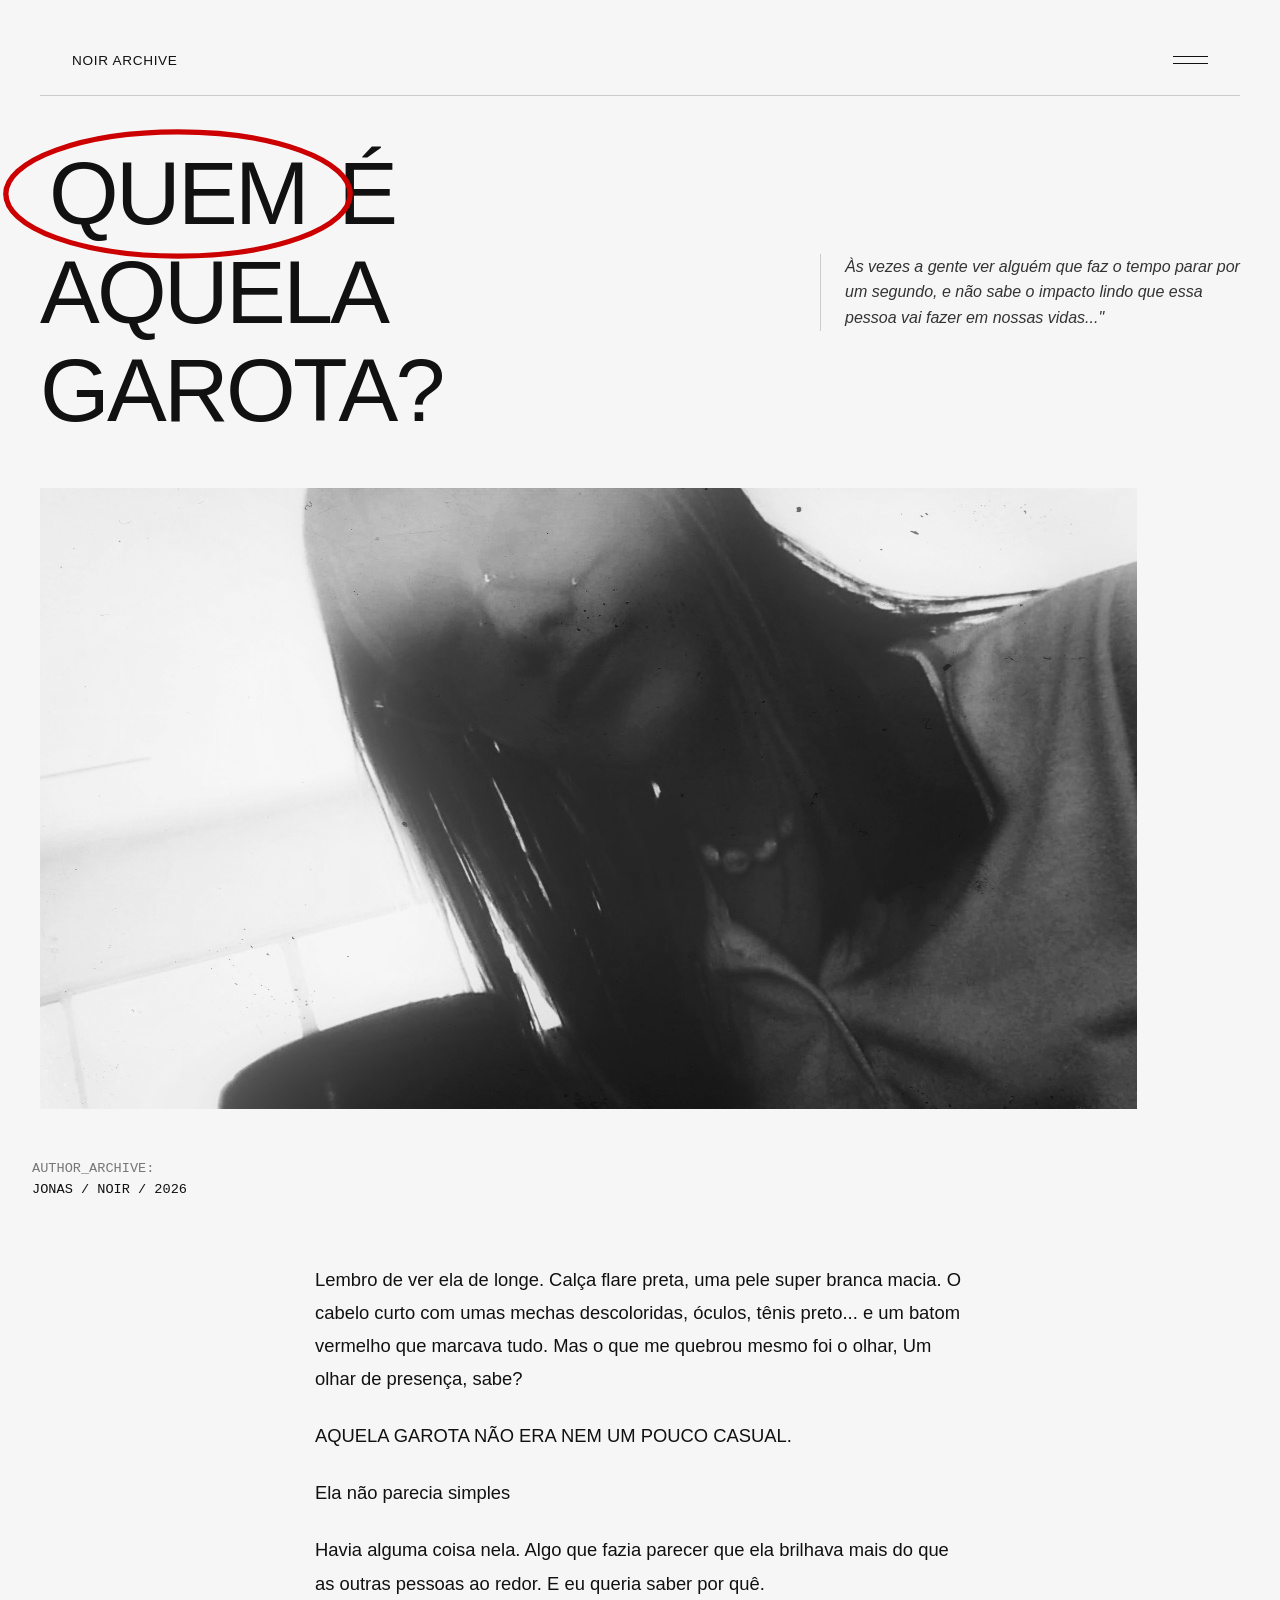
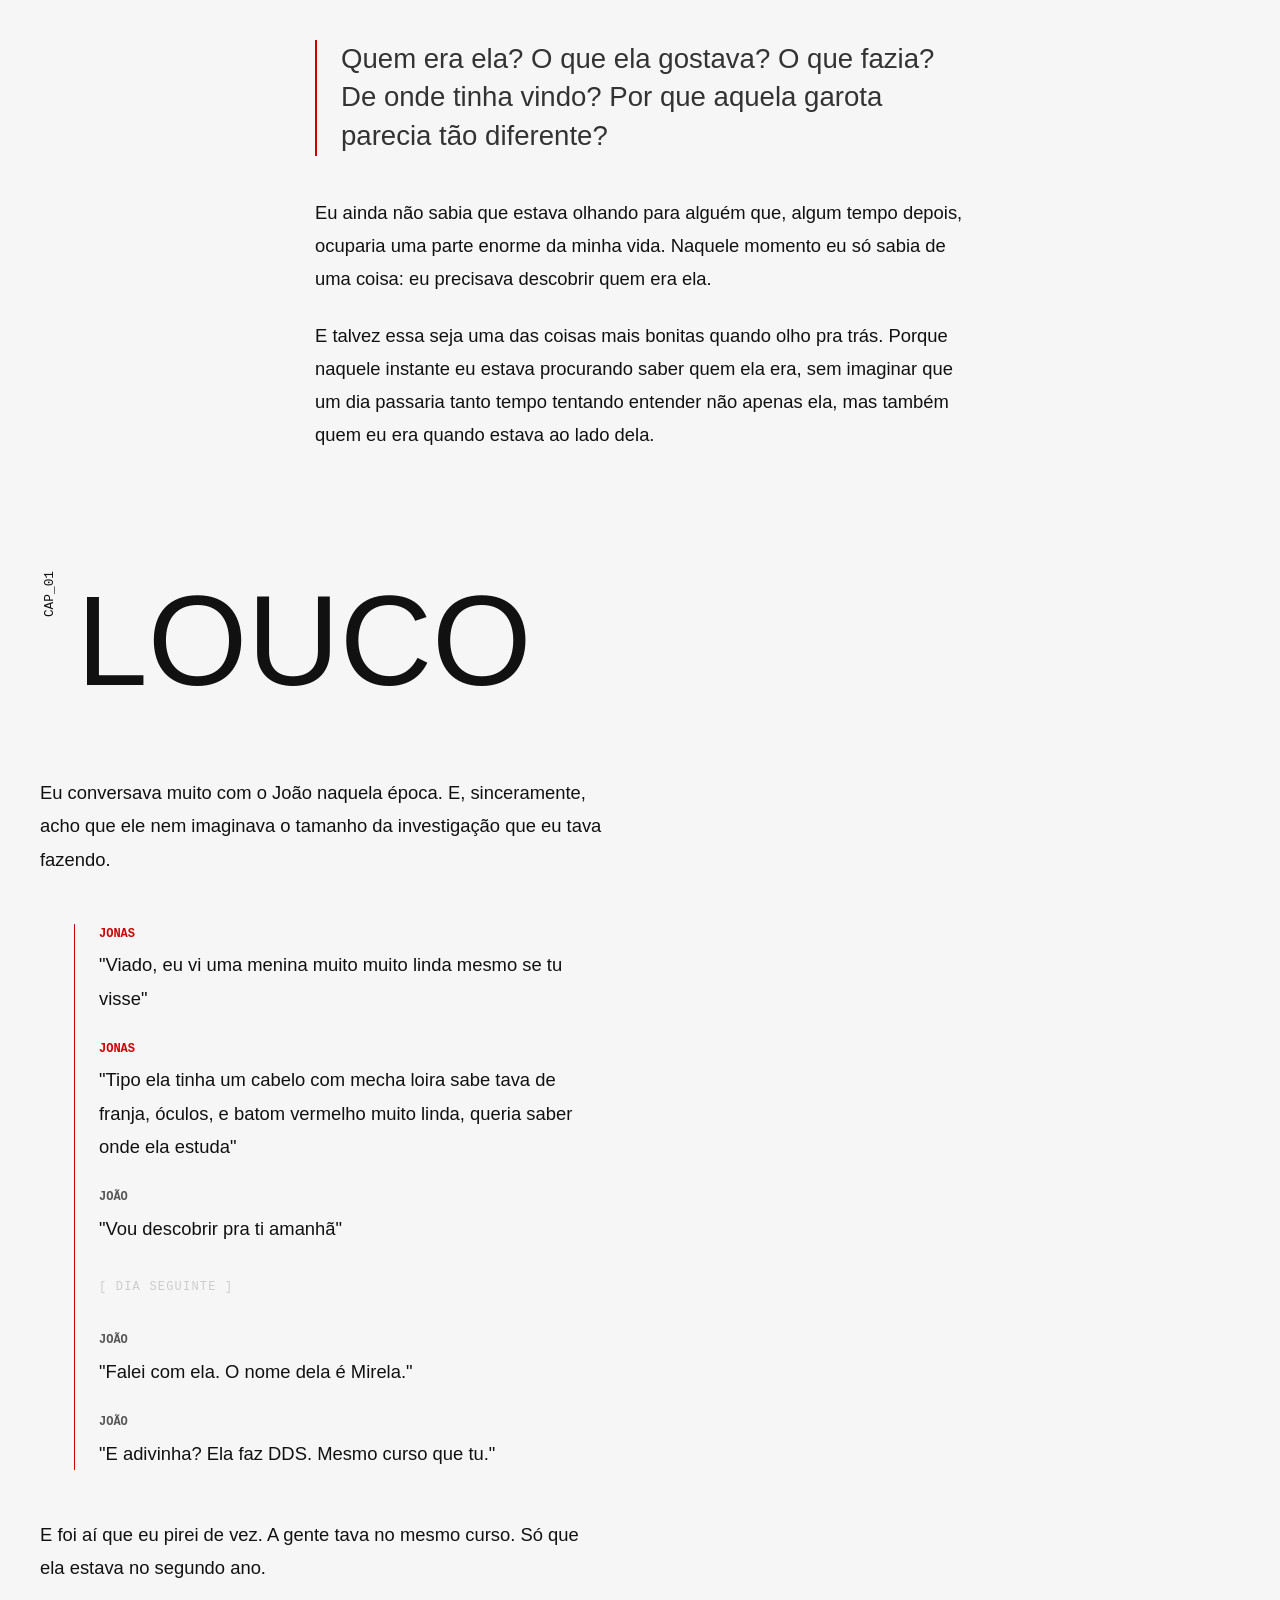
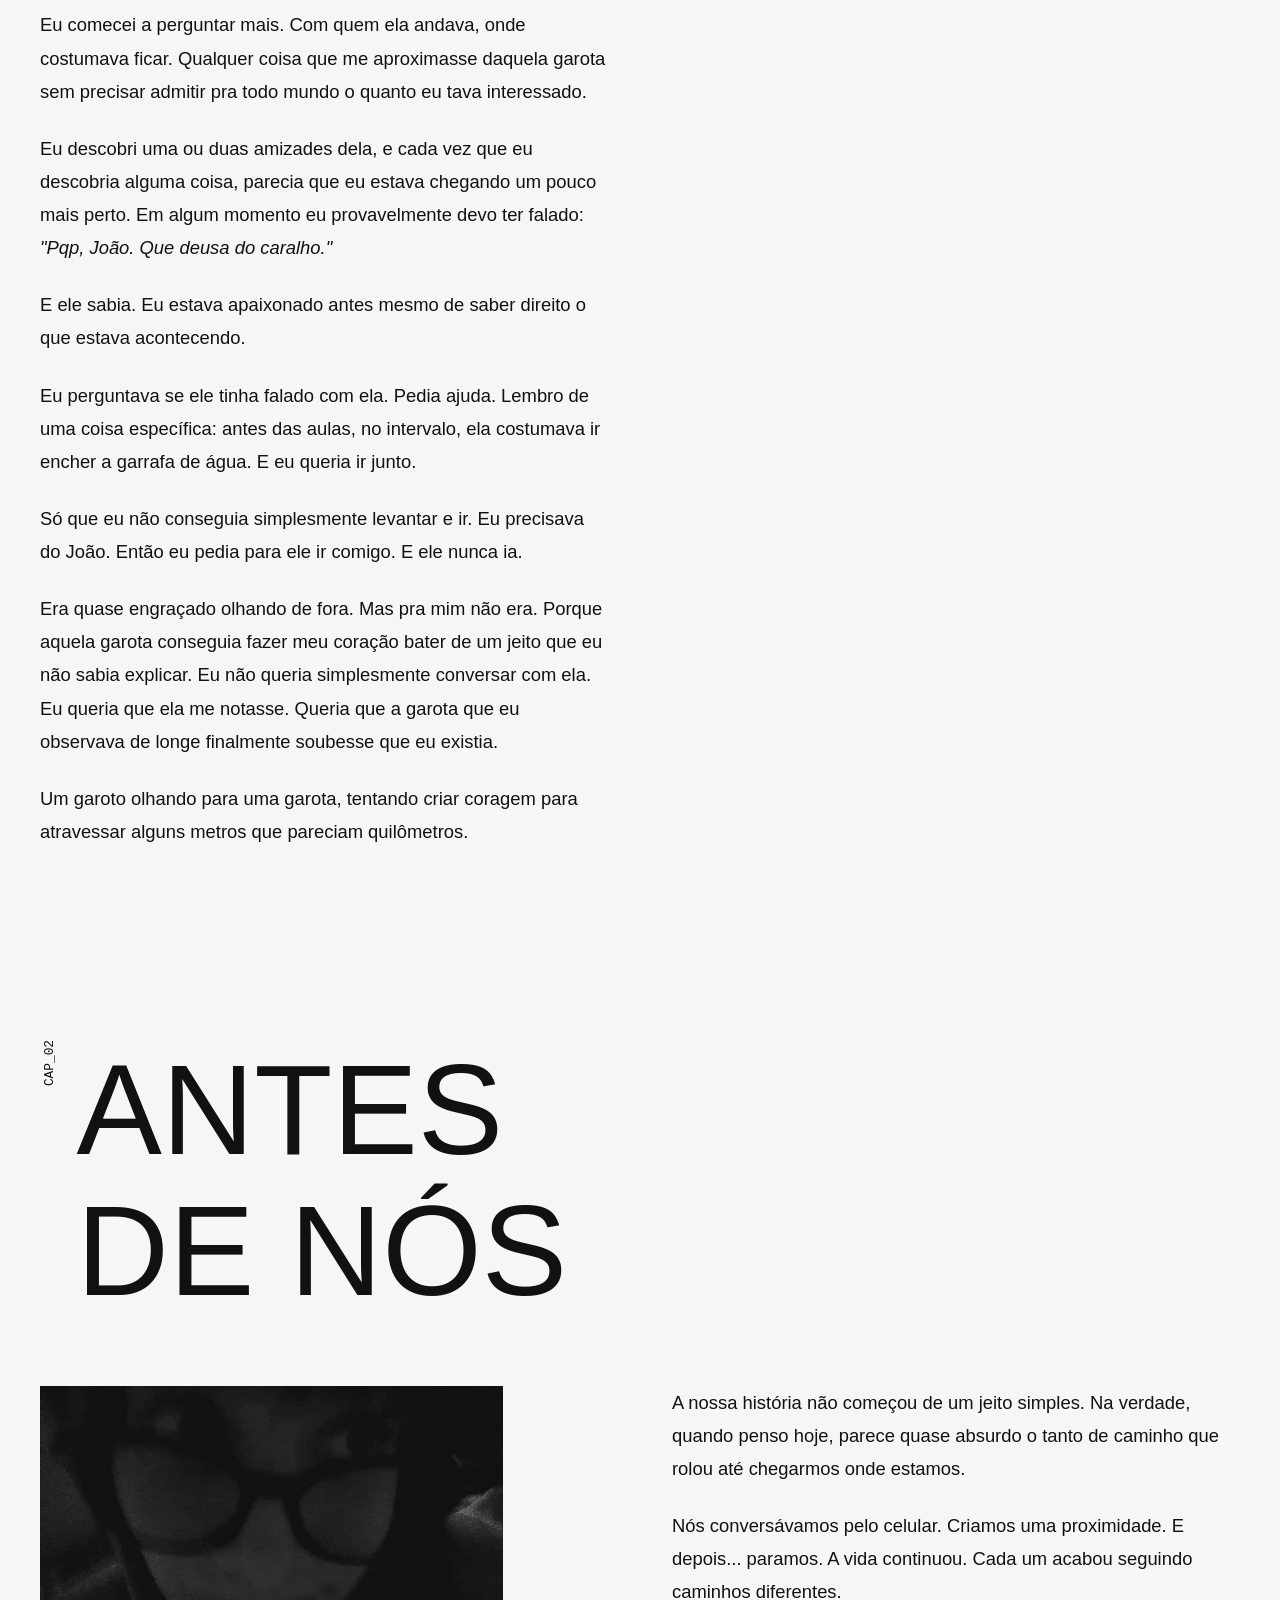
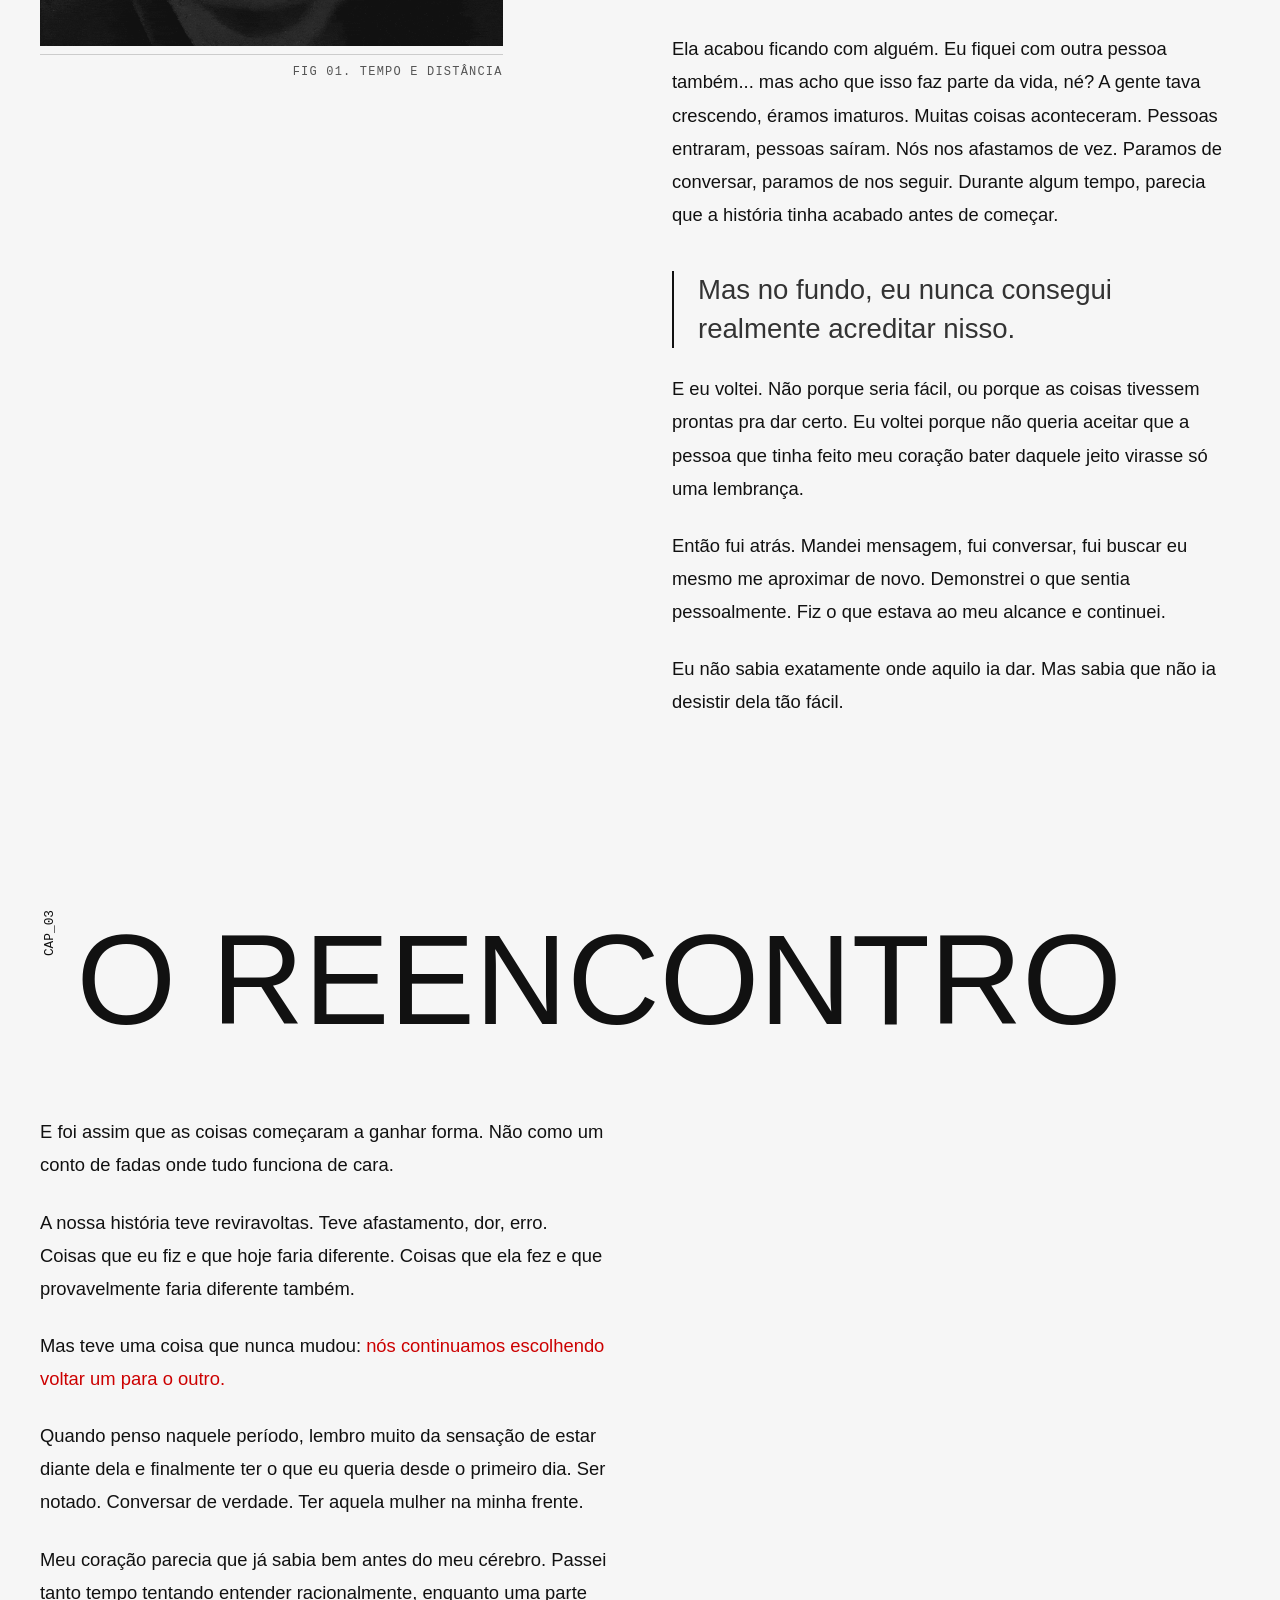
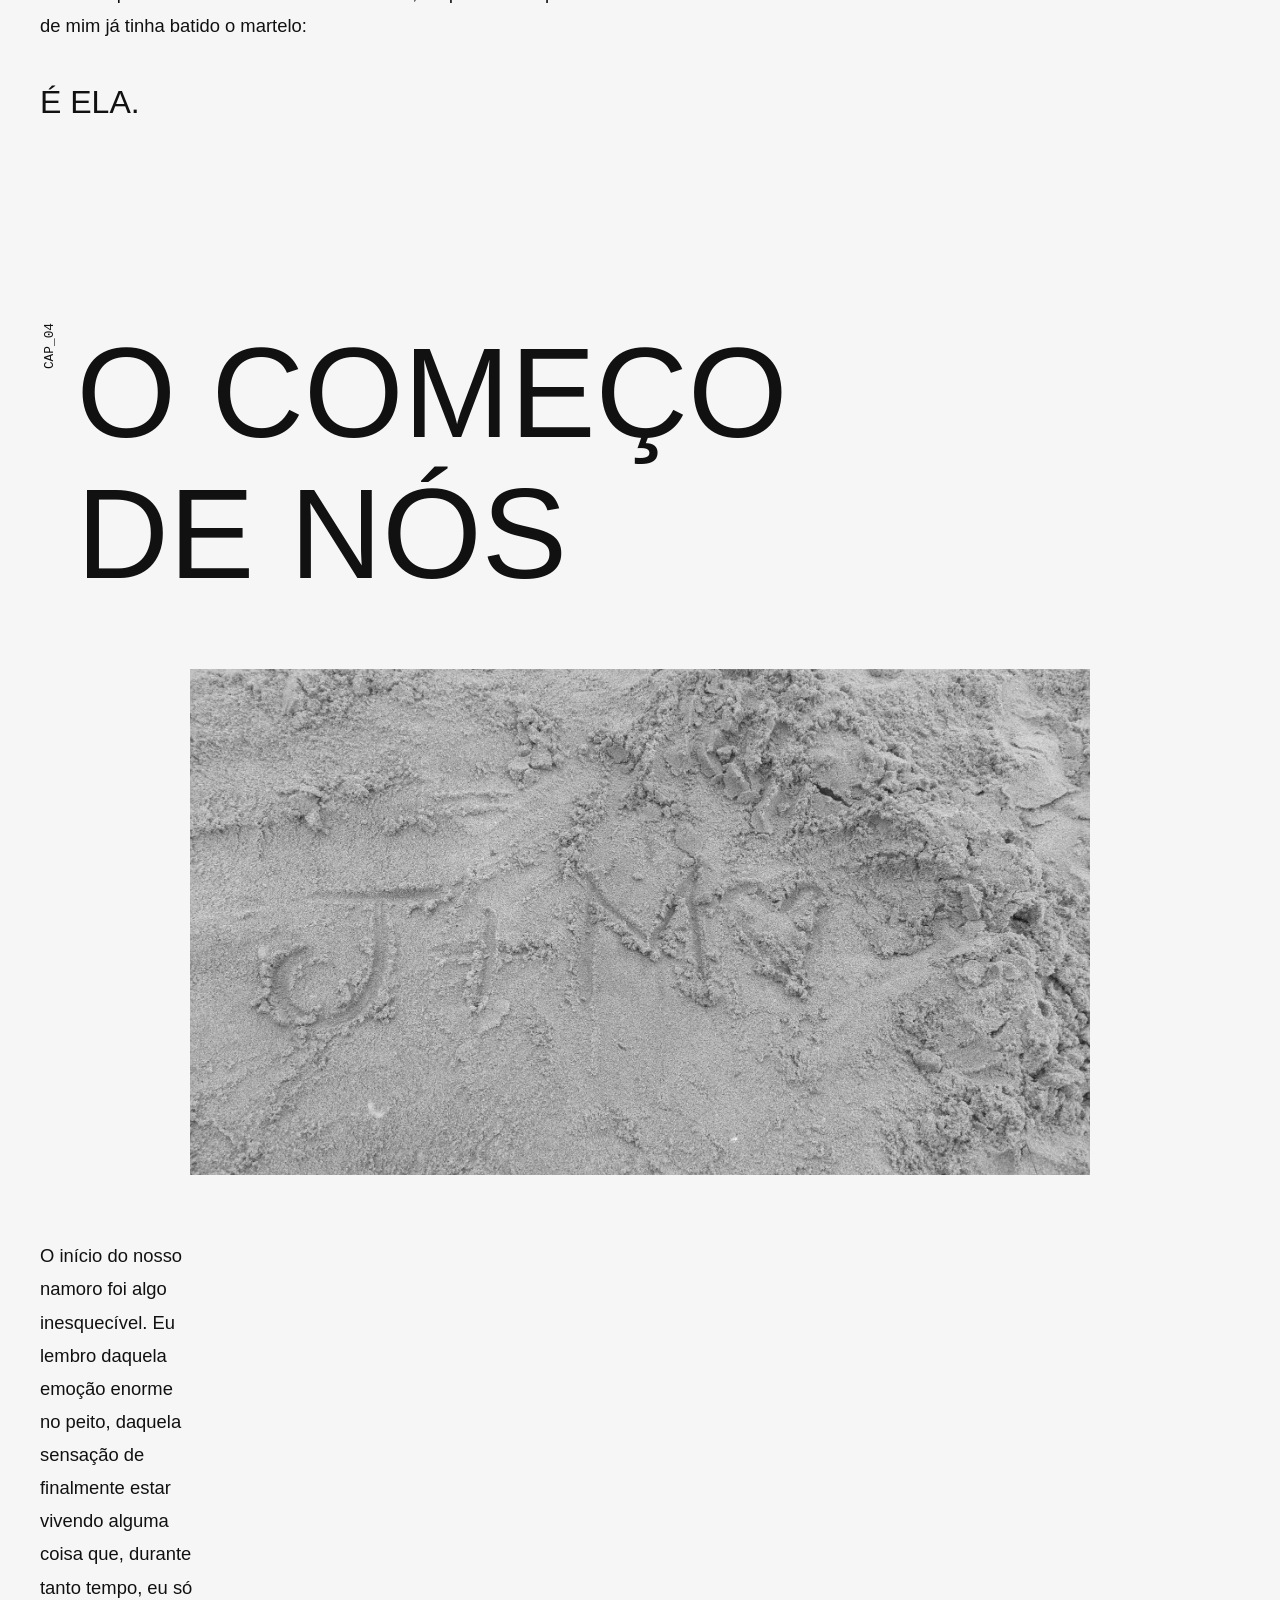
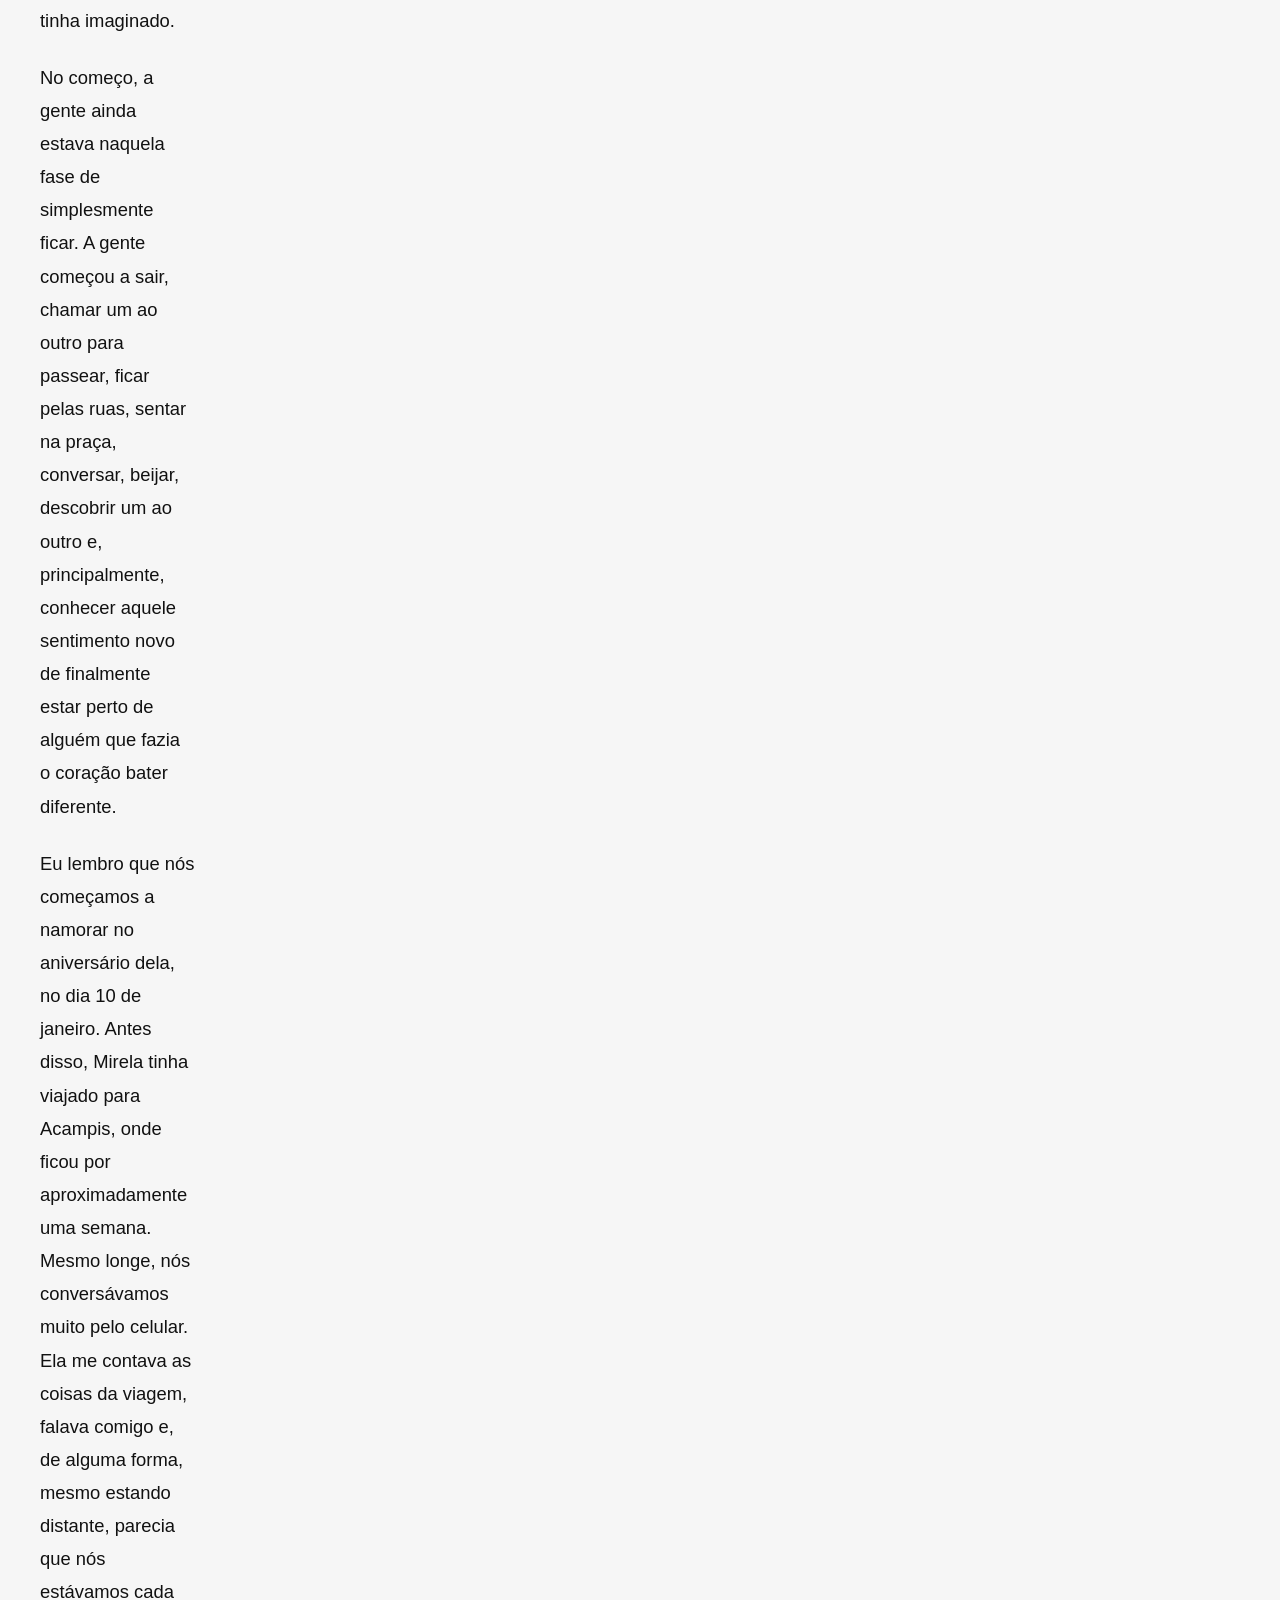
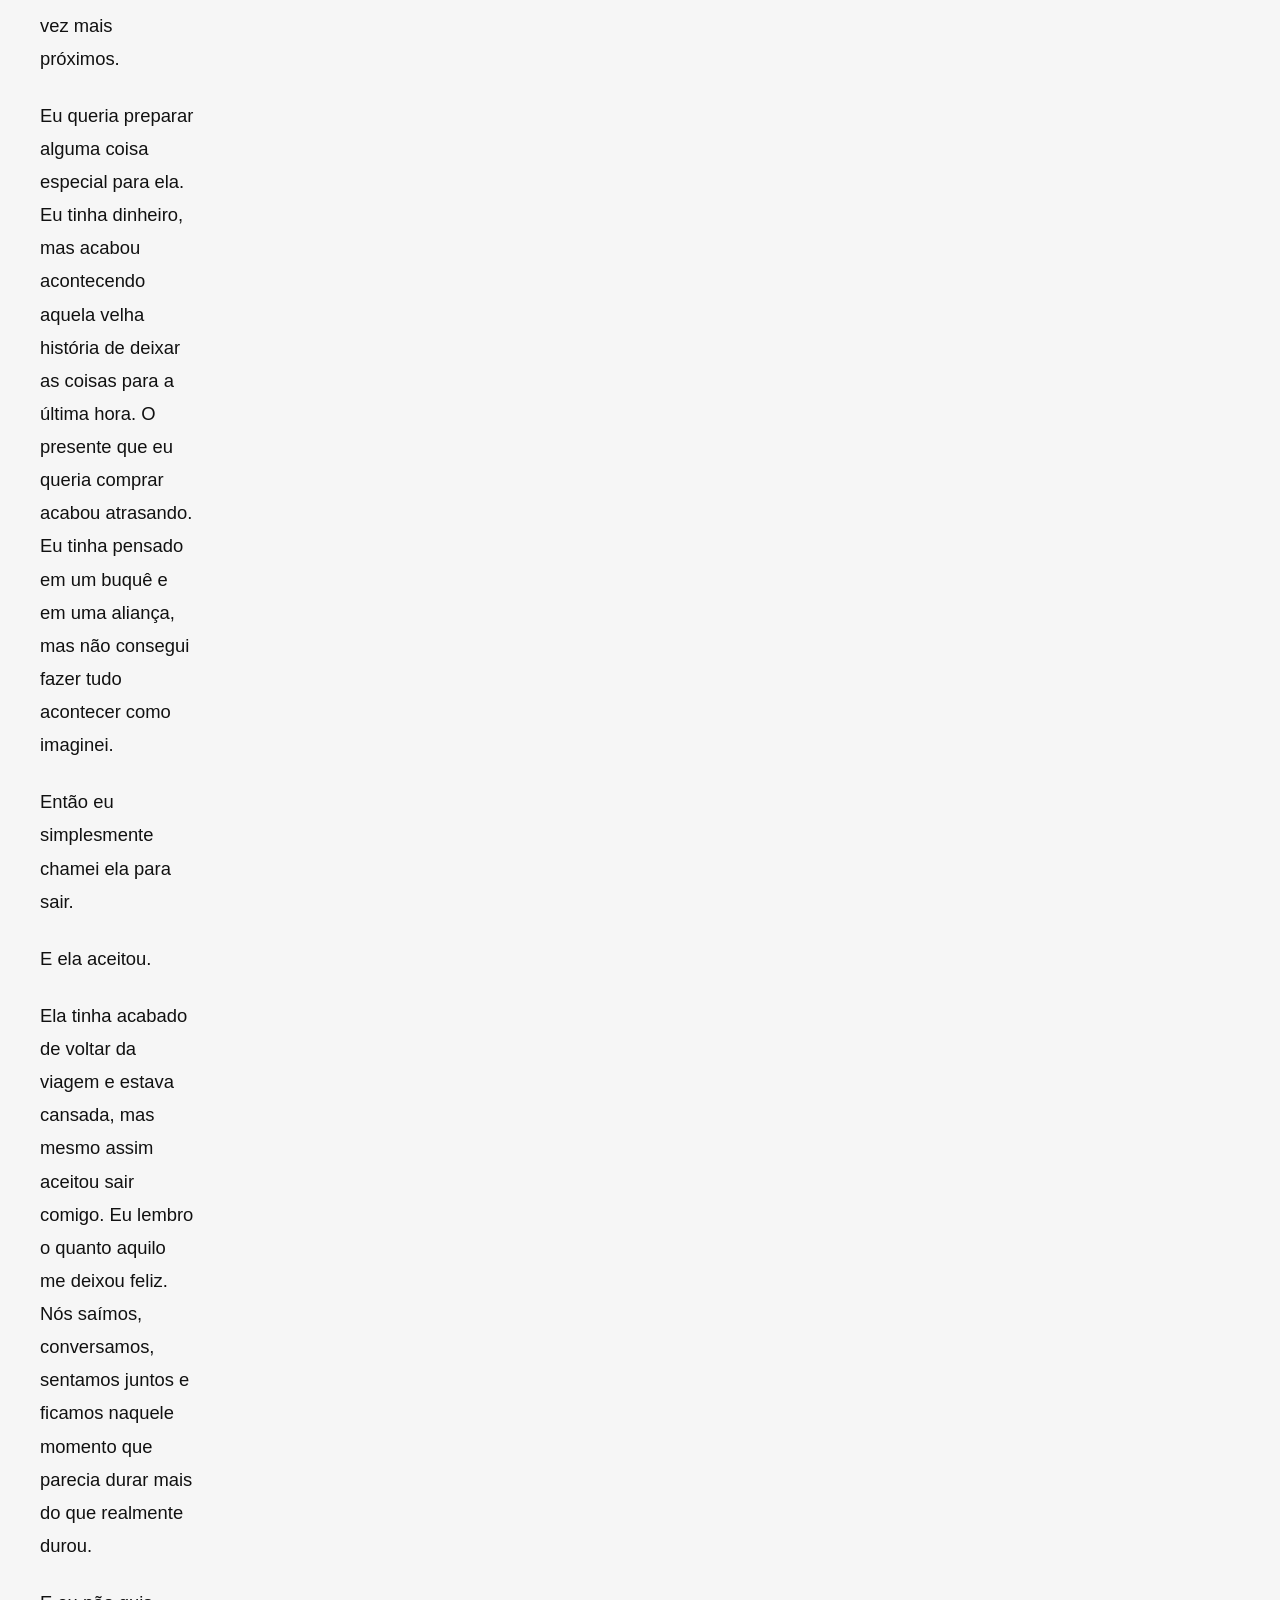
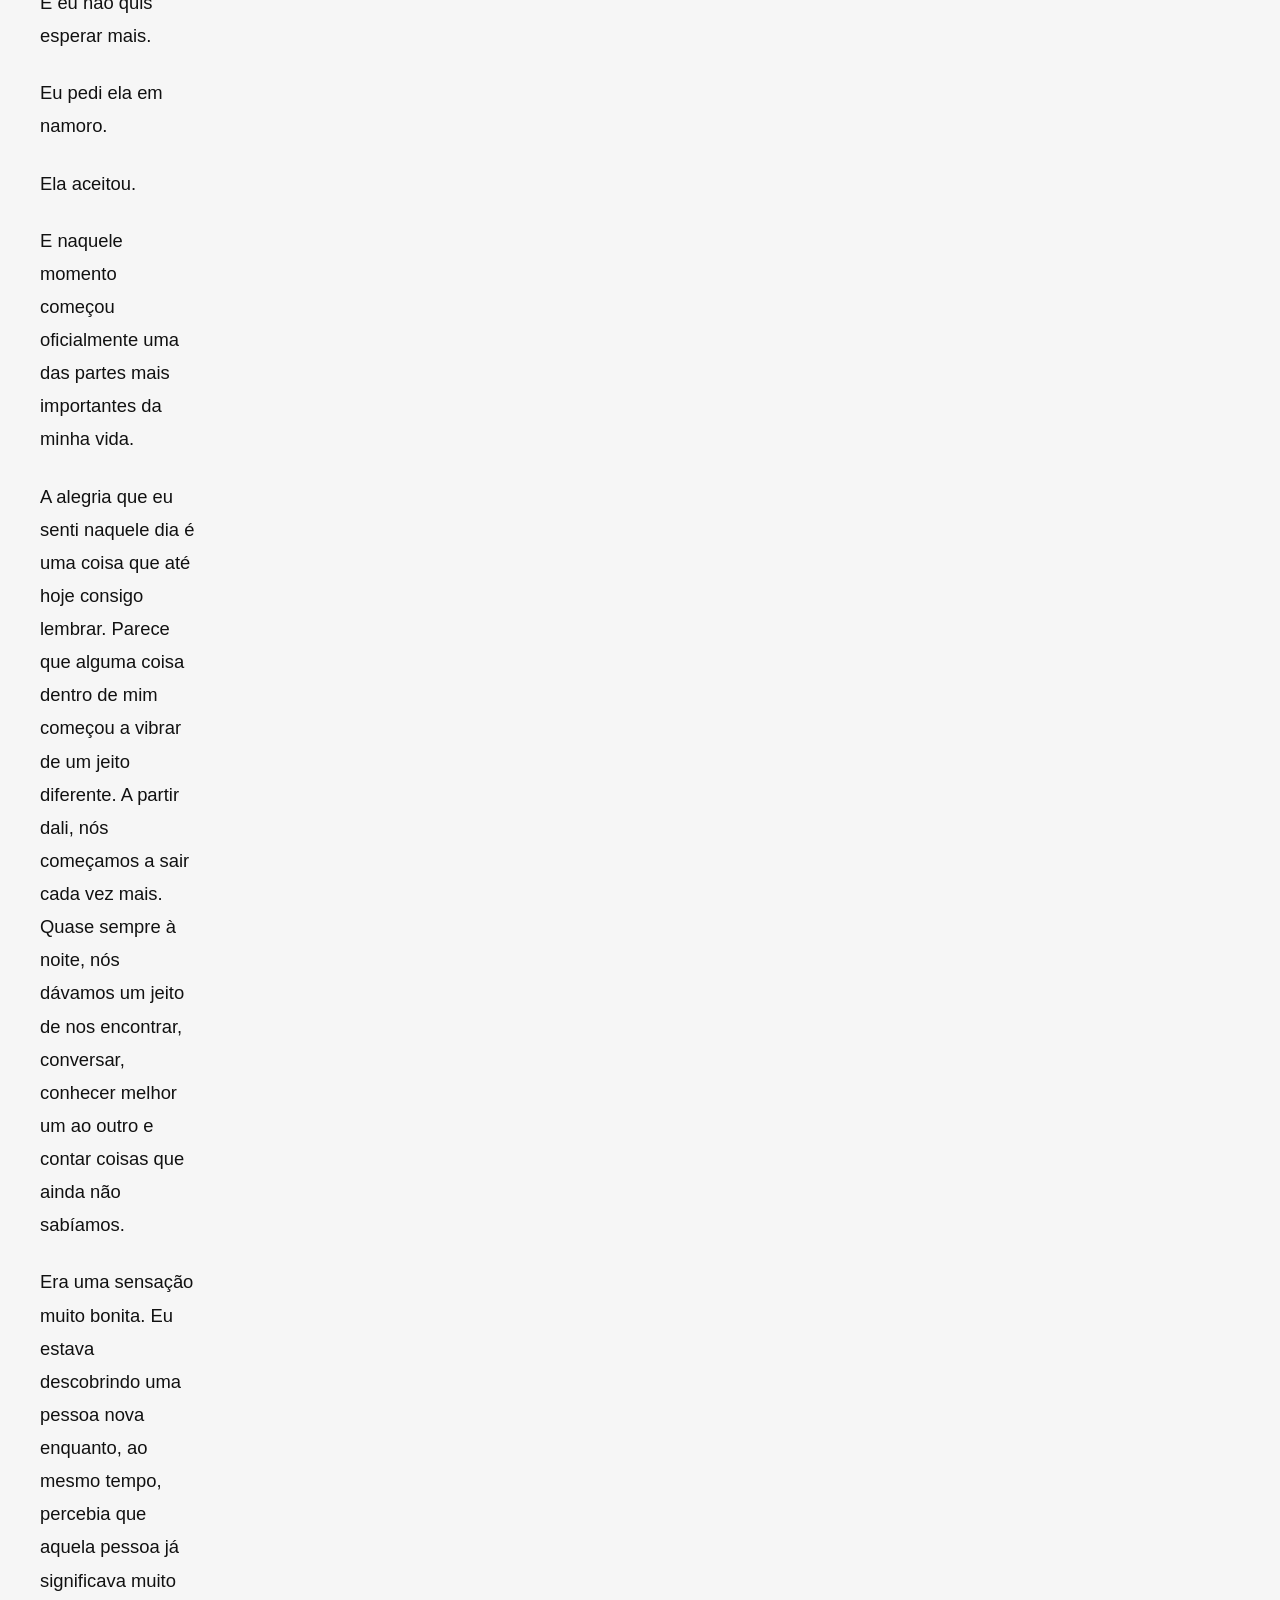
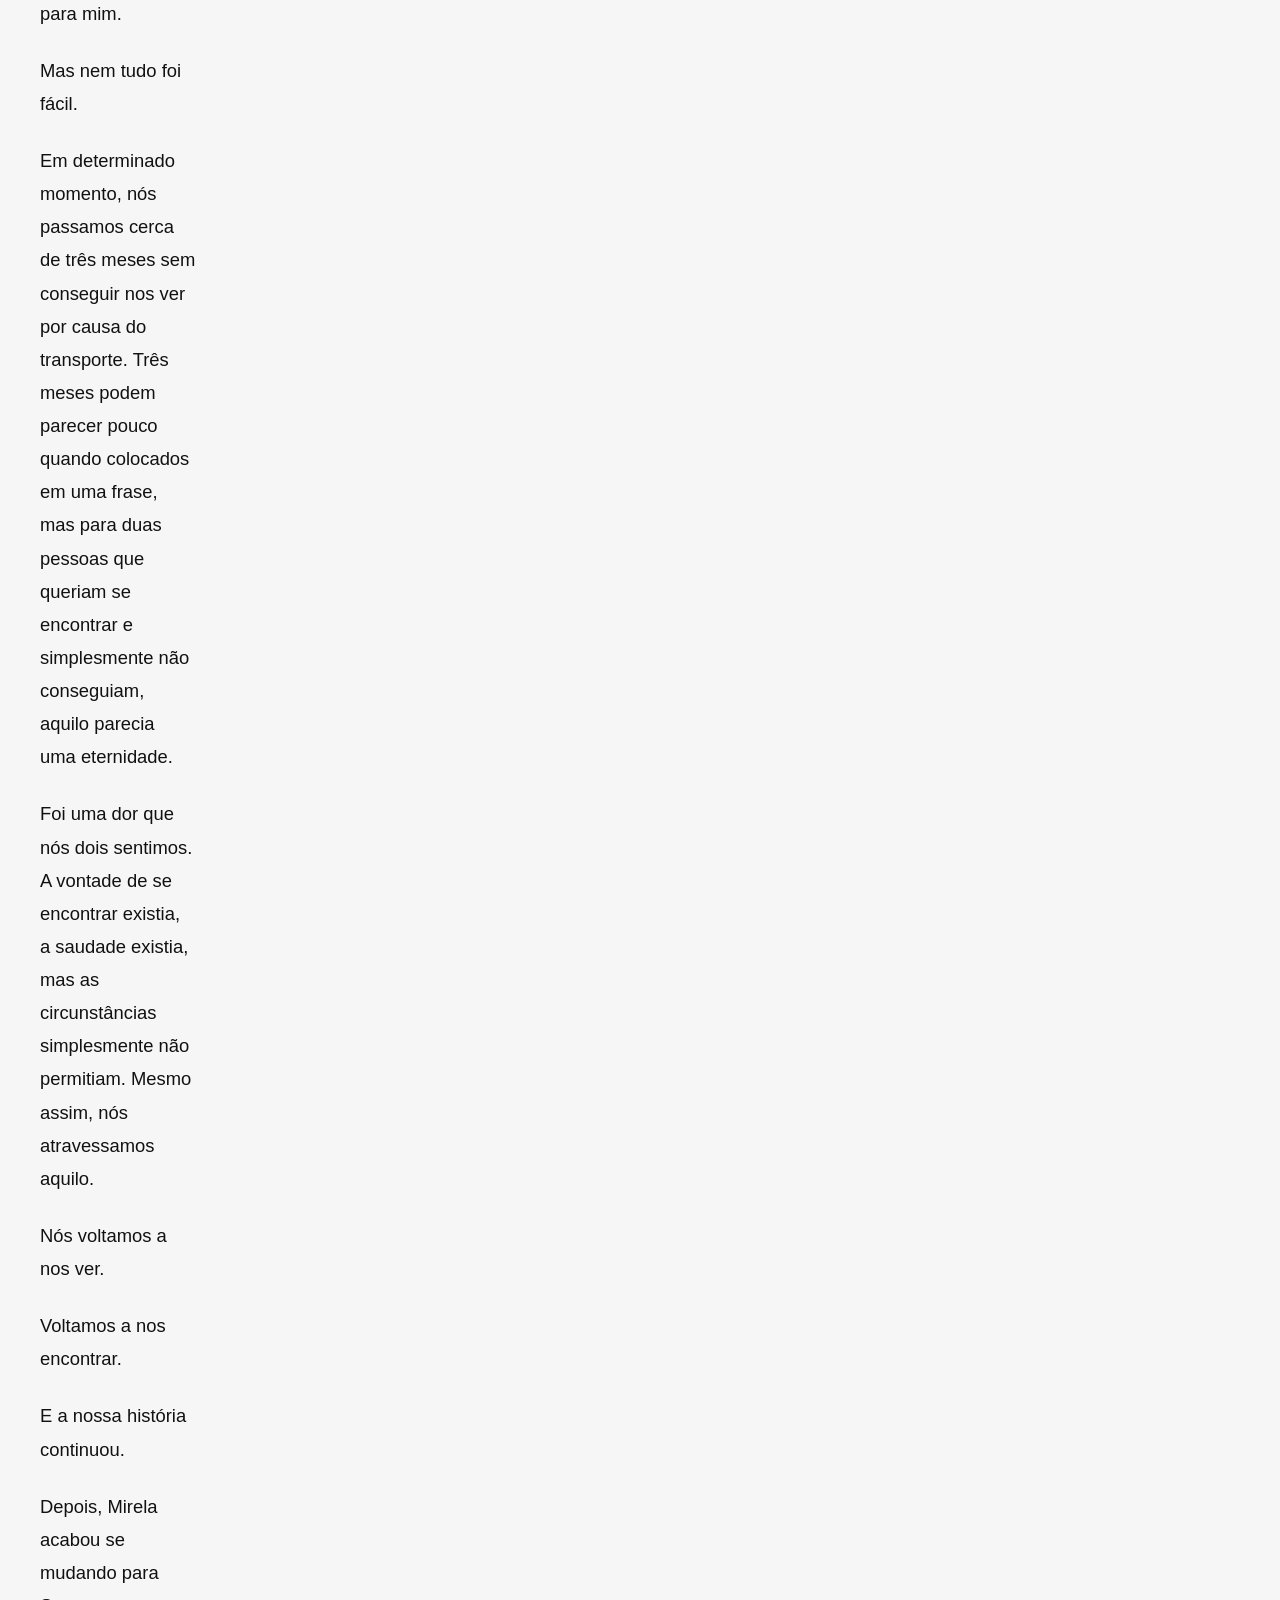
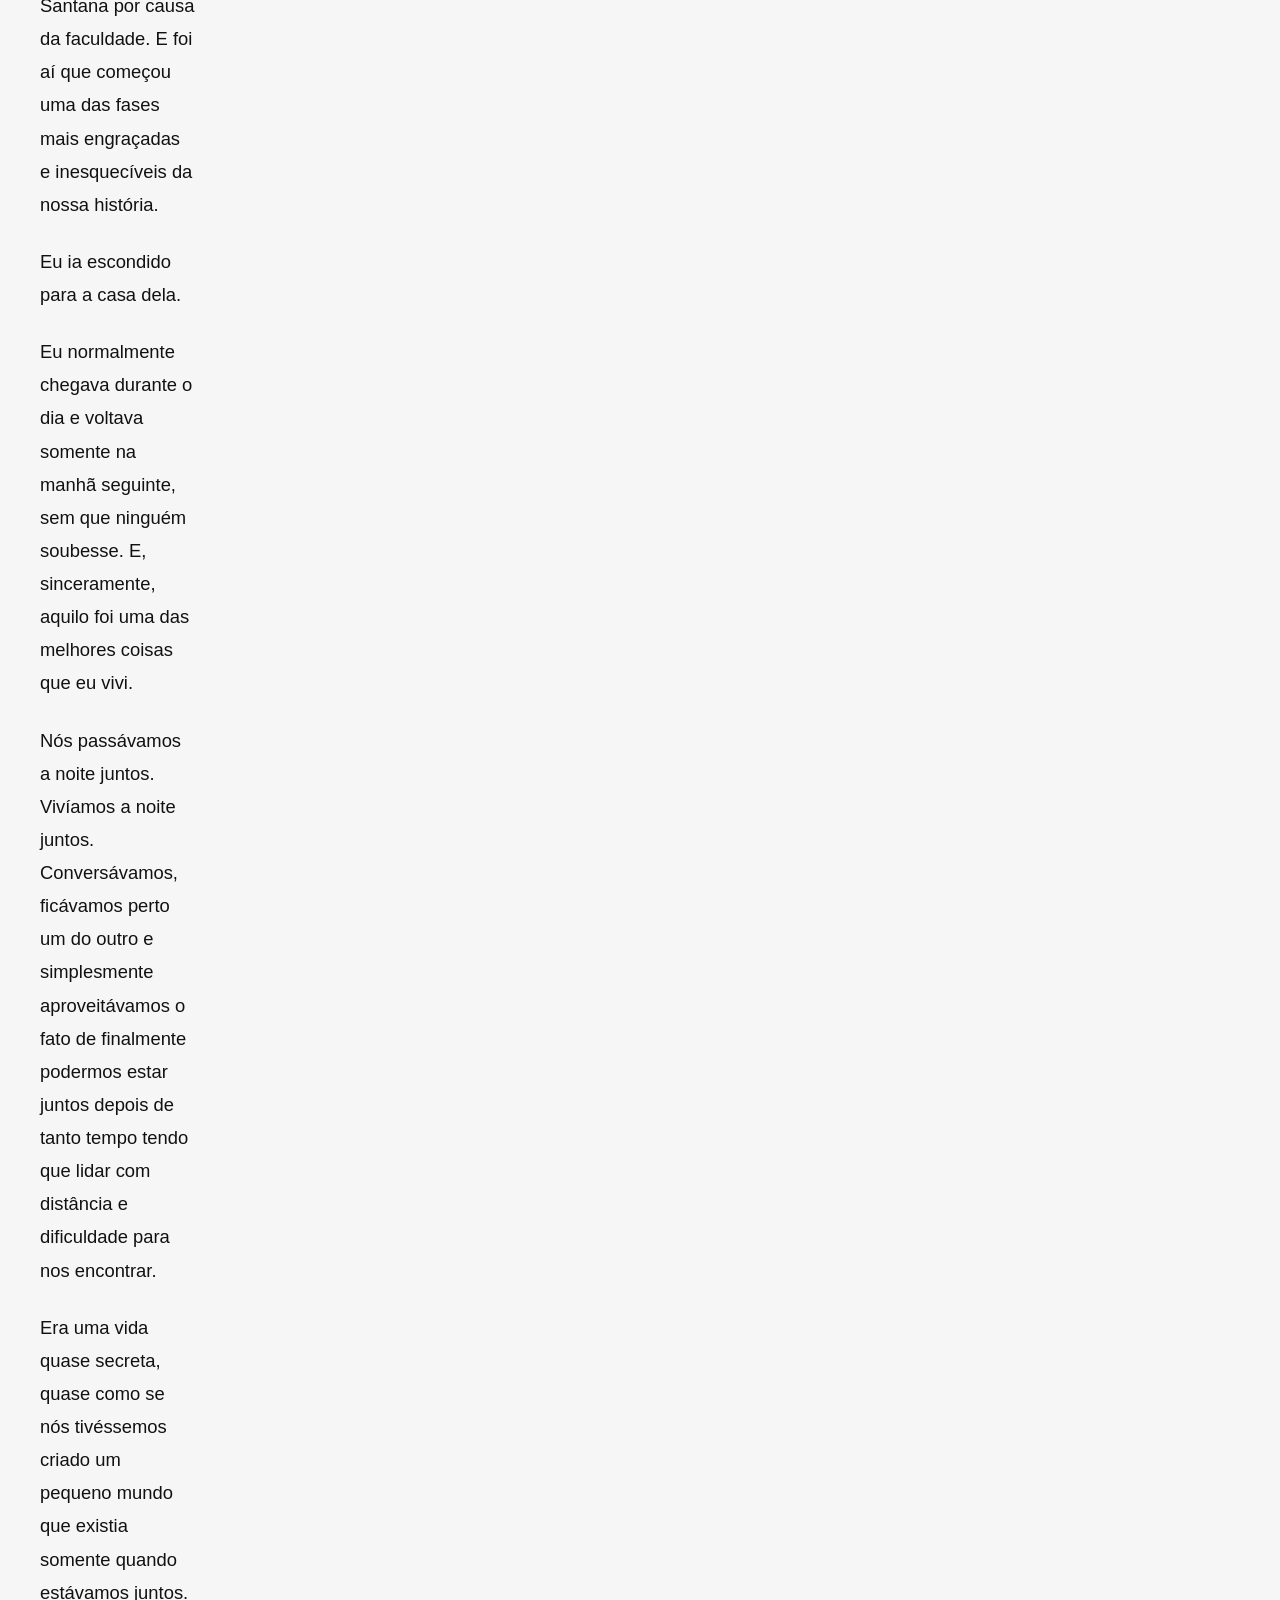
==== commit 476d0553: "Modify YouTube iframe for API support Updated YouTube iframe source to enable JavaScript API and rem" ====
--- a/index.html
+++ b/index.html
@@ -15,11 +15,12 @@
 </head>
 <body>
 <iframe
+    id="youtube-player"
     width="0"
     height="0"
-    src="https://www.youtube.com/embed/iivDKcFPqhY?autoplay=1&loop=1&playlist=iivDKcFPqhY&controls=0"
+    src="https://www.youtube.com/embed/iivDKcFPqhY?enablejsapi=1&loop=1&playlist=iivDKcFPqhY"
     frameborder="0"
-    allow="autoplay; encrypted-media">
+    allow="autoplay">
 </iframe>
     <!-- NAVEGAÇÃO -->
     <nav class="top-nav">
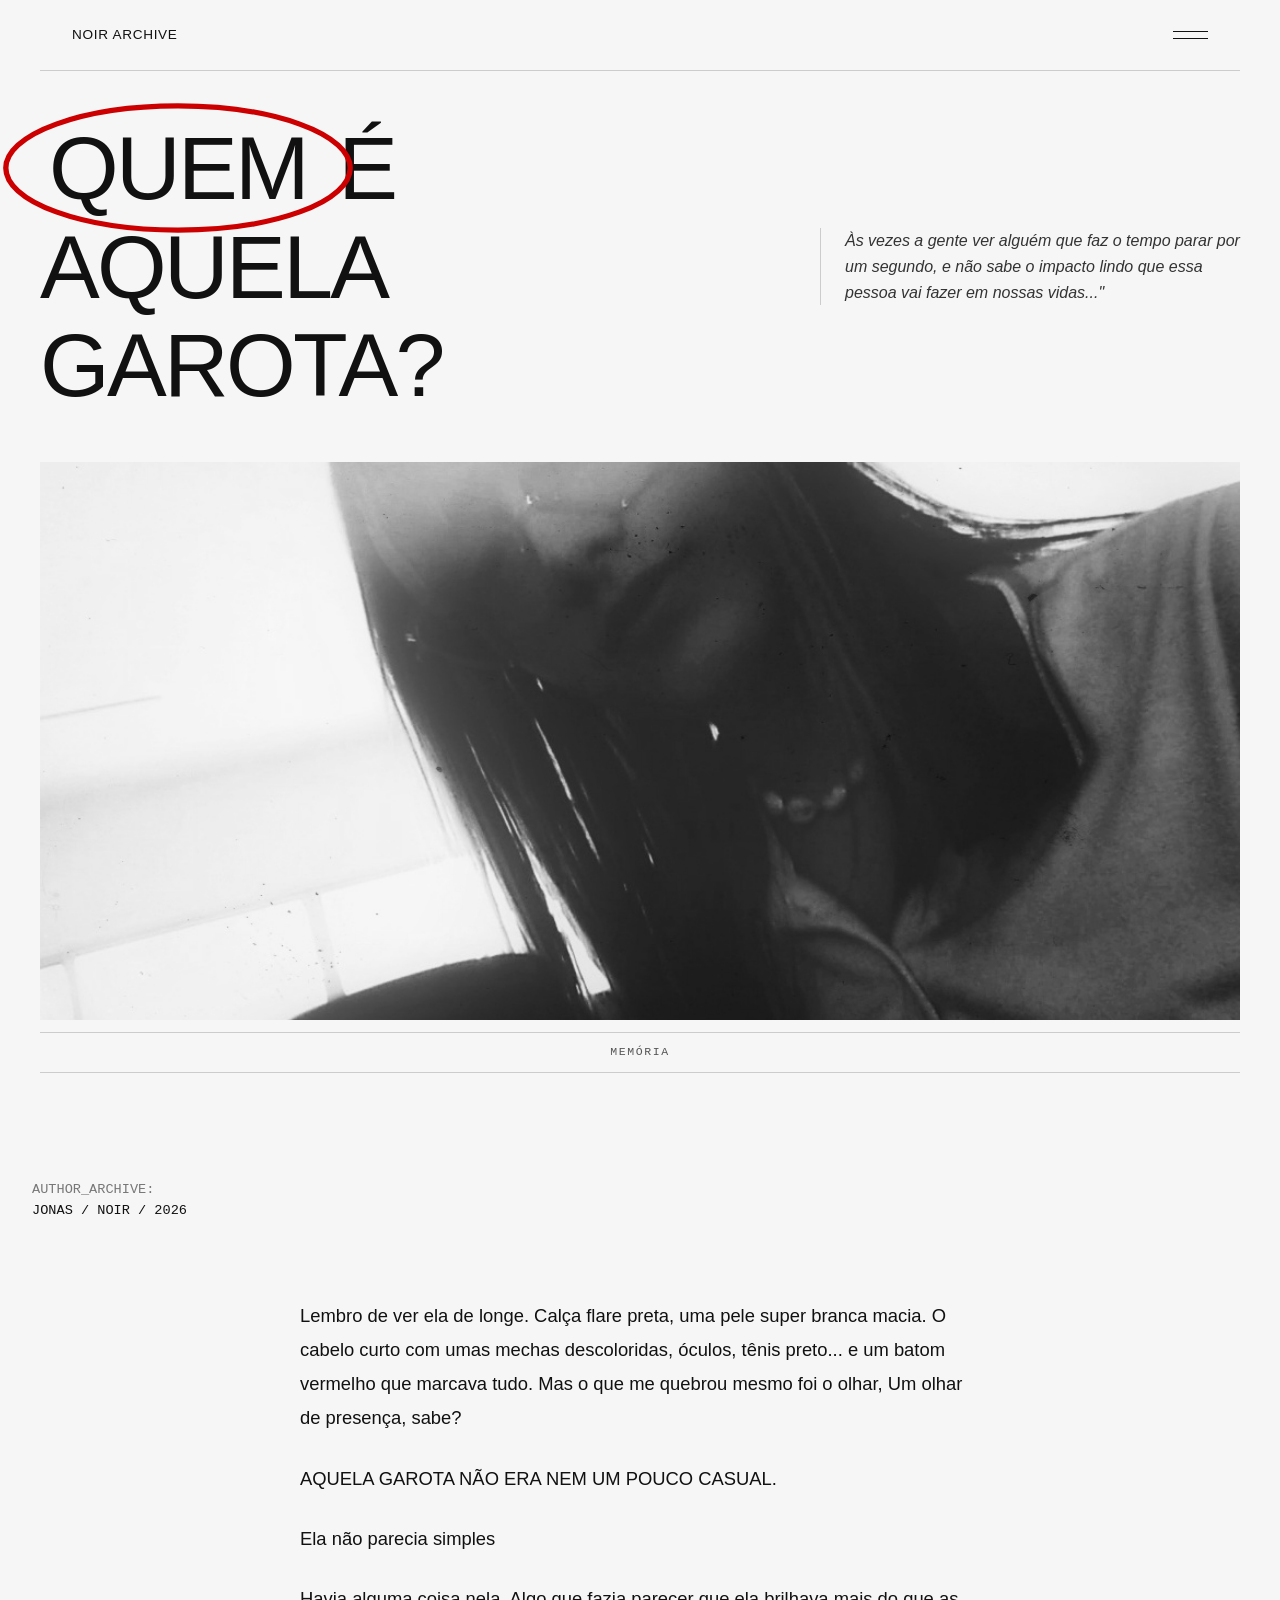
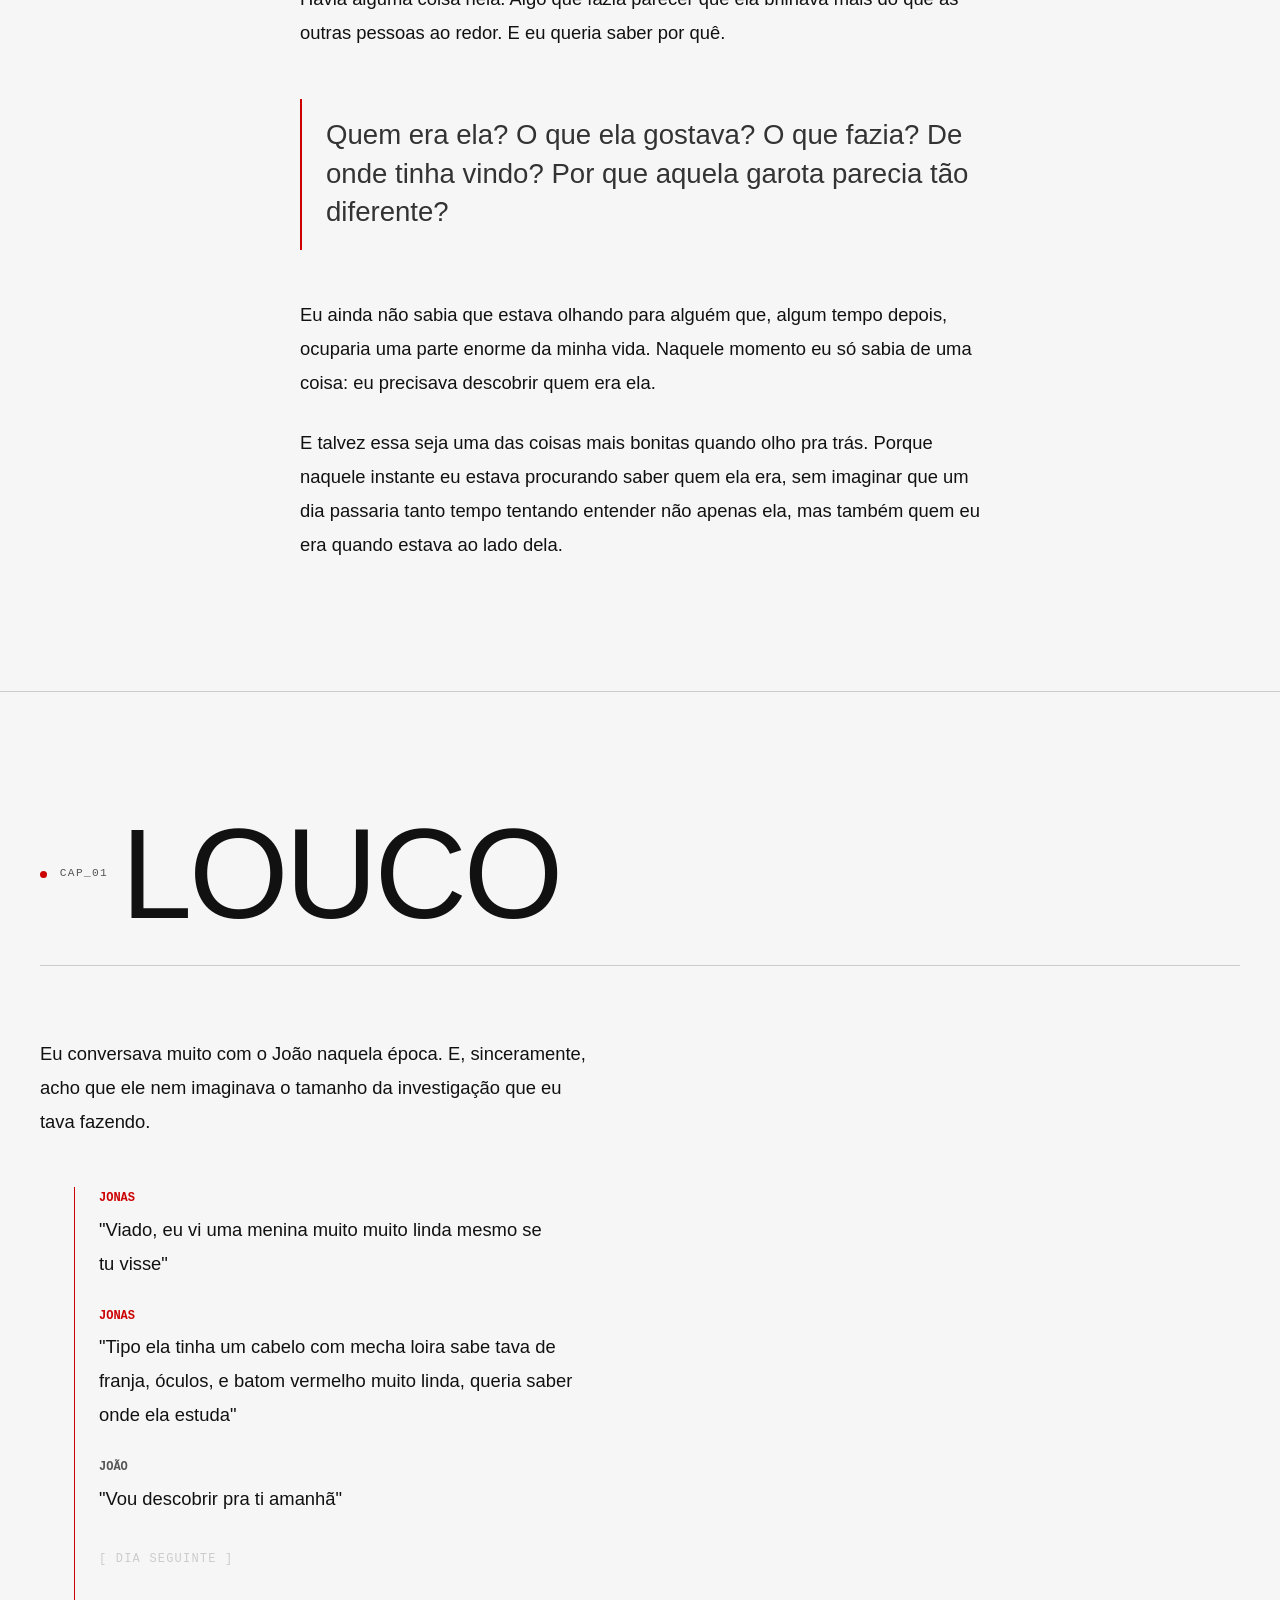
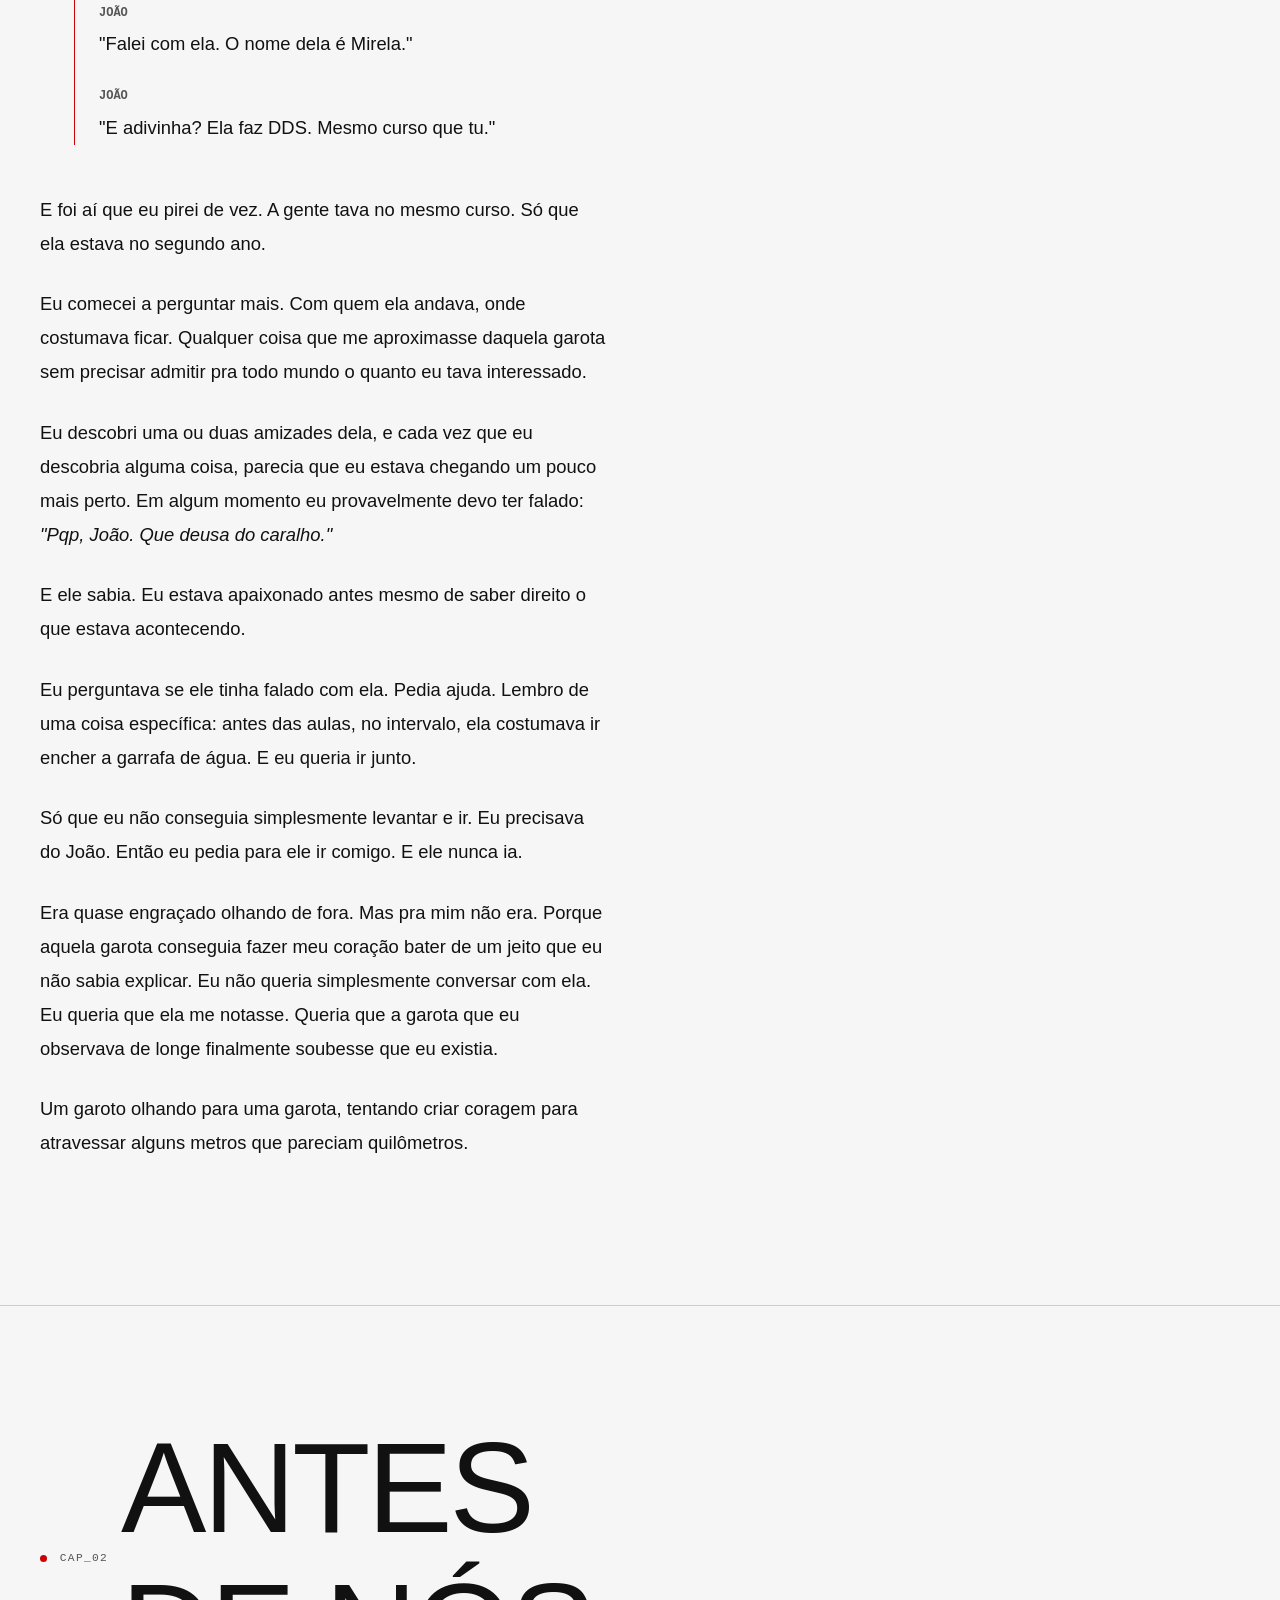
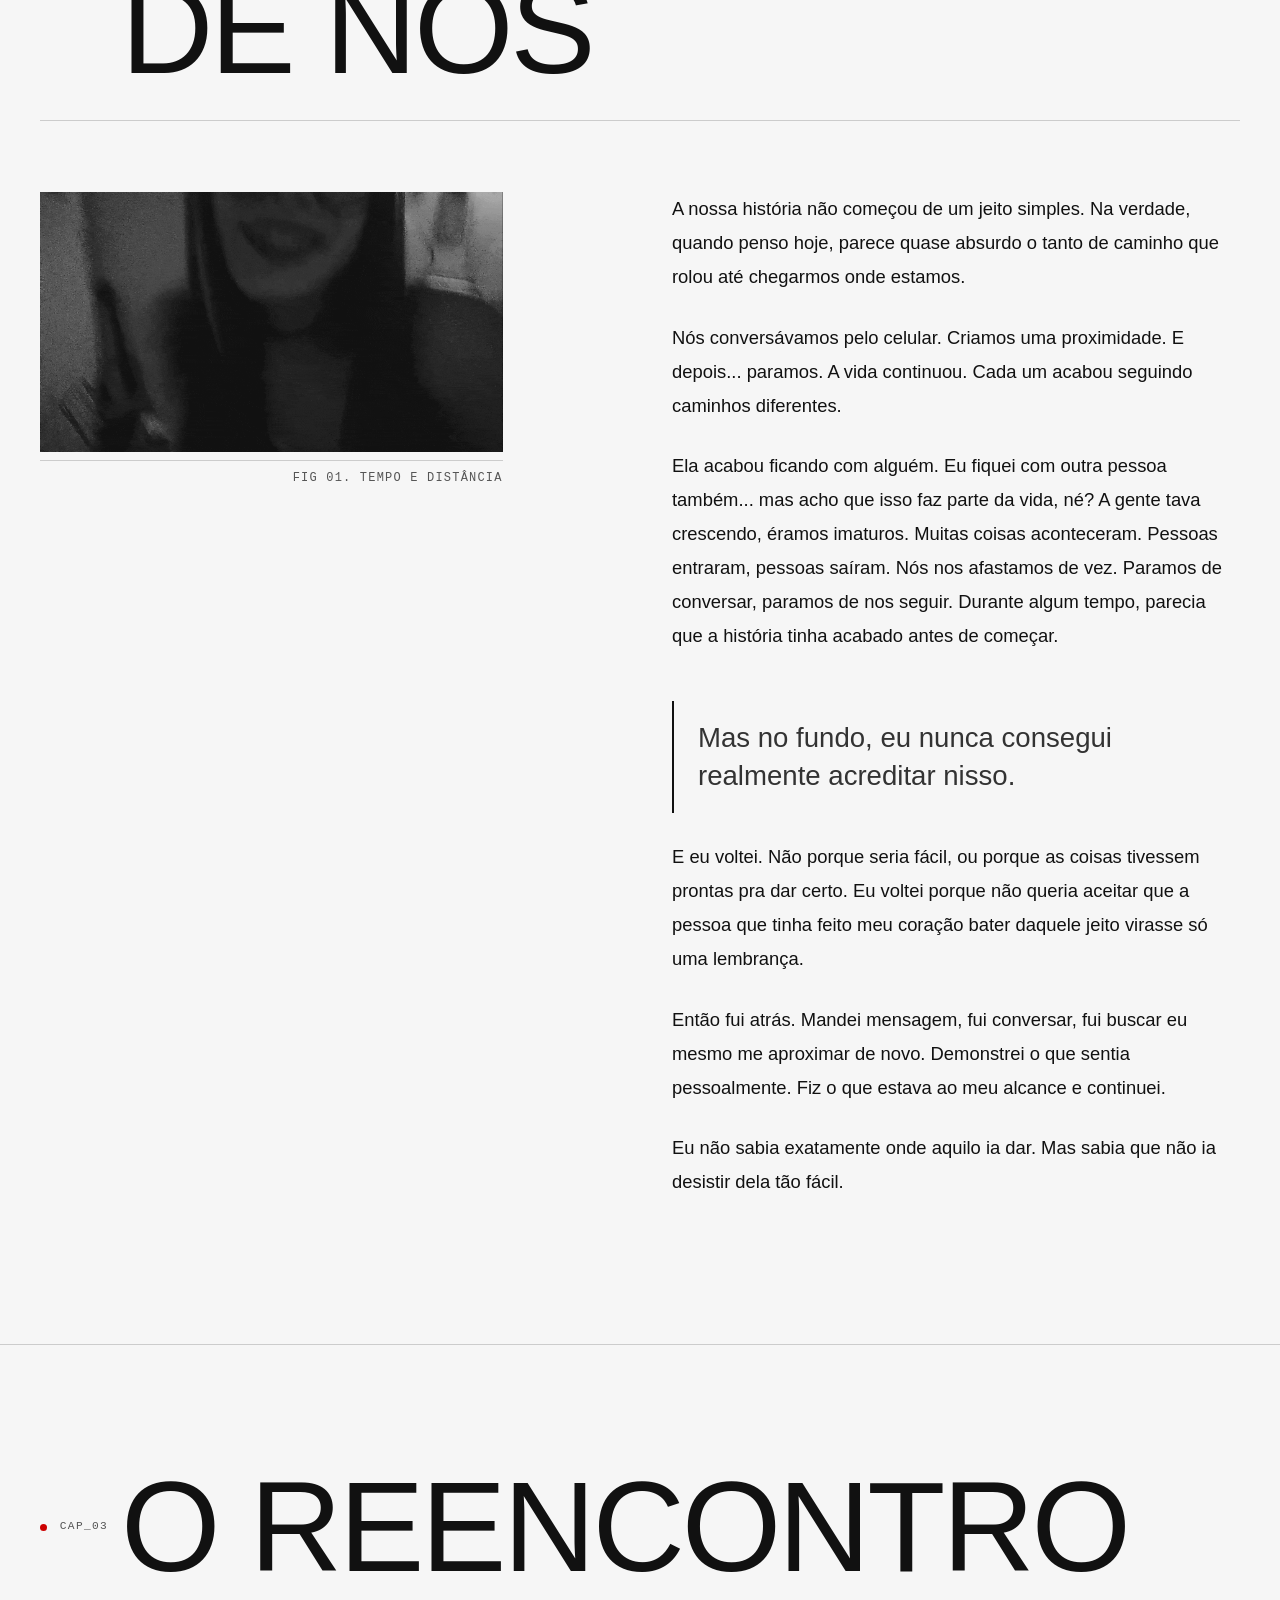
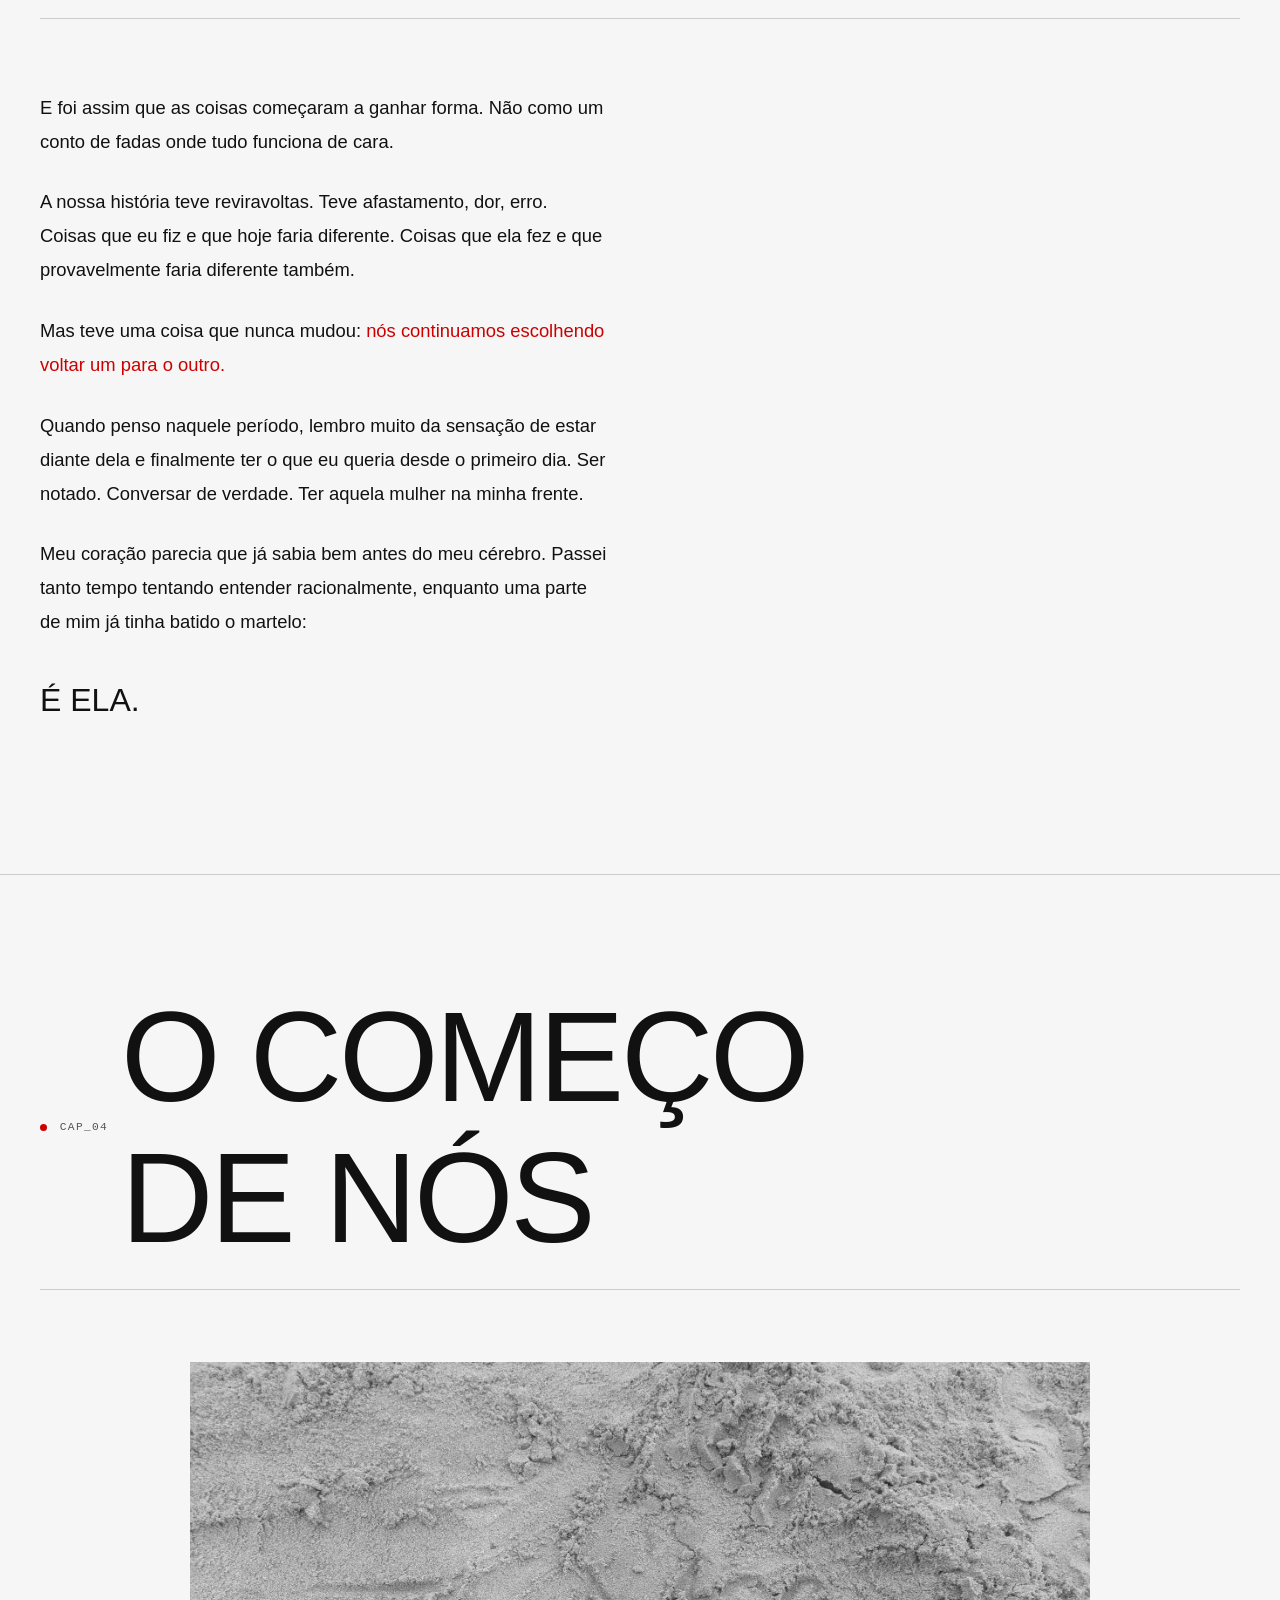
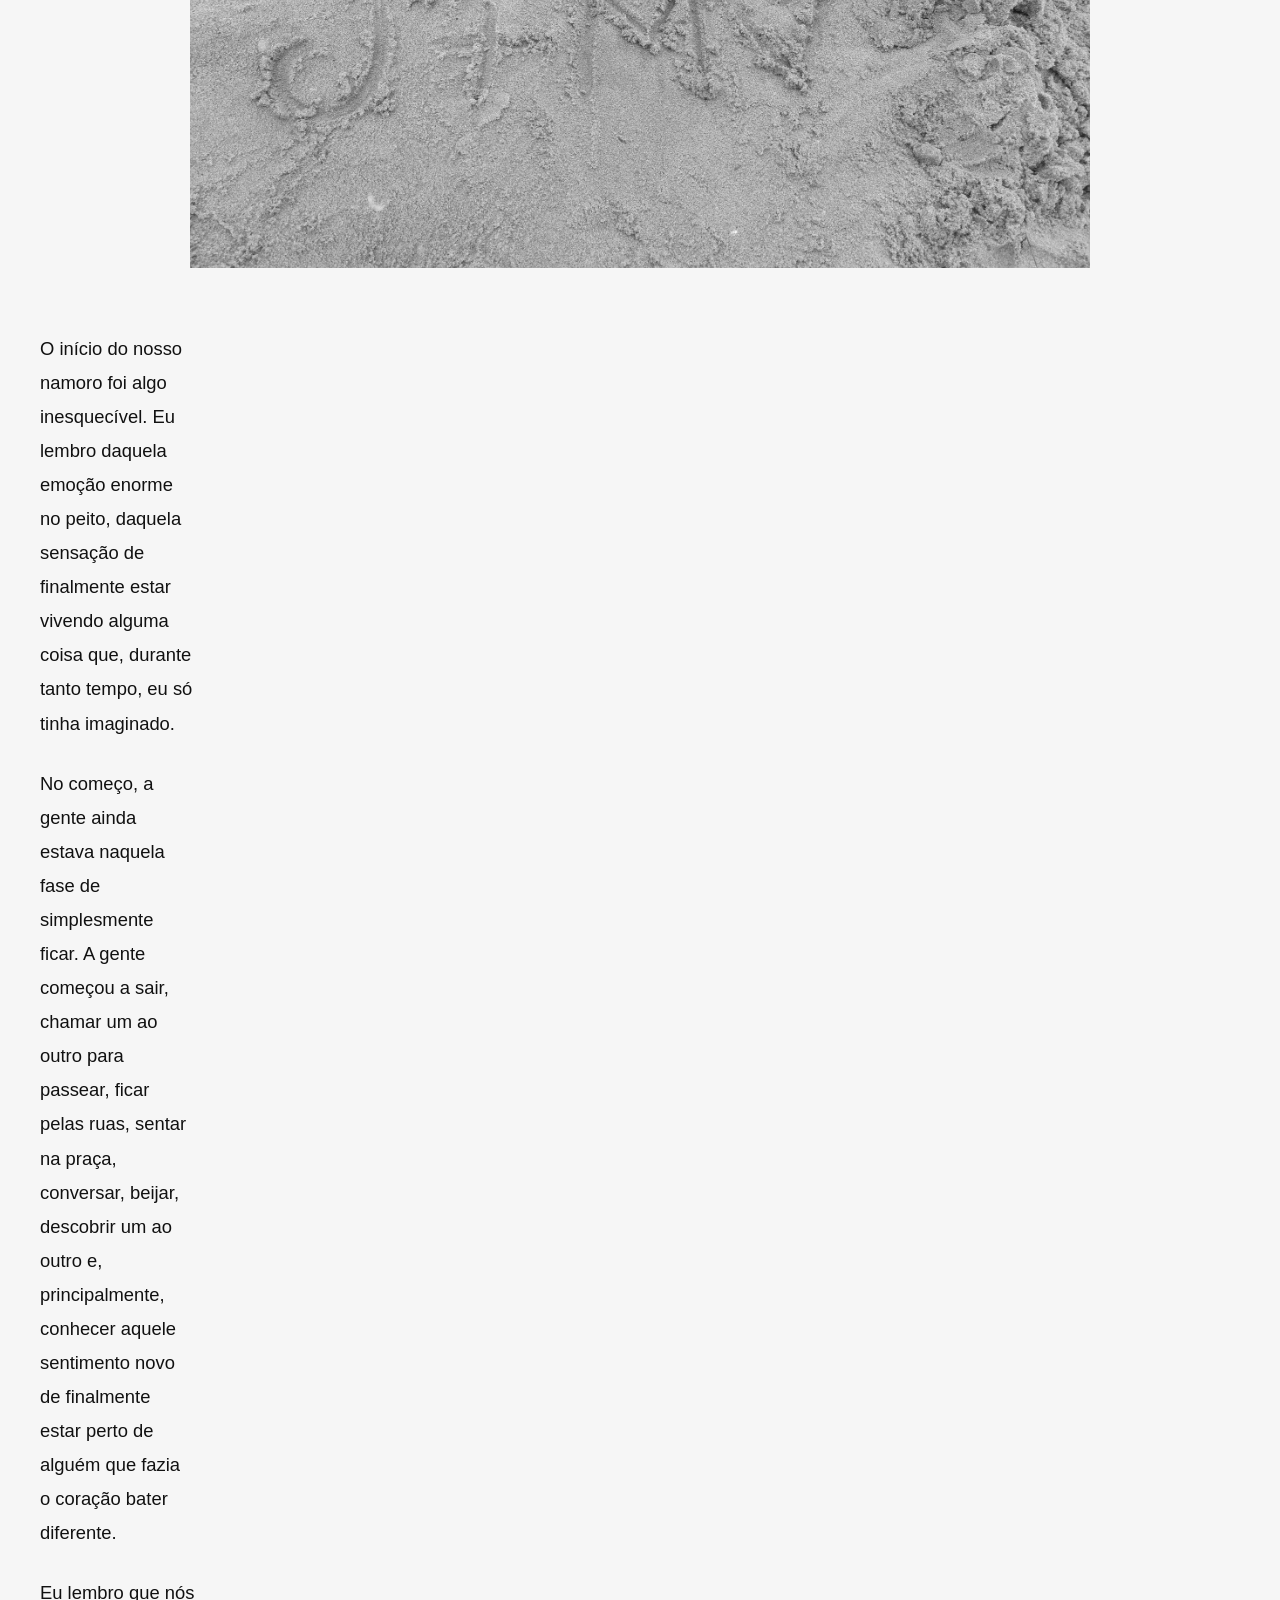
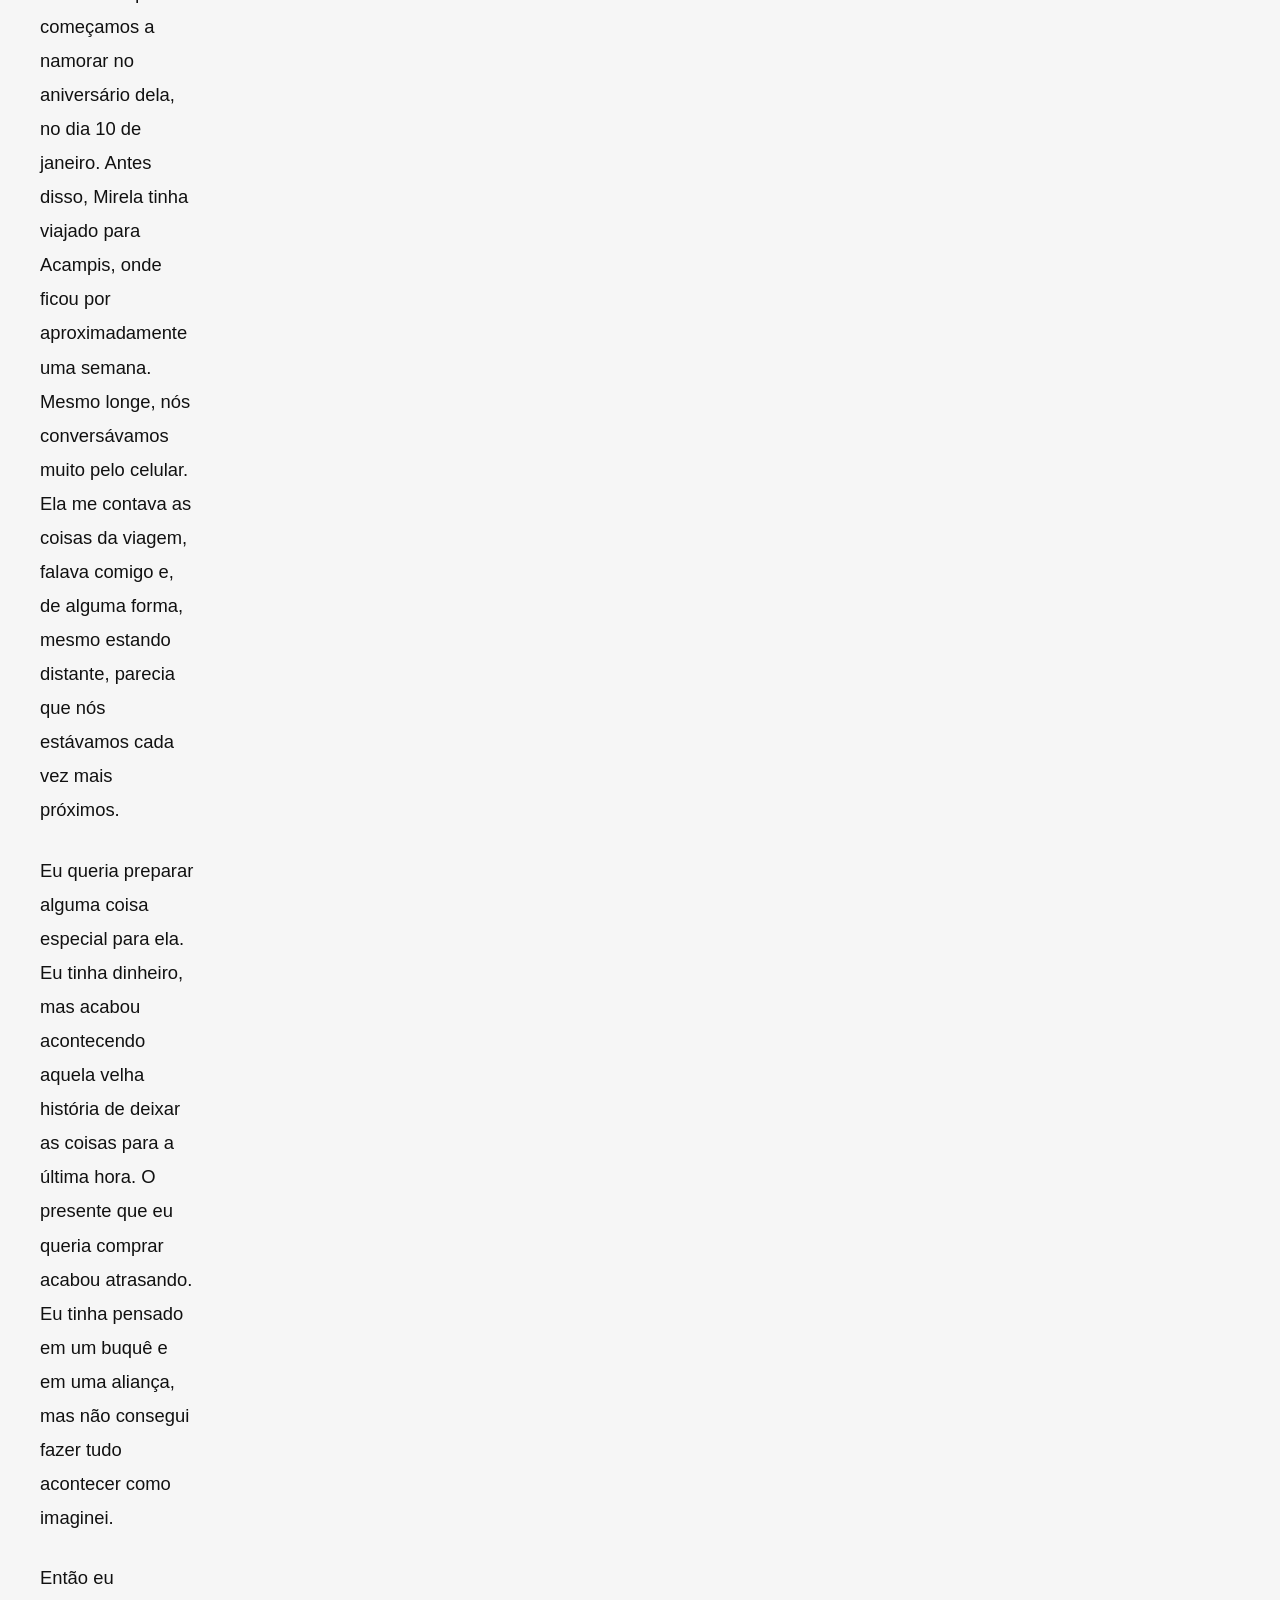
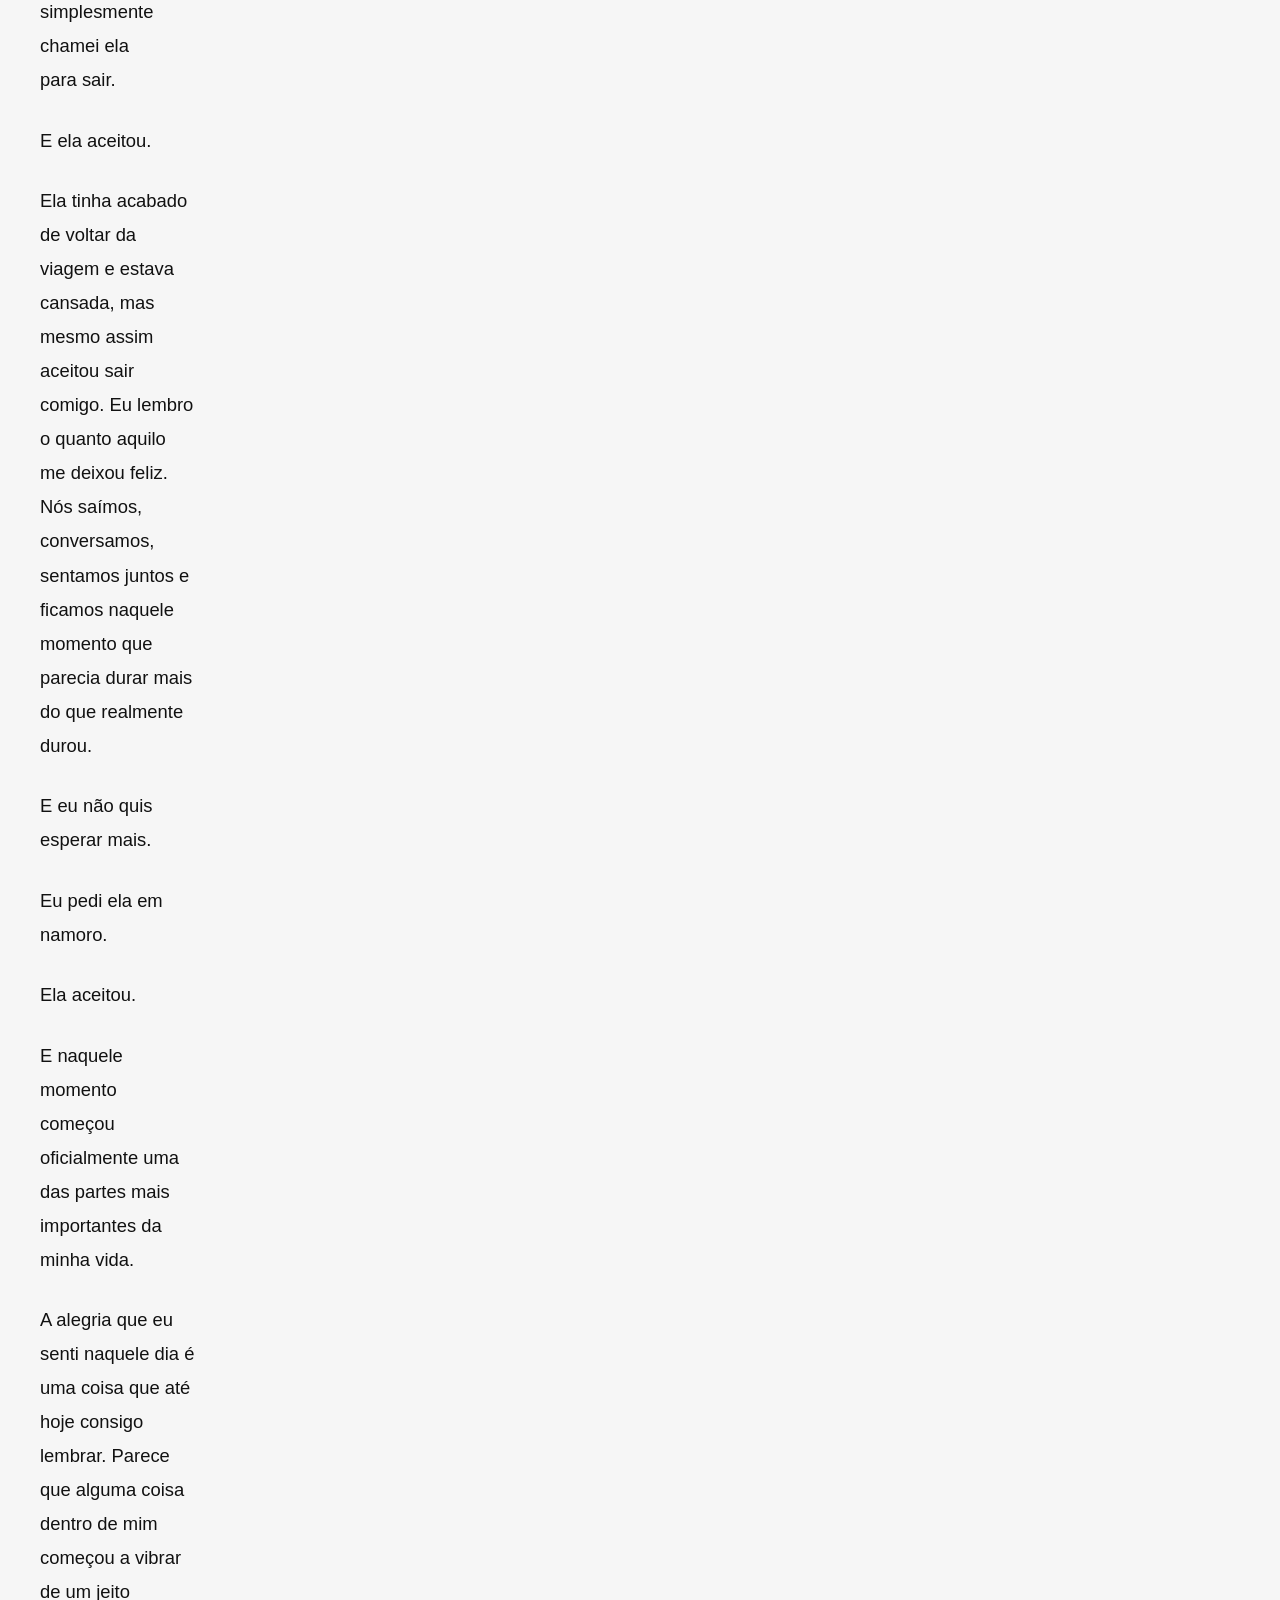
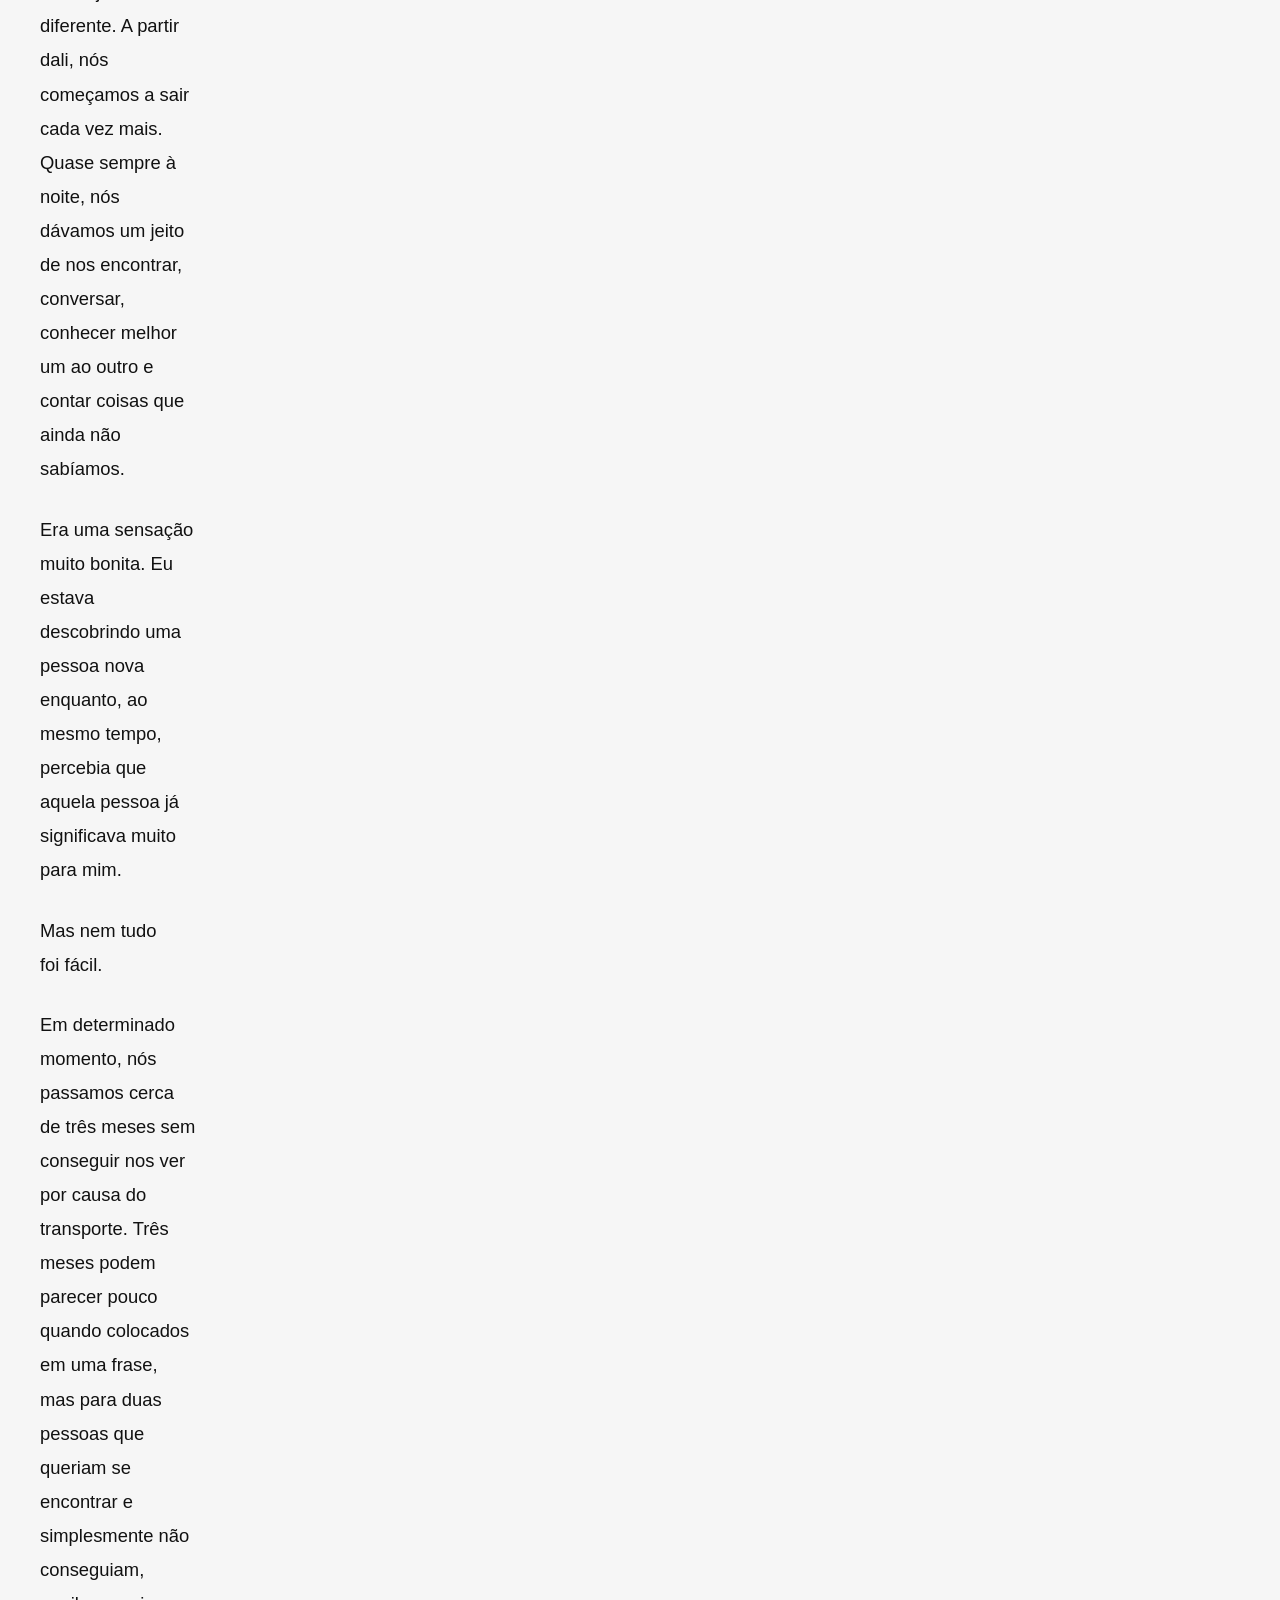
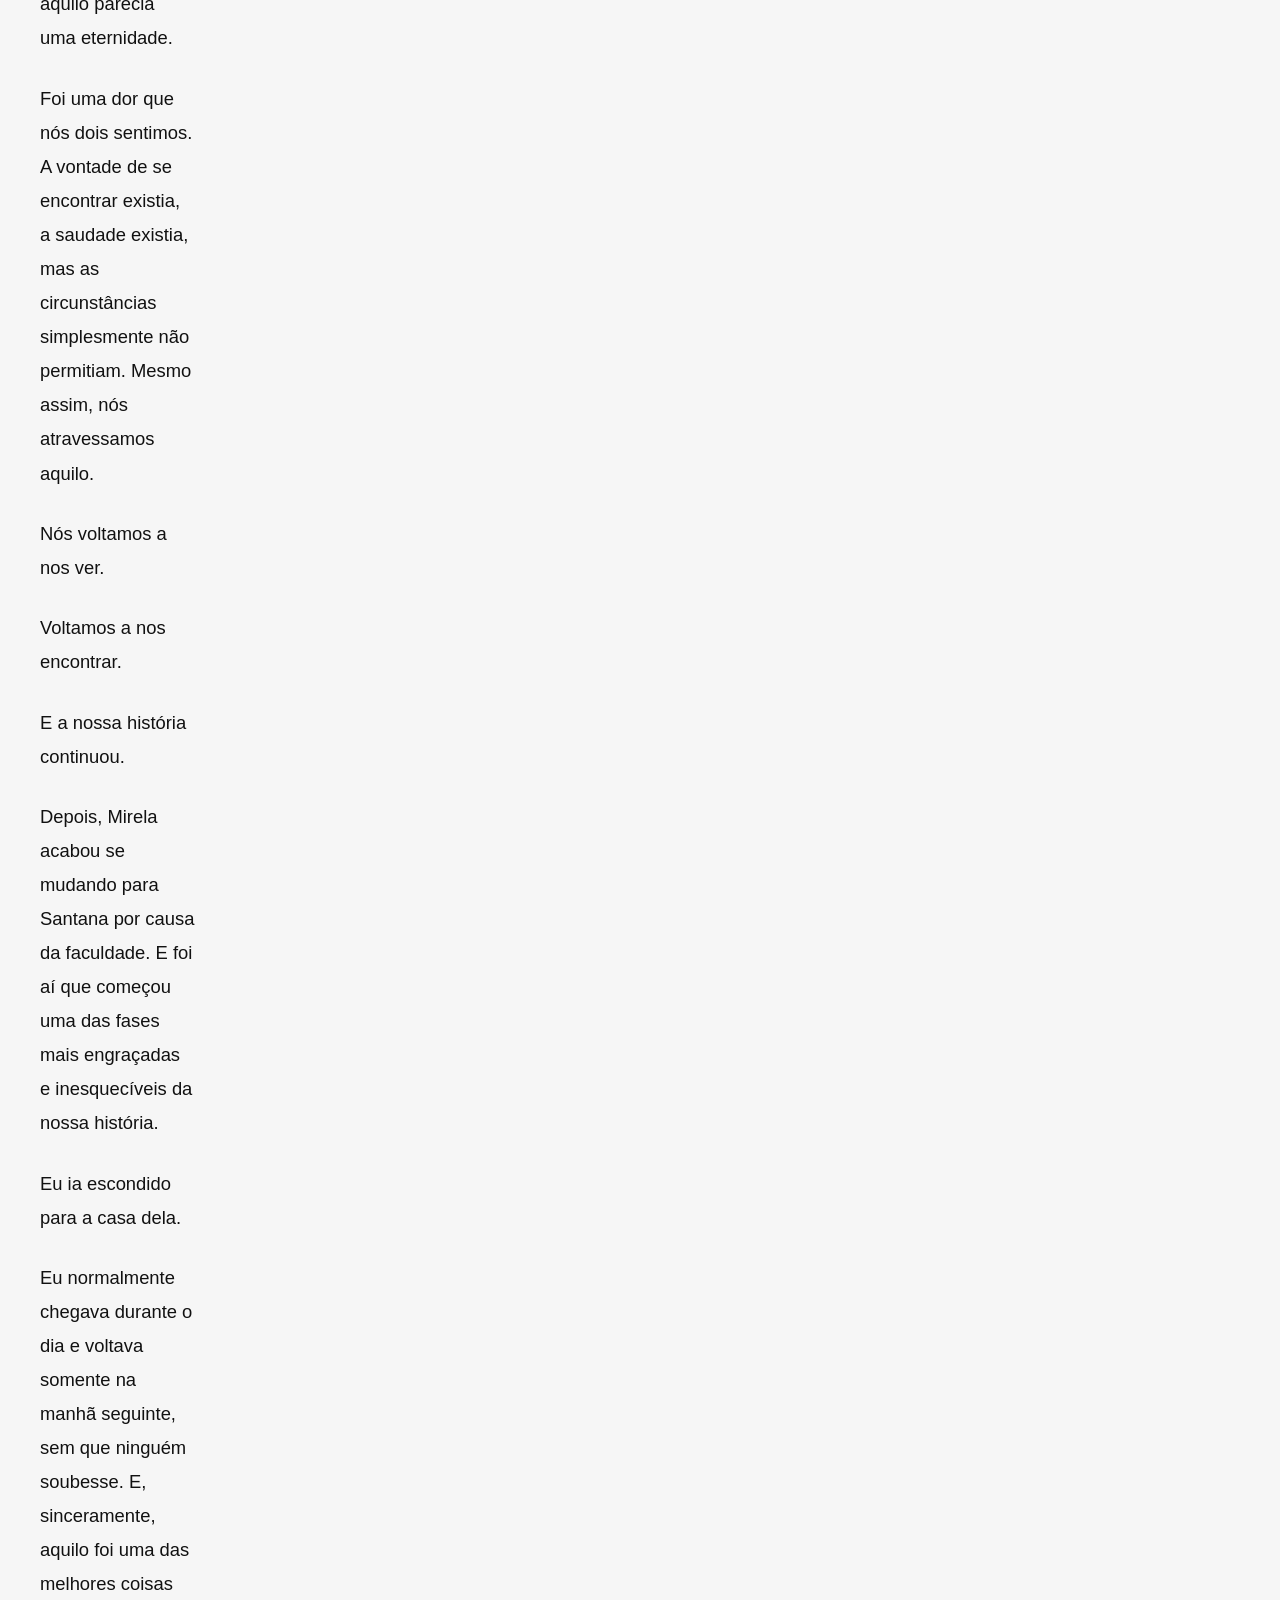
==== commit 68ccf6ea: "Adiciona capítulo Nossa Filha e troca a música" ====
--- a/index.html
+++ b/index.html
@@ -18,7 +18,7 @@
     id="youtube-player"
     width="0"
     height="0"
-    src="https://www.youtube.com/embed/iivDKcFPqhY?enablejsapi=1&loop=1&playlist=iivDKcFPqhY"
+    src="https://www.youtube.com/embed/HMcuQVVGaNQ?enablejsapi=1&loop=1&playlist=HMcuQVVGaNQ"
     frameborder="0"
     allow="autoplay">
 </iframe>
@@ -472,11 +472,60 @@
         </section>
 
 
-        <!-- CAPÍTULO 09: O AGORA -->
+        <!-- CAPÍTULO 09: NOSSA FILHA -->
         <section id="capitulo-09">
             <div class="container">
                 <div class="chapter-header reveal">
                     <span class="chapter-num">CAP_09</span>
+                    <h2 class="title-large">NOSSA<br>FILHA</h2>
+                </div>
+
+                <div class="editorial-layout right-text">
+                    <div class="image-content reveal reveal-delay-1">
+                        <div class="image-wrapper">
+                            <img src="imagens/branquinha.jpg" alt="Branquinha, nossa filha">
+                        </div>
+                        <p class="text-mono image-caption">FIG 03. BRANQUINHA — NOSSA FILHA</p>
+                    </div>
+
+                    <div class="text-content reveal reveal-delay-2">
+                        <div class="text-block text-body">
+                            <p>A Branquinha não chegou na nossa vida de um jeito fácil. Ela era uma gatinha de rua e estava numa situação triste.</p>
+                            <p>Estava gripada, com os olhos tão fechados que não conseguia enxergar nada, e não comia. Antes de encontrar a gente, provavelmente já tinha conhecido o frio e a fome.</p>
+                            <p>Quando eu e minha mulher olhamos para ela, vimos o quanto era pequena, frágil e fofa. Não tinha como simplesmente deixar aquela gatinha sozinha.</p>
+
+                            <div class="highlight-phrase" style="border-color: #111;">
+                                Mas gosto de pensar que não fomos apenas nós que adotamos ela. Foi ela que adotou a gente também.
+                            </div>
+
+                            <p>Nós cuidamos muito bem dela do começo ao fim. Levamos ao veterinário, demos comida, remédio, carinho e tudo que ela precisava até ficar boa.</p>
+                            <p>Demos a ela um nome único, um nome que só podia ser dela: Branquinha. E, desde então, a gente ama nossa filhinha cada dia mais.</p>
+                            <p>Mas, para falar da nossa filha, eu também preciso falar de um gatinho que continua morando no nosso coração.</p>
+                            <p>O nome dele é Toquinho.</p>
+                            <p>Toquinho foi o primeiro gato da minha mulher e o companheiro dela durante uma parte enorme da vida. Quando Mirela estava triste, ele era o porto seguro dela. Era presença, consolo e motivo de alegria.</p>
+                            <p>Ele viveu bastante. Hoje está no céu, mas o amor e as lembranças que deixou continuam aqui.</p>
+                            <p>Eu fui pai dele por pouco tempo. Cheguei um pouco tarde na história. Conheci meu filhinho Toquinho e, poucos meses depois, ele partiu.</p>
+                            <p>Depois que ele se foi, eu cuidei da mãe dele. Fiquei ao lado dela até a Branquinha chegar e trazer uma nova forma de amor para a nossa casa.</p>
+                            <p>A Branquinha não veio para ocupar o lugar do Toquinho, porque esse lugar sempre vai ser dele. Ela veio para construir o lugar dela na nossa família.</p>
+
+                            <div class="highlight-phrase" style="border-color: #111;">
+                                Se o Toquinho ainda estivesse vivo, tenho certeza de que ele amaria conhecer a Branquinha: a sucessora dele nessa missão tão bonita de cuidar da alma da Mirela.
+                            </div>
+
+                            <p>Antes era ele quem tornava os dias dela mais leves. Agora a Branquinha continua esse carinho do jeito dela, com a própria personalidade, as próprias manias e o próprio amor.</p>
+                            <p>E assim a nossa família continua crescendo sem esquecer quem ajudou a construir tudo isso primeiro.</p>
+                        </div>
+                    </div>
+                </div>
+            </div>
+        </section>
+
+
+        <!-- CAPÍTULO 10: O AGORA -->
+        <section id="capitulo-10">
+            <div class="container">
+                <div class="chapter-header reveal">
+                    <span class="chapter-num">CAP_10</span>
                     <h2 class="title-large">O AGORA</h2>
                 </div>
 
--- a/css/style.css
+++ b/css/style.css
@@ -1,410 +1,15 @@
 :root {
-    --bg-color: #f6f6f6;
-    --text-color: #111111;
-    --accent-color: #cc0000;
-    --font-title: 'Inter', sans-serif;
-    --font-display: 'Oswald', sans-serif;
-    --font-body: 'Inter', sans-serif;
-    --font-mono: 'Space Mono', monospace;
-    --spacing-base: 2rem;
+    --bg-color:#f6f6f6; --text-color:#111; --accent-color:#cc0000; --muted-color:#555; --line-color:#ccc;
+    --font-title:'Inter',sans-serif; --font-display:'Oswald',sans-serif; --font-body:'Inter',sans-serif; --font-mono:'Space Mono',monospace;
+    --spacing-base:2rem; --reading-width:680px; --ease-editorial:cubic-bezier(.19,1,.22,1); --ease-soft:cubic-bezier(.22,1,.36,1);
 }
-
-* {
-    margin: 0;
-    padding: 0;
-    box-sizing: border-box;
-}
-
-.reveal {
-    opacity: 1;
-    transform: none;
-}
-
-body.js-enabled .reveal {
-    opacity: 0;
-    transform: translateY(40px);
-    transition: opacity 1s cubic-bezier(0.19, 1, 0.22, 1), transform 1s cubic-bezier(0.19, 1, 0.22, 1);
-}
-
-body.js-enabled .reveal.active {
-    opacity: 1;
-    transform: translateY(0);
-}
-
-body.js-enabled .reveal-delay-1 { transition-delay: 0.2s; }
-body.js-enabled .reveal-delay-2 { transition-delay: 0.4s; }
-
-body {
-    background-color: var(--bg-color);
-    color: var(--text-color);
-    font-family: var(--font-body);
-    line-height: 1.6;
-    overflow-x: hidden;
-    -webkit-font-smoothing: antialiased;
-}
-
-img {
-    max-width: 100%;
-    height: auto;
-    display: block;
-    filter: grayscale(100%);
-    transition: filter 0.5s ease;
-}
-
-main {
-    width: 100%;
-}
-
-section {
-    width: 100%;
-    min-height: 100vh;
-    padding: calc(var(--spacing-base) * 2) var(--spacing-base);
-    display: flex;
-    flex-direction: column;
-    position: relative;
-}
-
-.container {
-    width: 100%;
-    max-width: 1200px;
-    margin: 0 auto;
-    position: relative;
-}
-
-h1, h2, h3 {
-    font-family: var(--font-display);
-    text-transform: uppercase;
-    line-height: 1.1;
-}
-
-.title-huge {
-    font-size: clamp(4rem, 15vw, 12rem);
-    font-weight: 400;
-    letter-spacing: -0.02em;
-}
-
-.title-large {
-    font-size: clamp(3rem, 10vw, 8rem);
-    font-weight: 300;
-}
-
-.text-mono {
-    font-family: var(--font-mono);
-    font-size: 0.75rem;
-    text-transform: uppercase;
-    letter-spacing: 0.1em;
-    color: #555;
-}
-
-.text-body {
-    font-size: clamp(1rem, 1.5vw, 1.15rem);
-    max-width: 650px;
-    font-weight: 300;
-    line-height: 1.8;
-}
-
-.text-body p {
-    margin-bottom: 1.5rem;
-}
-
-.accent {
-    color: var(--accent-color);
-}
-
-.highlight-phrase {
-    font-size: 1.5em;
-    line-height: 1.4;
-    font-weight: 400;
-    margin: 2.5rem 0;
-    padding-left: 1.5rem;
-    border-left: 2px solid var(--accent-color);
-    color: #333;
-}
-
-.top-nav {
-    width: 100%;
-    max-width: 1200px;
-    margin: 0 auto;
-    display: flex;
-    justify-content: space-between;
-    align-items: center;
-    padding: 1.5rem var(--spacing-base);
-    border-bottom: 1px solid #ccc;
-    font-family: var(--font-body);
-    font-weight: 500;
-    font-size: 0.85rem;
-    text-transform: uppercase;
-    letter-spacing: 0.05em;
-}
-
-.menu-icon {
-    display: flex;
-    flex-direction: column;
-    gap: 6px;
-    cursor: pointer;
-}
-
-.menu-icon span {
-    display: block;
-    width: 35px;
-    height: 1px;
-    background-color: var(--text-color);
-}
-
-/* --- CAPÍTULO 00 (Hero) --- */
-#capitulo-00 {
-    min-height: auto;
-    padding-top: 3rem;
-    padding-bottom: 2rem;
-}
-
-.hero-top {
-    display: flex;
-    flex-direction: column;
-    gap: 2rem;
-    margin-bottom: 3rem;
-}
-
-.hero-title {
-    font-family: var(--font-title);
-    font-size: clamp(3rem, 7vw, 6rem);
-    font-weight: 200;
-    line-height: 1.1;
-    letter-spacing: -0.03em;
-    text-transform: uppercase;
-    flex: 1;
-}
-
-.circled-word {
-    position: relative;
-    display: inline-block;
-    padding: 0 0.1em;
-    z-index: 1;
-}
-
-.circled-word svg {
-    position: absolute;
-    top: 50%;
-    left: 50%;
-    transform: translate(-50%, -50%);
-    width: 130%;
-    height: 140%;
-    pointer-events: none;
-    z-index: -1;
-}
-
-.hero-text {
-    font-family: var(--font-body);
-    font-size: 1rem;
-    line-height: 1.6;
-    font-weight: 300;
-    color: #333;
-    flex: 0 0 35%;
-    font-style: italic;
-    border-left: 1px solid #ccc;
-    padding-left: 1.5rem;
-}
-
-.hero-image {
-    width: 100%;
-    margin-bottom: 2rem;
-}
-
-.hero-image img {
-    width: 100%;
-    height: 40vh;
-    object-fit: cover;
-    object-position: center 25%;
-}
-
-.hero-bottom {
-    display: flex;
-    flex-direction: column;
-    gap: 2rem;
-    margin-bottom: 4rem;
-}
-
-.hero-info-group {
-    display: flex;
-    flex-direction: column;
-    gap: 1.5rem;
-}
-
-.info-block {
-    display: flex;
-    flex-direction: column;
-    font-family: var(--font-mono);
-    font-size: 0.85rem;
-    line-height: 1.3;
-    font-weight: 500;
-    text-transform: uppercase;
-}
-
-.info-block span {
-    font-weight: 400;
-    color: #777;
-    margin-bottom: 0.2rem;
-    text-transform: none;
-}
-
-.chapter-header {
-    display: flex;
-    align-items: flex-start;
-    margin-bottom: 4rem;
-}
-
-.chapter-num {
-    writing-mode: vertical-rl;
-    transform: rotate(180deg);
-    margin-right: 1rem;
-    font-family: var(--font-mono);
-    font-size: 0.8rem;
-}
-
-.editorial-layout {
-    display: grid;
-    grid-template-columns: 1fr;
-    gap: 3rem;
-    margin-top: 2rem;
-}
-
-.image-wrapper {
-    position: relative;
-    overflow: hidden;
-    background: #e0e0e0;
-}
-
-.image-caption {
-    margin-top: 0.5rem;
-    text-align: right;
-    border-top: 1px solid #ccc;
-    padding-top: 0.5rem;
-    margin-bottom: 2rem;
-}
-
-.text-block {
-    margin-bottom: 4rem;
-}
-
-.dialogue-box {
-    max-width: 500px;
-    margin: 3rem auto;
-    border-left: 1px solid var(--accent-color);
-    padding-left: 1.5rem;
-}
-
-.dialogue-line {
-    margin-bottom: 1.5rem;
-}
-
-.speaker {
-    display: block;
-    font-family: var(--font-mono);
-    font-size: 0.75rem;
-    margin-bottom: 0.2rem;
-    font-weight: 700;
-}
-
-.dark-section {
-    background-color: #111;
-    color: #f6f6f6;
-    padding: 0;
-}
-
-.dark-section .text-mono {
-    color: #aaa;
-}
-
-.bg-image-container {
-    position: relative;
-    width: 100%;
-    height: 100vh;
-    overflow: hidden;
-    display: flex;
-    align-items: center;
-    justify-content: center;
-}
-
-.bg-image-container img {
-    position: absolute;
-    top: 0;
-    left: 0;
-    width: 100%;
-    height: 100%;
-    object-fit: cover;
-    opacity: 0.4;
-}
-
-.jonas-hero-content {
-    position: relative;
-    z-index: 2;
-    padding: var(--spacing-base);
-    height: 100%;
-    width: 100%;
-    max-width: 1200px;
-    display: flex;
-    flex-direction: column;
-    justify-content: space-between;
-}
-
-.jonas-text-content {
-    padding: calc(var(--spacing-base) * 3) var(--spacing-base);
-}
-
-#capitulo-final {
-    justify-content: center;
-    align-items: center;
-    text-align: center;
-    background-color: var(--text-color);
-    color: var(--bg-color);
-    min-height: 80vh;
-}
-
-.final-phrase {
-    font-family: var(--font-body);
-    font-size: clamp(1rem, 2vw, 1.2rem);
-    margin-top: 3rem;
-    font-weight: 300;
-    line-height: 1.8;
-    max-width: 600px;
-    margin-left: auto;
-    margin-right: auto;
-}
-
-.signature {
-    font-family: var(--font-mono);
-    margin-top: 4rem;
-    font-size: 0.85rem;
-    color: #888;
-}
-
-@media (min-width: 768px) {
-    .hero-top {
-        flex-direction: row;
-        justify-content: space-between;
-        align-items: center;
-    }
-    
-    .hero-bottom {
-        flex-direction: row;
-        justify-content: space-between;
-        align-items: flex-end;
-    }
-
-    .hero-info-group {
-        flex-direction: row;
-        gap: 5rem;
-    }
-
-    .editorial-layout {
-        grid-template-columns: repeat(12, 1fr);
-        gap: 4rem;
-        align-items: start;
-    }
-
-    .editorial-layout.left-text .text-content { grid-column: 1 / 7; }
-    .editorial-layout.left-text .image-content { grid-column: 8 / 13; }
-
-    .editorial-layout.right-text .image-content { grid-column: 1 / 6; }
-    .editorial-layout.right-text .text-content { grid-column: 7 / 13; }
-  }
+*{margin:0;padding:0;box-sizing:border-box} html{scroll-behavior:smooth} body{background:var(--bg-color);color:var(--text-color);font-family:var(--font-body);line-height:1.6;overflow-x:hidden;-webkit-font-smoothing:antialiased;text-rendering:optimizeLegibility}
+body.js-enabled .reveal{opacity:0;transform:translate3d(0,24px,0);transition:opacity .85s var(--ease-editorial),transform .95s var(--ease-editorial);will-change:opacity,transform} body.js-enabled .reveal.reveal-title{transform:translate3d(0,38px,0) scale(.988);transition-duration:1s} body.js-enabled .reveal.reveal-text{transform:translate3d(0,18px,0)} body.js-enabled .reveal.reveal-paragraph{transform:translate3d(0,14px,0);transition-duration:.72s;transition-delay:var(--p-delay,0s)} body.js-enabled .reveal.reveal-image{transform:translate3d(0,20px,0) scale(.975);transition-duration:1s} body.js-enabled .reveal.reveal-tag{transform:translate3d(-10px,0,0);transition-duration:.65s} body.js-enabled .reveal.reveal-line{transform:translate3d(0,10px,0) scaleX(.985);transform-origin:left center} body.js-enabled .reveal.active{opacity:1;transform:translate3d(0,0,0) scale(1)}
+img{max-width:100%;height:auto;display:block;filter:grayscale(100%);transition:filter .5s ease,transform 1.1s var(--ease-soft)} main{width:100%} section{width:100%;min-height:auto;padding:7rem var(--spacing-base) 9rem;display:flex;flex-direction:column;position:relative} section[id^="capitulo-"]:not(#capitulo-00):not(#capitulo-final){border-top:1px solid var(--line-color)} .container{width:100%;max-width:1200px;margin:0 auto;position:relative} h1,h2,h3{font-family:var(--font-display);text-transform:uppercase;line-height:1.1} .title-huge{font-size:clamp(4rem,15vw,12rem);font-weight:400;letter-spacing:-.02em}.title-large{font-size:clamp(3rem,10vw,8rem);font-weight:300;letter-spacing:-.025em}.text-mono{font-family:var(--font-mono);font-size:.75rem;text-transform:uppercase;letter-spacing:.1em;color:var(--muted-color)} .text-body{width:100%;max-width:var(--reading-width);font-size:clamp(1rem,1.5vw,1.15rem);font-weight:300;line-height:1.85}.text-body p{margin-bottom:1.65rem;text-wrap:pretty}.text-body p:last-child{margin-bottom:0}.accent{color:var(--accent-color)} .highlight-phrase{font-size:1.5em;line-height:1.4;font-weight:400;margin:3rem 0;padding:1.1rem 0 1.1rem 1.5rem;border-left:2px solid var(--accent-color);color:#333}
+.top-nav{width:100%;max-width:1200px;margin:0 auto;display:flex;justify-content:space-between;align-items:center;padding:1.5rem var(--spacing-base);border-bottom:1px solid var(--line-color);font-family:var(--font-body);font-weight:500;font-size:.85rem;text-transform:uppercase;letter-spacing:.05em}.menu-icon{display:flex;flex-direction:column;gap:6px;cursor:pointer}.menu-icon span{display:block;width:35px;height:1px;background:var(--text-color)} #capitulo-00{min-height:auto;padding-top:3rem;padding-bottom:8rem}.hero-top{display:flex;flex-direction:column;gap:2rem;margin-bottom:3rem}.hero-title{font-family:var(--font-title);font-size:clamp(3rem,7vw,6rem);font-weight:200;line-height:1.1;letter-spacing:-.03em;text-transform:uppercase;flex:1}.circled-word{position:relative;display:inline-block;padding:0 .1em;z-index:1}.circled-word svg{position:absolute;top:50%;left:50%;transform:translate(-50%,-50%);width:130%;height:140%;pointer-events:none;z-index:-1}.hero-text{font-family:var(--font-body);font-size:1rem;line-height:1.6;font-weight:300;color:#333;flex:0 0 35%;font-style:italic;border-left:1px solid var(--line-color);padding-left:1.5rem}.memory-photo{width:100%;margin:0 auto 3.5rem}.memory-photo img{width:100%;max-height:62vh;object-fit:cover;object-position:center}.memory-caption{width:100%;margin-top:.75rem;padding:.65rem 0;border-top:1px solid var(--line-color);border-bottom:1px solid var(--line-color);text-align:center;font-family:var(--font-mono);font-size:.72rem;letter-spacing:.14em;text-transform:uppercase;color:var(--muted-color)}.hero-bottom{display:flex;flex-direction:column;gap:2rem;margin-bottom:5rem}.hero-info-group{display:flex;flex-direction:column;gap:1.5rem}.info-block{display:flex;flex-direction:column;font-family:var(--font-mono);font-size:.85rem;line-height:1.3;font-weight:500;text-transform:uppercase}.info-block span{font-weight:400;color:#777;margin-bottom:.2rem;text-transform:none}
+.chapter-header{display:flex;align-items:center;gap:.8rem;margin-bottom:4.5rem;padding-bottom:1.25rem;border-bottom:1px solid var(--line-color)} .chapter-num{display:inline-block;font-family:var(--font-mono);font-size:.7rem;letter-spacing:.12em;color:var(--muted-color);font-weight:400;white-space:nowrap}.chapter-header::before{content:"";width:7px;height:7px;flex:0 0 7px;border-radius:50%;background:var(--accent-color);box-shadow:0 0 0 0 rgba(204,0,0,.35);animation:camera-record 1.8s ease-in-out infinite}@keyframes camera-record{0%,100%{opacity:.45;box-shadow:0 0 0 0 rgba(204,0,0,.28)}50%{opacity:1;box-shadow:0 0 0 5px rgba(204,0,0,0)}}
+.editorial-layout{display:grid;grid-template-columns:1fr;gap:3.5rem;margin-top:2rem}.editorial-layout .text-content{width:100%}.editorial-layout .text-content .text-block{margin-bottom:0}.image-wrapper{position:relative;overflow:hidden;background:#e0e0e0}.image-wrapper img{width:100%}.image-caption{margin-top:.5rem;text-align:right;border-top:1px solid var(--line-color);padding-top:.5rem;margin-bottom:2rem}.text-block{margin-bottom:4rem}.dialogue-box{max-width:500px;margin:3rem auto;border-left:1px solid var(--accent-color);padding-left:1.5rem}.dialogue-line{margin-bottom:1.5rem}.speaker{display:block;font-family:var(--font-mono);font-size:.75rem;margin-bottom:.2rem;font-weight:700}.merged-nos{width:100%;margin:7rem 0 0;padding-top:4rem;border-top:1px solid var(--line-color)}.merged-nos h1,.merged-nos h2,.merged-nos h3{margin-bottom:3rem}
+.dark-section{background:#111;color:#f6f6f6;padding:0}.dark-section .text-mono{color:#aaa}.bg-image-container{position:relative;width:100%;height:100vh;overflow:hidden;display:flex;align-items:center;justify-content:center}.bg-image-container img{position:absolute;inset:0;width:100%;height:100%;object-fit:cover;object-position:50% 38%;opacity:.4}.jonas-hero-content{position:relative;z-index:2;padding:var(--spacing-base);height:100%;width:100%;max-width:1200px;display:flex;flex-direction:column;justify-content:space-between}.jonas-text-content{padding:calc(var(--spacing-base)*3) var(--spacing-base)} #capitulo-final{justify-content:center;align-items:center;text-align:center;background:var(--text-color);color:var(--bg-color);min-height:80vh;padding-top:8rem;padding-bottom:8rem} #capitulo-final .image-wrapper{width:min(100%,900px);margin:0 auto;border:1px solid #555;padding:1px}#capitulo-final .image-wrapper img{width:100%}.final-phrase{font-family:var(--font-body);font-size:clamp(1rem,2vw,1.2rem);margin-top:3rem;font-weight:300;line-height:1.8;max-width:600px;margin-left:auto;margin-right:auto}.signature{font-family:var(--font-mono);margin-top:4rem;font-size:.85rem;color:#888}
+@media(min-width:768px){.hero-top{flex-direction:row;justify-content:space-between;align-items:center}.hero-bottom{flex-direction:row;justify-content:space-between;align-items:flex-end}.hero-info-group{flex-direction:row;gap:5rem}.editorial-layout{grid-template-columns:repeat(12,1fr);gap:4rem;align-items:start}.editorial-layout.left-text .text-content{grid-column:1/7}.editorial-layout.left-text .image-content{grid-column:8/13}.editorial-layout.right-text .image-content{grid-column:1/6}.editorial-layout.right-text .text-content{grid-column:7/13}}
+@media(max-width:767px){:root{--spacing-base:1.5rem}section{padding-top:5.5rem;padding-bottom:7rem}#capitulo-00{padding-top:2.5rem;padding-bottom:6rem}.top-nav{padding-left:var(--spacing-base);padding-right:var(--spacing-base)}.chapter-header{margin-bottom:3rem;padding-bottom:1rem}.chapter-num{font-size:.64rem}.title-large{font-size:clamp(2.8rem,15vw,5rem)}.text-body{font-size:1rem;line-height:1.82}.text-body p{margin-bottom:1.5rem}.highlight-phrase{font-size:1.3em;margin:2.5rem 0}.memory-photo{margin-bottom:3rem}.dialogue-box{margin-top:2.5rem;margin-bottom:2.5rem}.merged-nos{margin-top:5rem;padding-top:3rem}}
+@media(prefers-reduced-motion:reduce){html{scroll-behavior:auto}body.js-enabled .reveal,body.js-enabled .reveal.reveal-title,body.js-enabled .reveal.reveal-text,body.js-enabled .reveal.reveal-paragraph,body.js-enabled .reveal.reveal-image,body.js-enabled .reveal.reveal-tag,body.js-enabled .reveal.reveal-line{opacity:1;transform:none;transition:none}.chapter-header::before{animation:none;opacity:1}img{transition:none}}
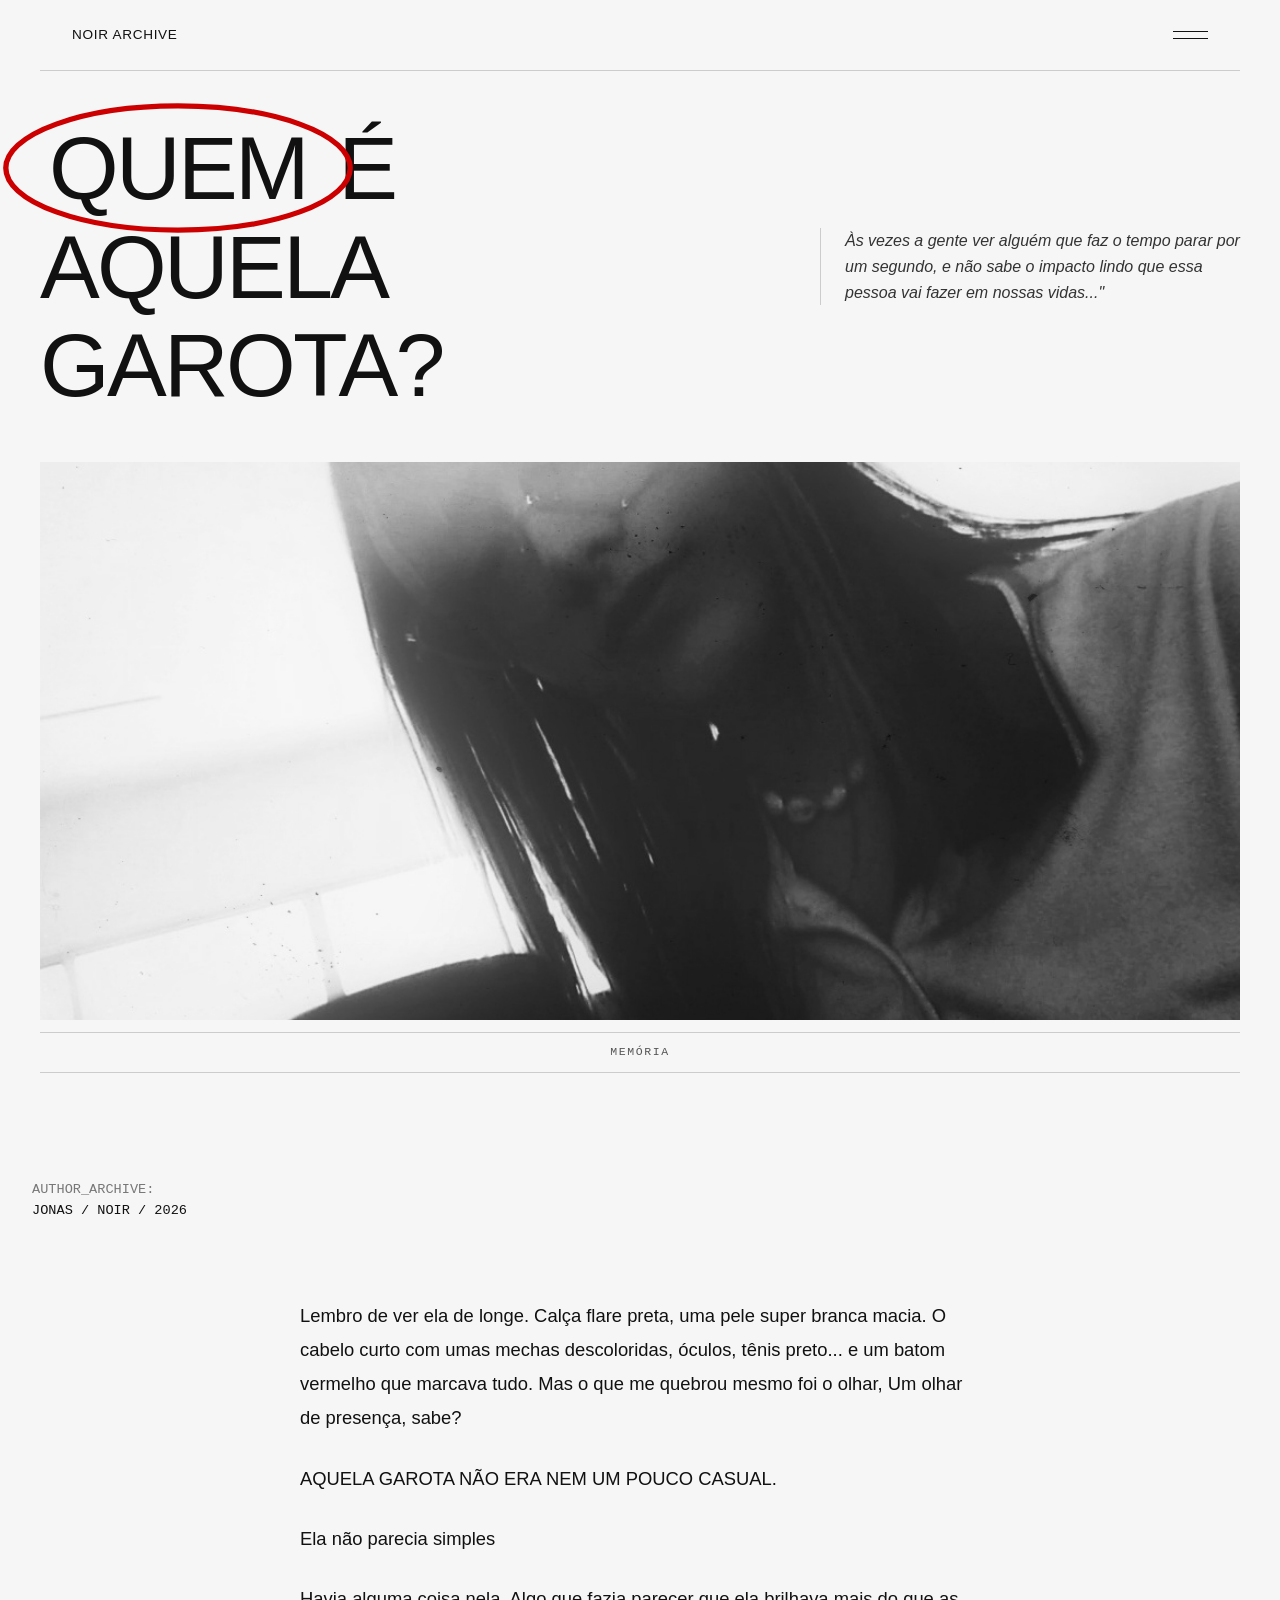
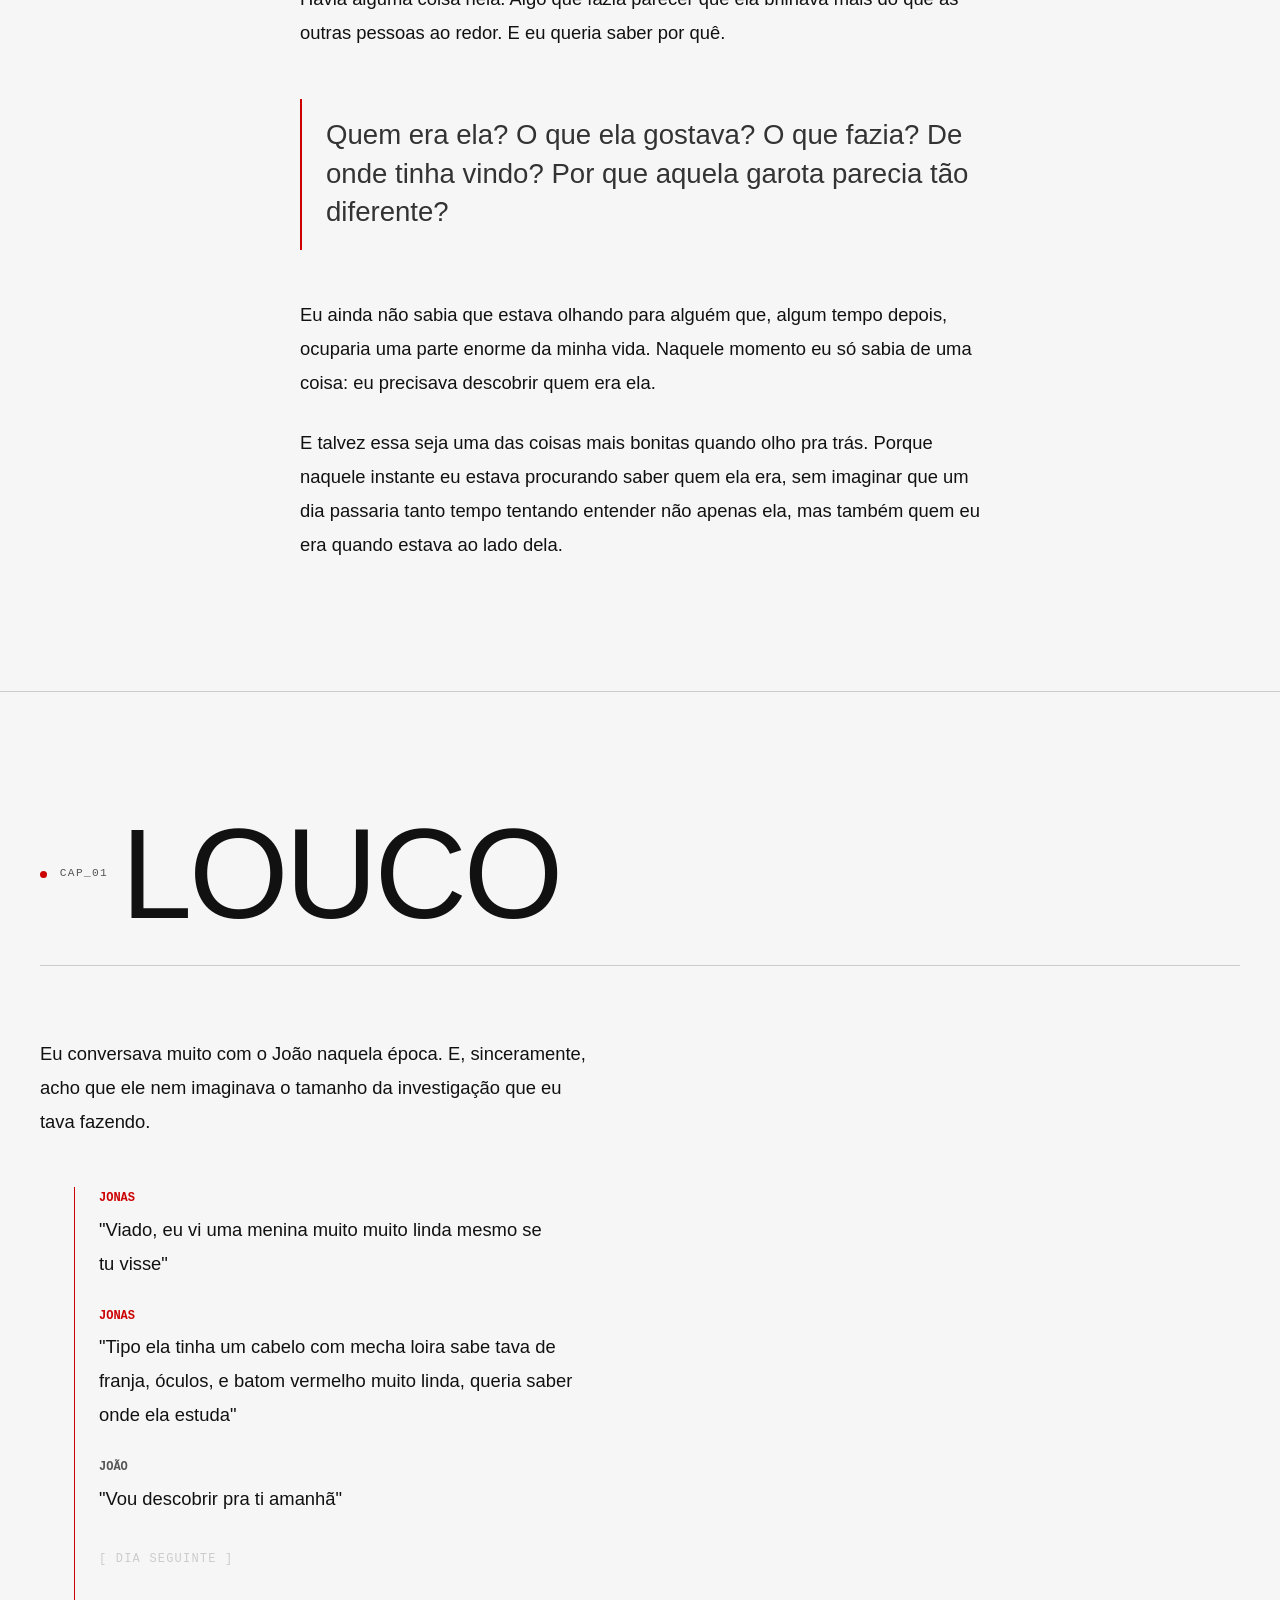
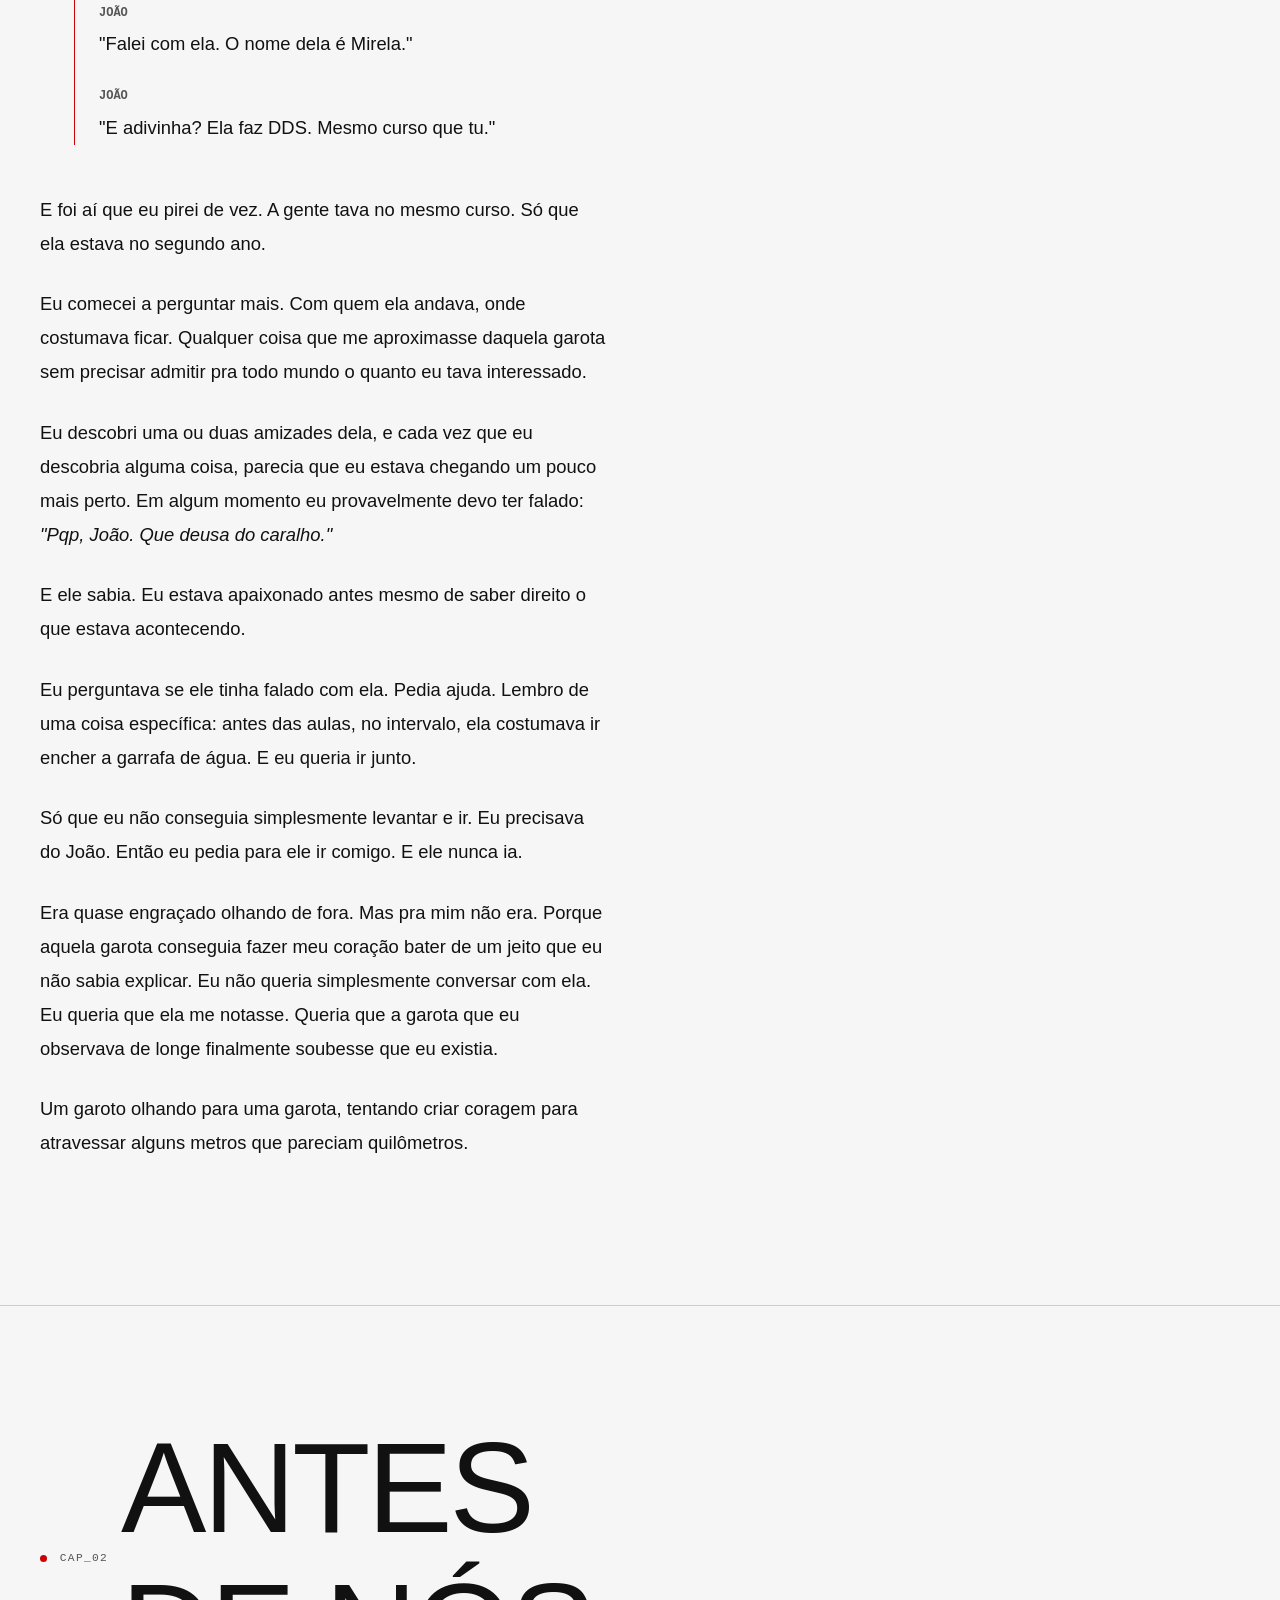
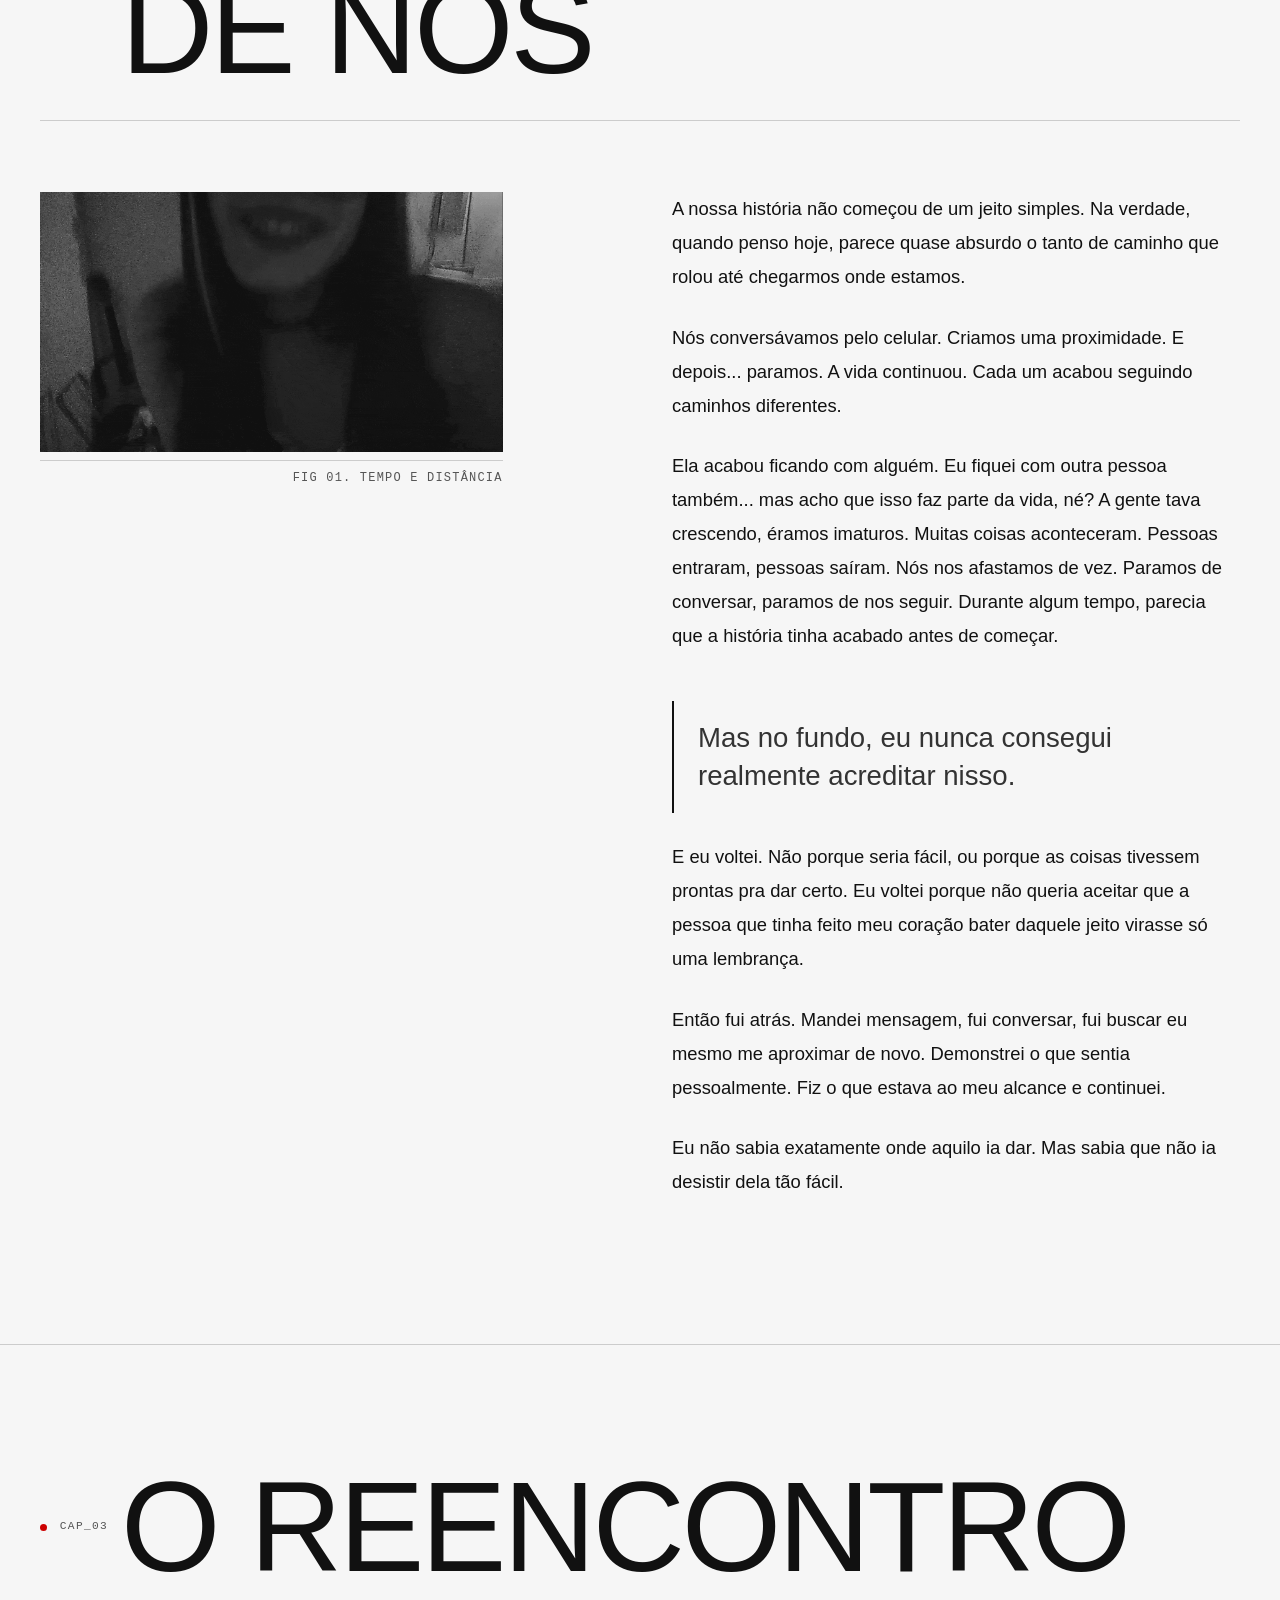
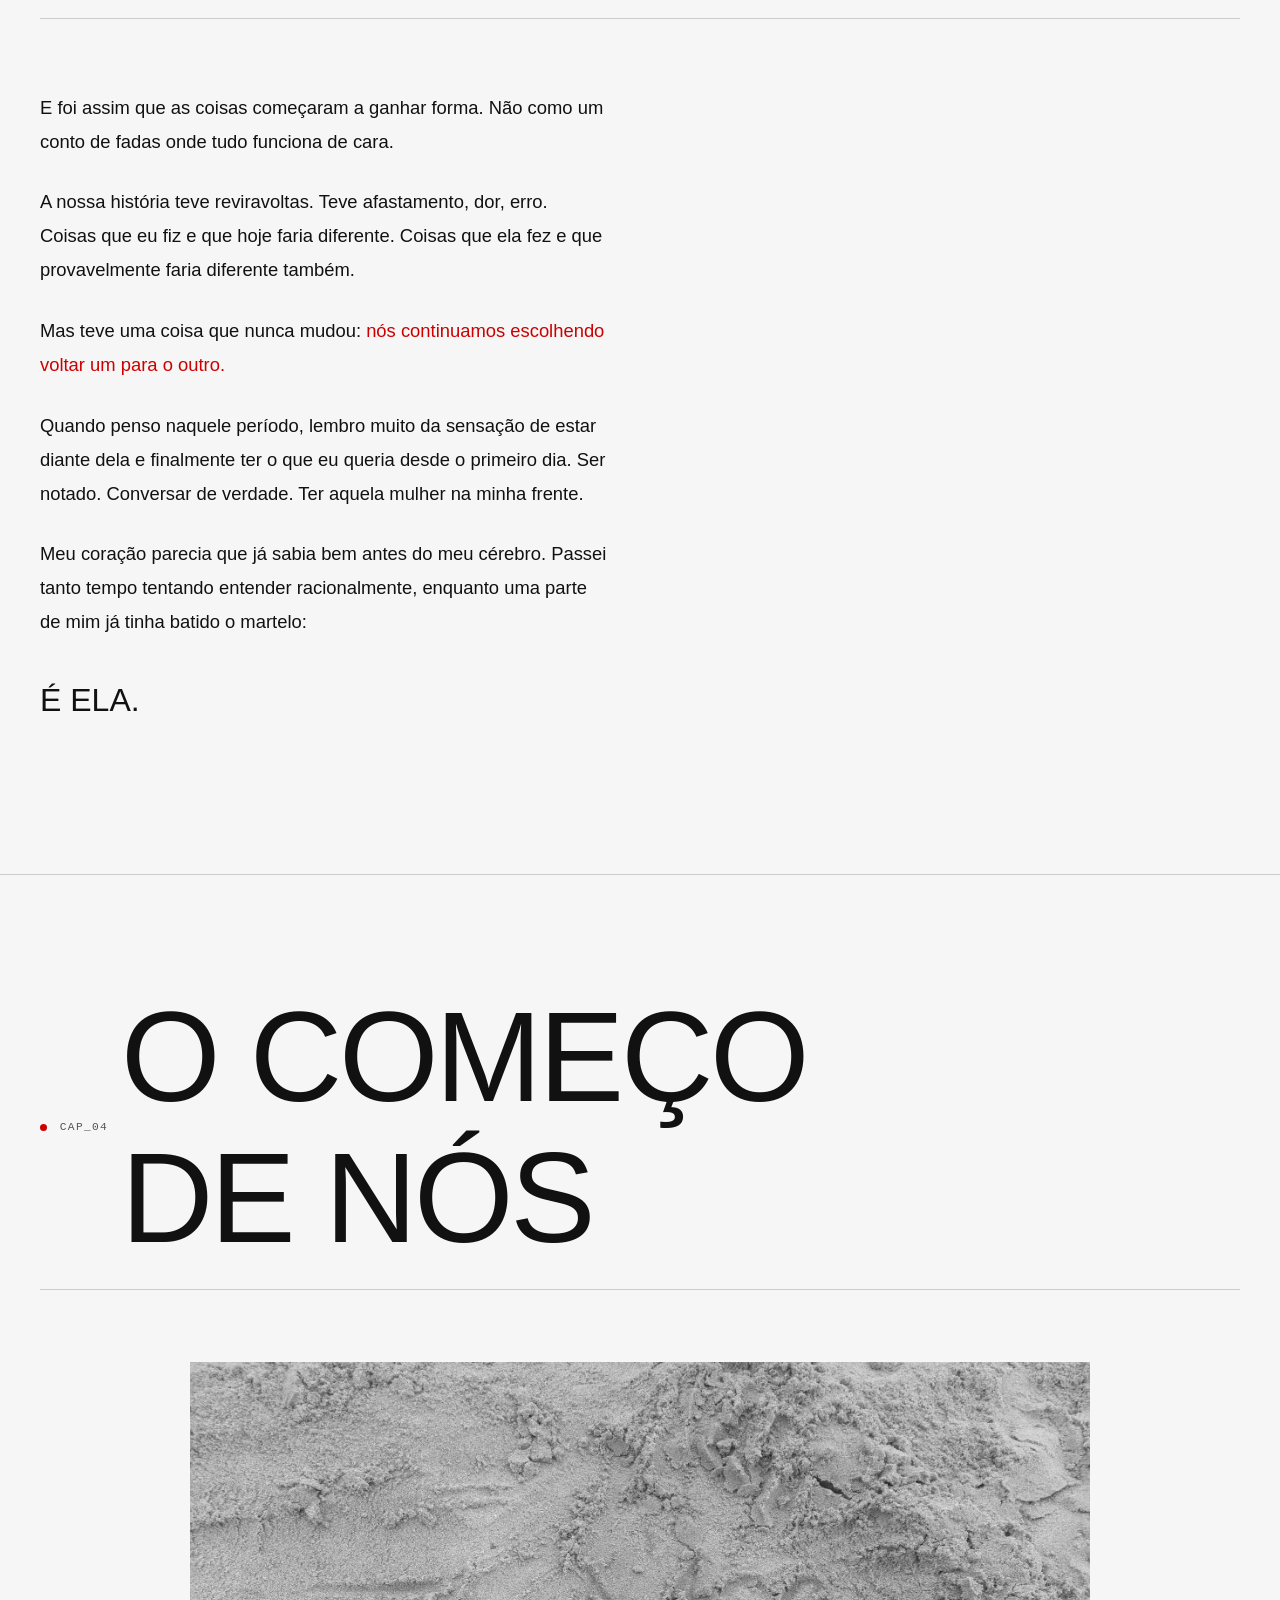
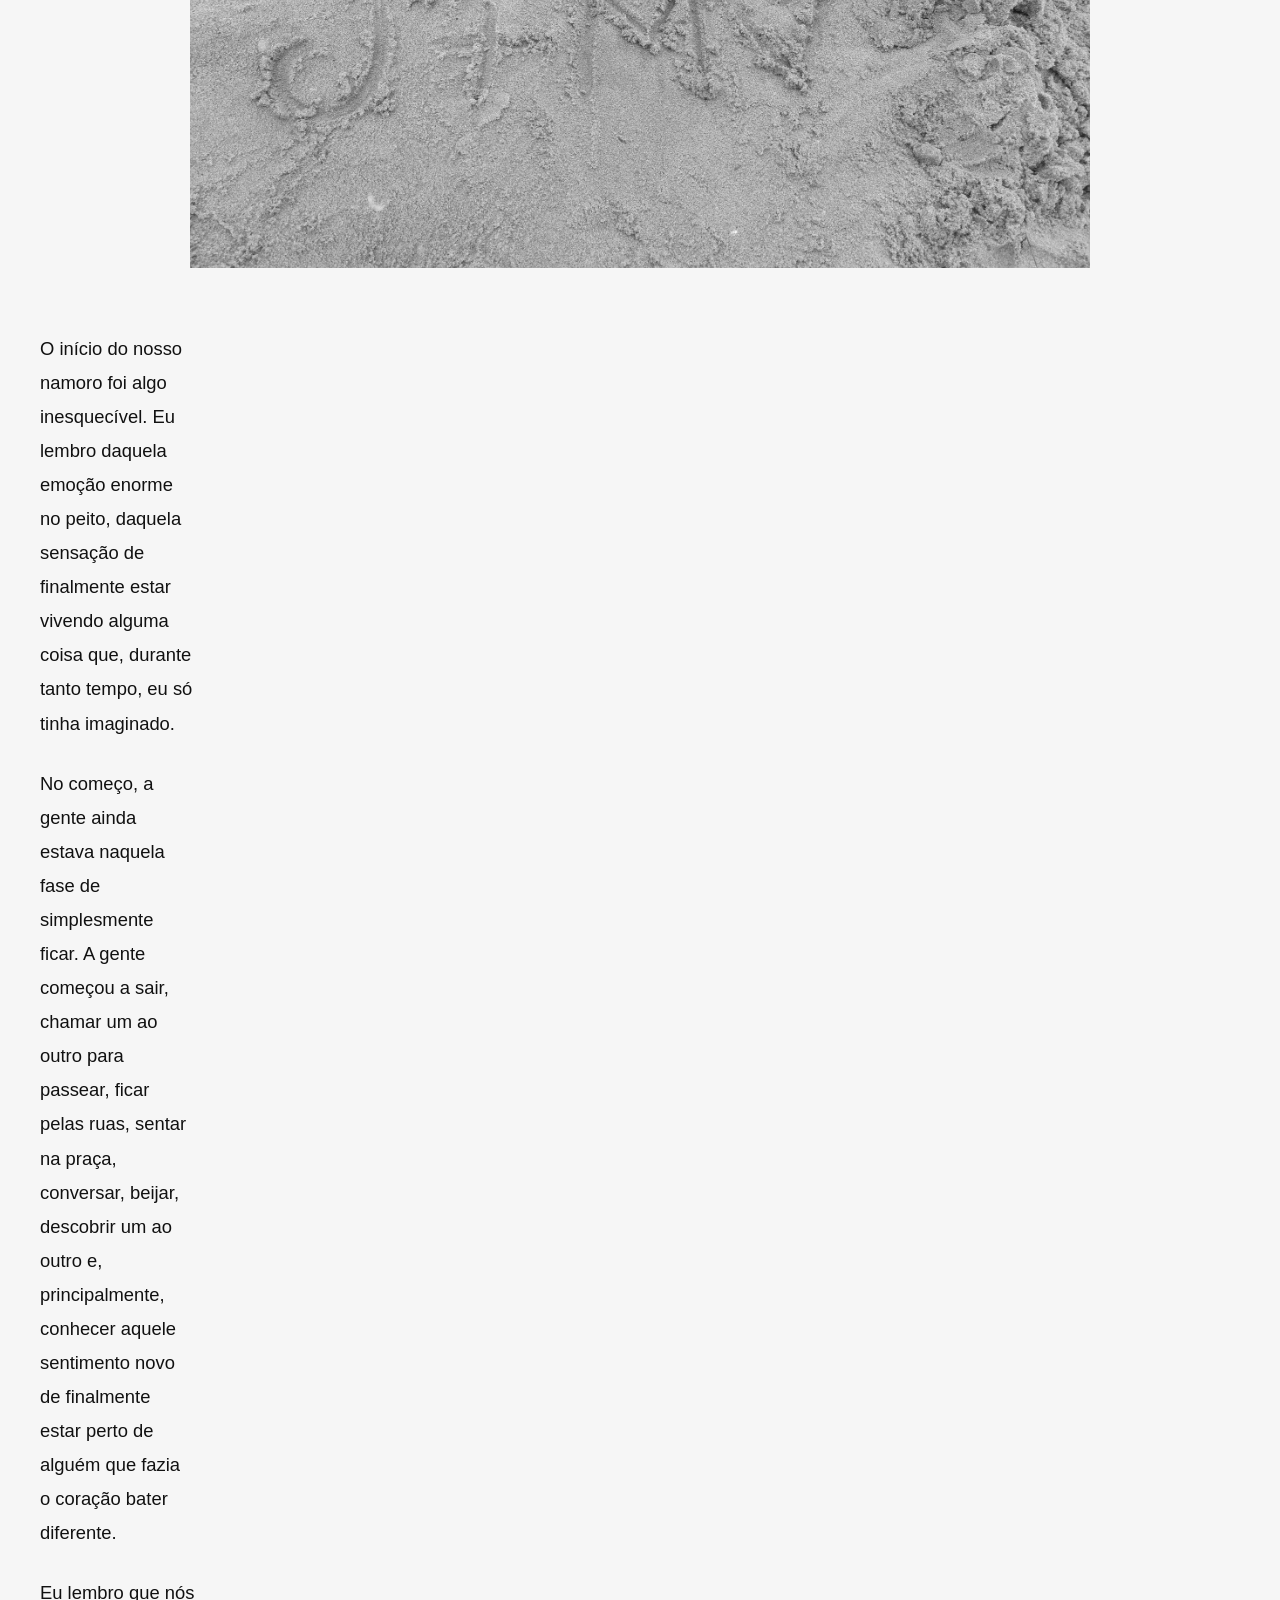
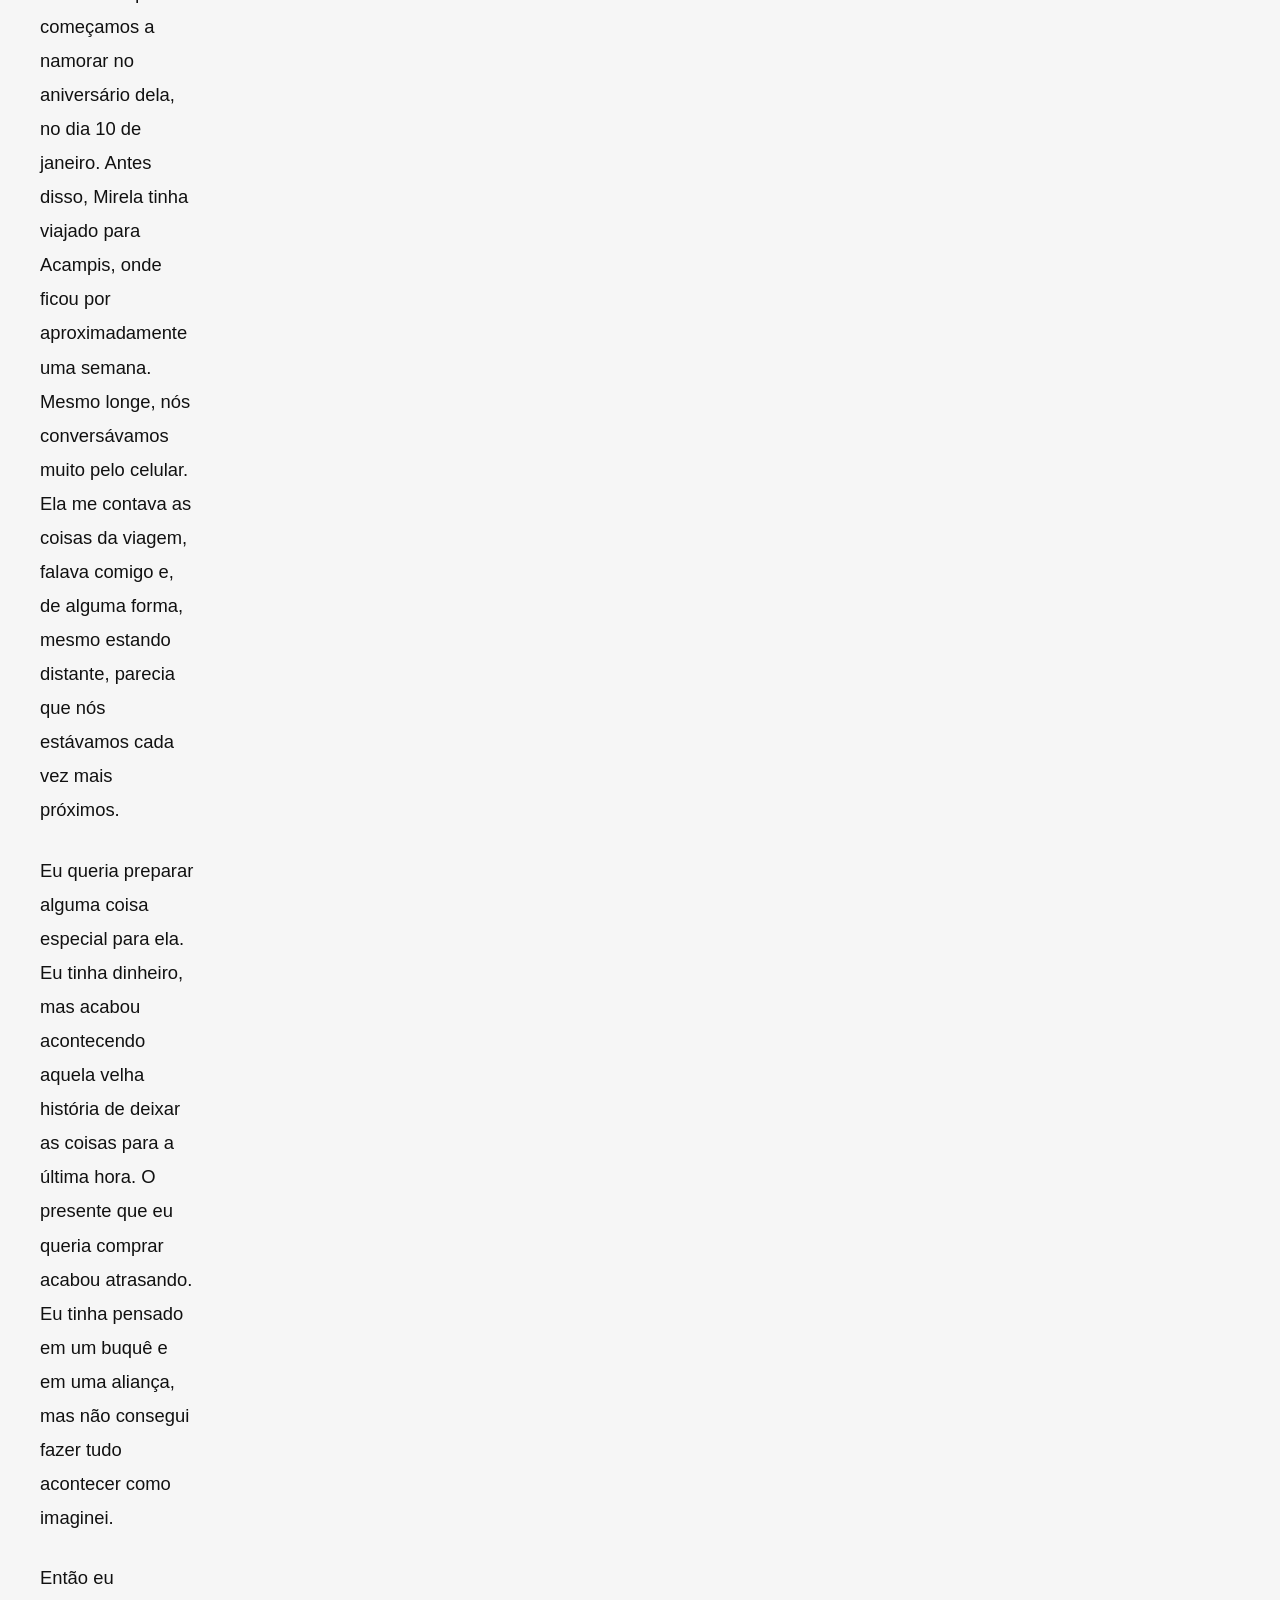
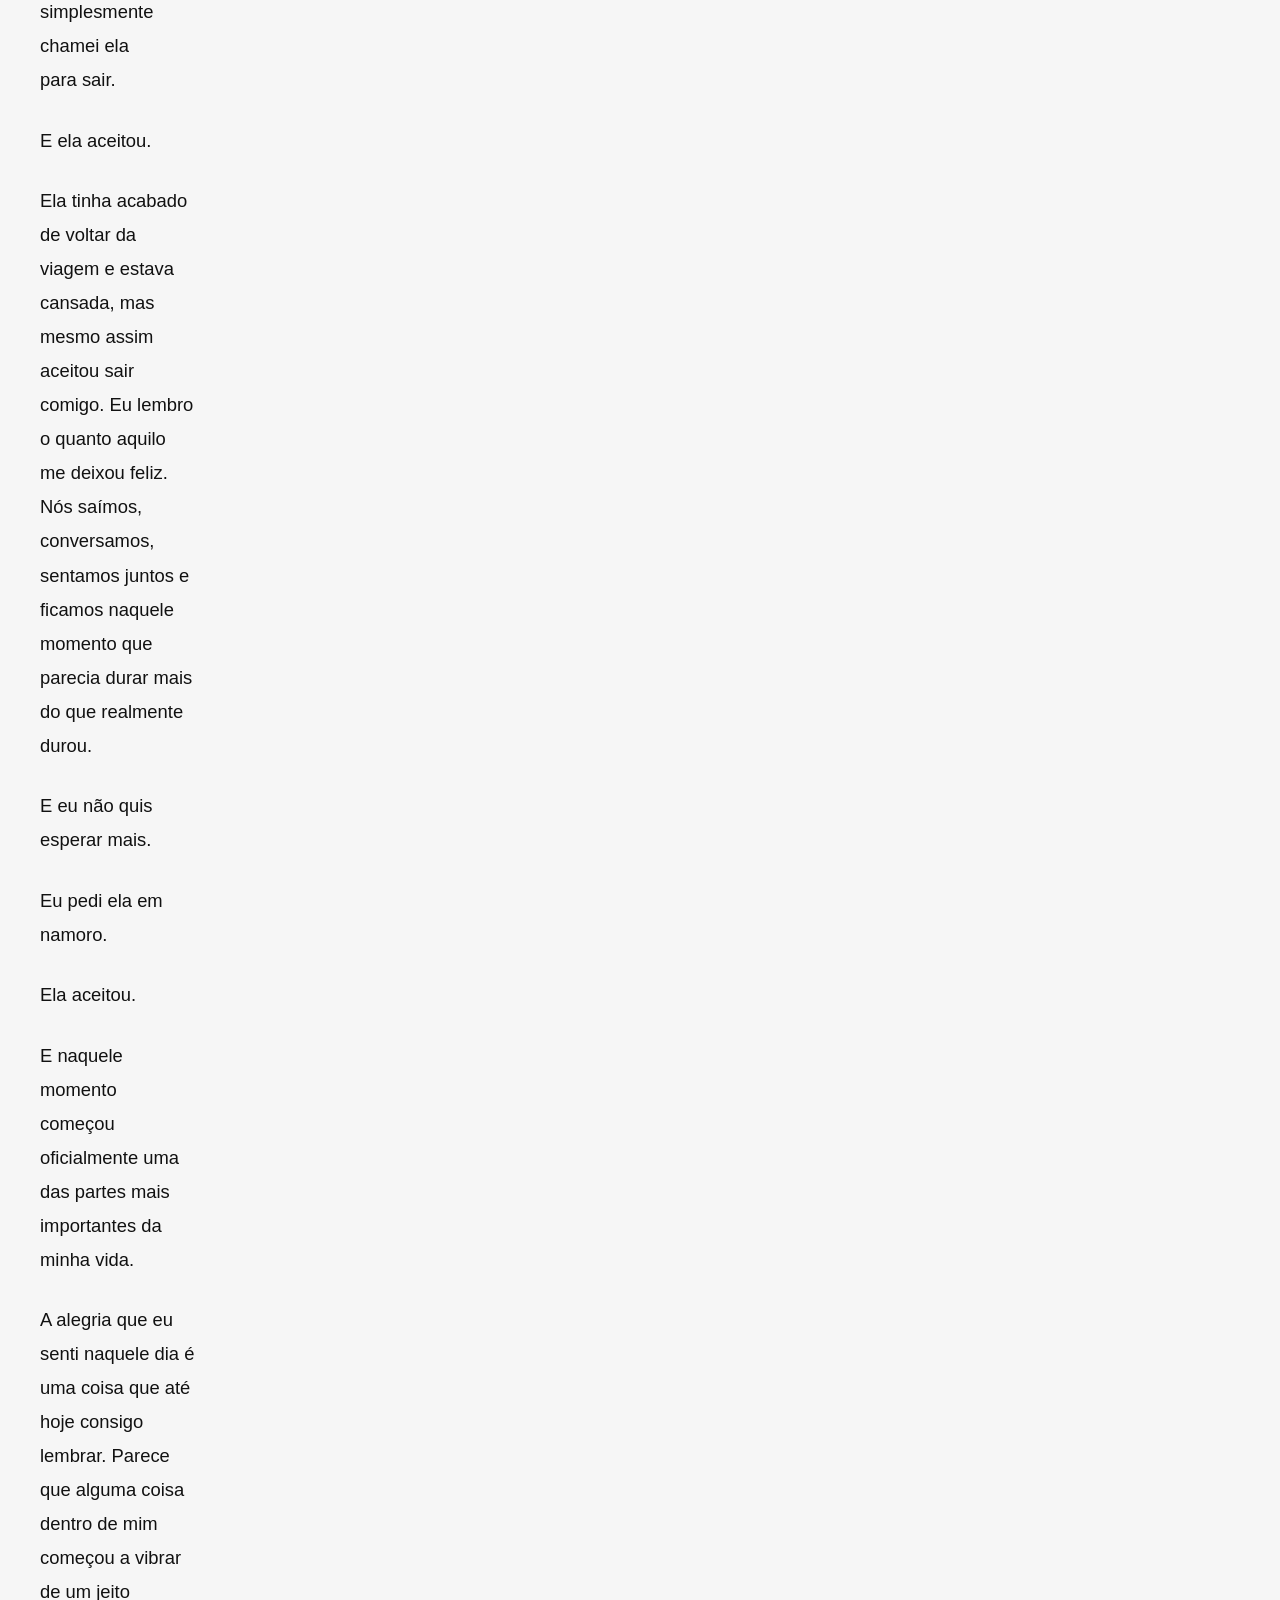
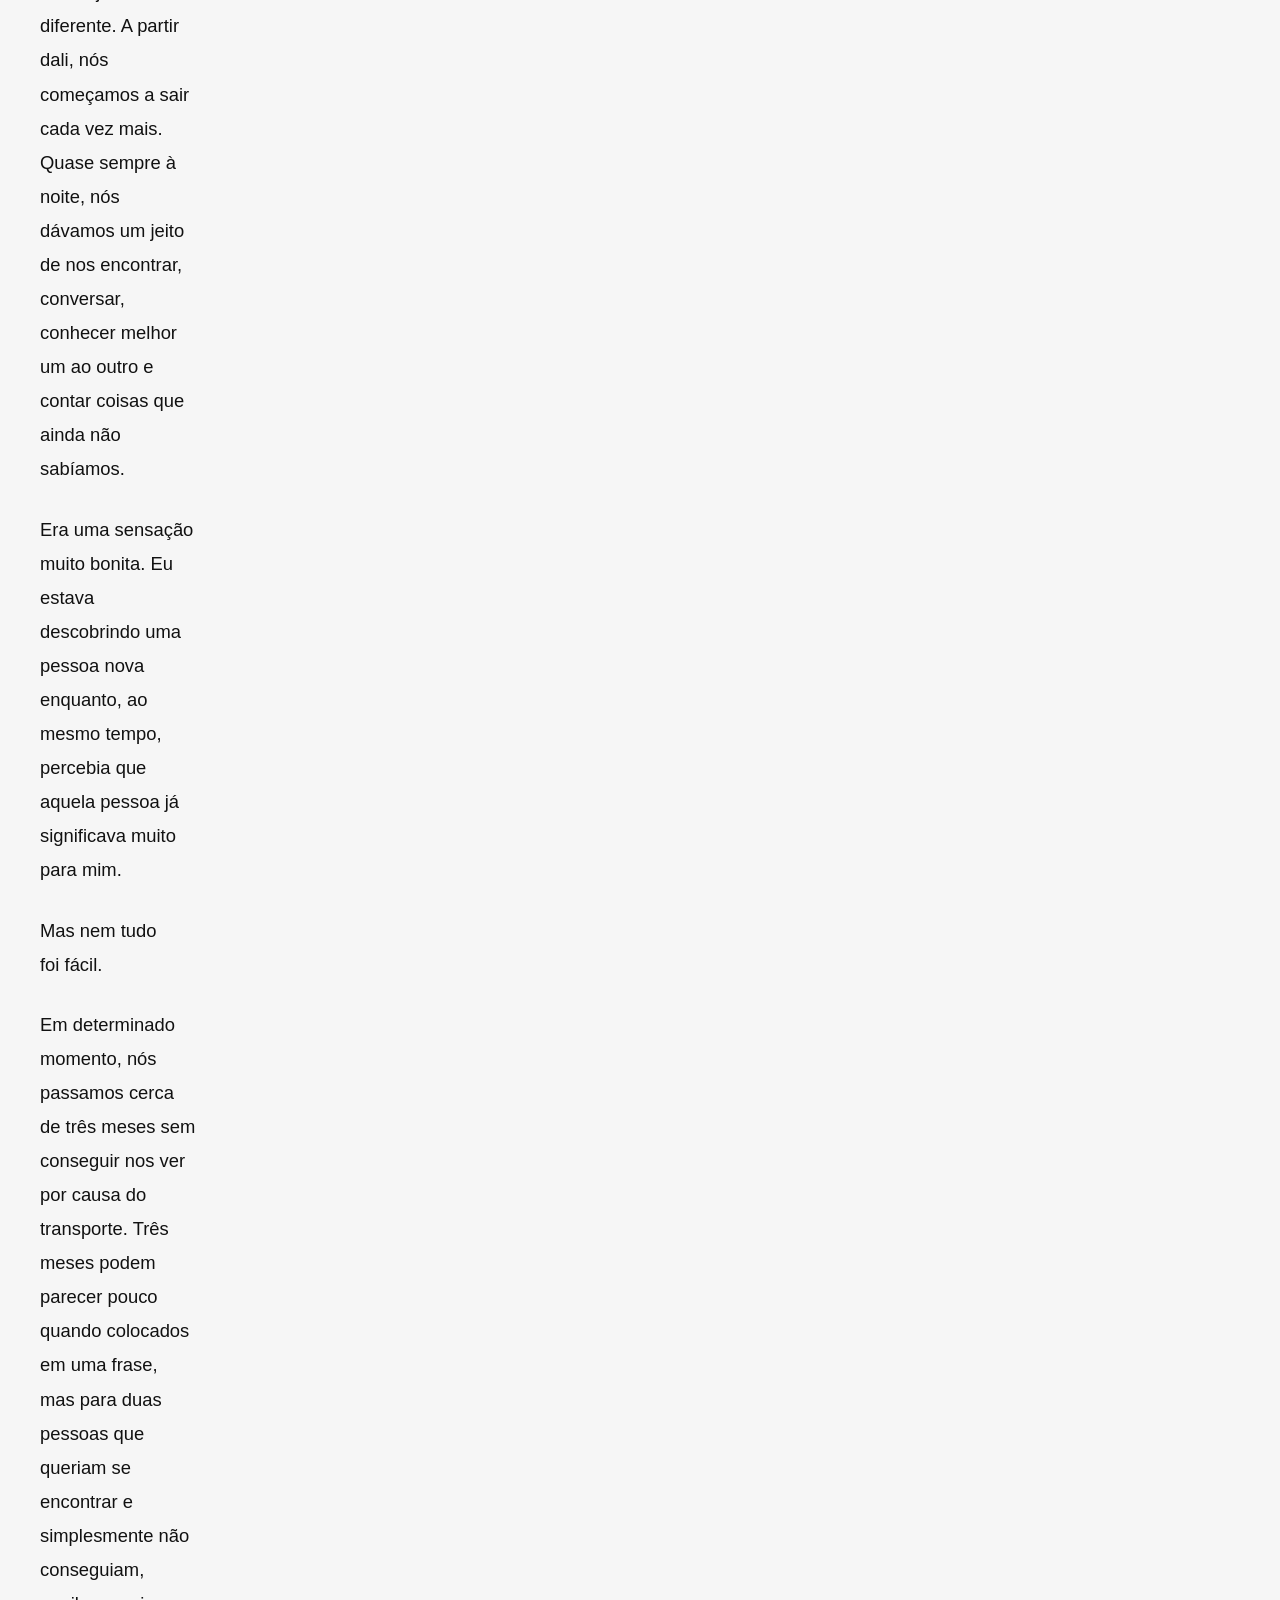
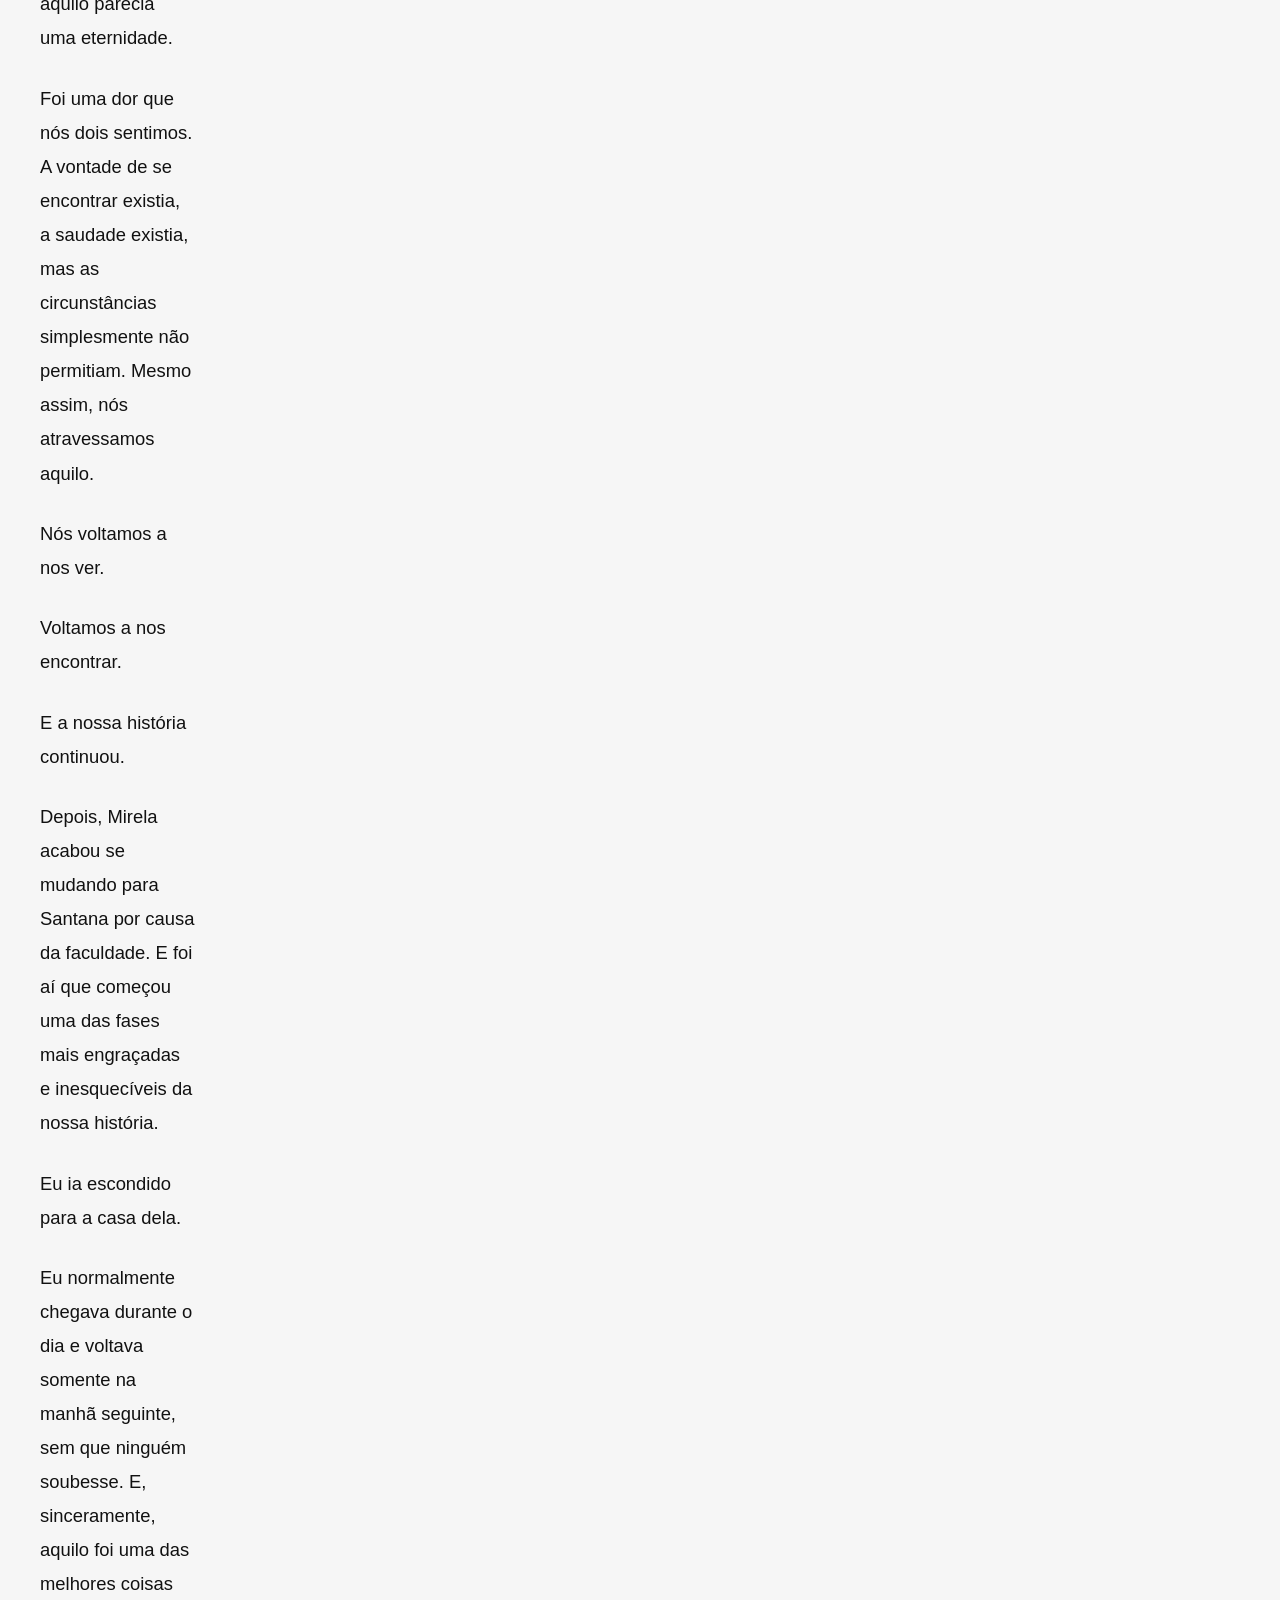
==== commit 7987bbae: "Reescreve capítulo Nossa Filha com voz mais pessoal" ====
--- a/index.html
+++ b/index.html
@@ -483,37 +483,38 @@
                 <div class="editorial-layout right-text">
                     <div class="image-content reveal reveal-delay-1">
                         <div class="image-wrapper">
-                            <img src="imagens/branquinha.jpg" alt="Branquinha, nossa filha">
-                        </div>
-                        <p class="text-mono image-caption">FIG 03. BRANQUINHA — NOSSA FILHA</p>
+                            <img src="imagens/branquinha.jpg" alt="Toquinho, nosso eterno menino">
+                        </div>
+                        <p class="text-mono image-caption">FIG 03. TOQUINHO — NOSSO ETERNO MENINO</p>
                     </div>
 
                     <div class="text-content reveal reveal-delay-2">
                         <div class="text-block text-body">
-                            <p>A Branquinha não chegou na nossa vida de um jeito fácil. Ela era uma gatinha de rua e estava numa situação triste.</p>
-                            <p>Estava gripada, com os olhos tão fechados que não conseguia enxergar nada, e não comia. Antes de encontrar a gente, provavelmente já tinha conhecido o frio e a fome.</p>
-                            <p>Quando eu e minha mulher olhamos para ela, vimos o quanto era pequena, frágil e fofa. Não tinha como simplesmente deixar aquela gatinha sozinha.</p>
+                            <p>E quando eu falo da nossa vida, não dá pra falar só de mim e da Mirela, né? Porque a nossa casa também tem patinhas, miado, bagunça e duas histórias que fazem parte da gente: a da Branquinha e a do Toquinho.</p>
+                            <p>A Branquinha era uma gatinha de rua. Quando ela apareceu, tava numa situação bem triste. Gripadinha, sem conseguir abrir os olhos e sem comer. Ela provavelmente já tinha passado frio, fome e um monte de coisa que eu nem gosto de imaginar.</p>
+                            <p>Eu e minha mulher olhamos praquela coisinha tão pequena e tão fofa e simplesmente não deu pra abandonar ela. A gente trouxe ela pra perto e começou a cuidar.</p>
 
                             <div class="highlight-phrase" style="border-color: #111;">
-                                Mas gosto de pensar que não fomos apenas nós que adotamos ela. Foi ela que adotou a gente também.
+                                Na teoria, fomos nós que adotamos a Branquinha. Mas, sendo sincero, acho que foi ela que adotou a gente.
                             </div>
 
-                            <p>Nós cuidamos muito bem dela do começo ao fim. Levamos ao veterinário, demos comida, remédio, carinho e tudo que ela precisava até ficar boa.</p>
-                            <p>Demos a ela um nome único, um nome que só podia ser dela: Branquinha. E, desde então, a gente ama nossa filhinha cada dia mais.</p>
-                            <p>Mas, para falar da nossa filha, eu também preciso falar de um gatinho que continua morando no nosso coração.</p>
-                            <p>O nome dele é Toquinho.</p>
-                            <p>Toquinho foi o primeiro gato da minha mulher e o companheiro dela durante uma parte enorme da vida. Quando Mirela estava triste, ele era o porto seguro dela. Era presença, consolo e motivo de alegria.</p>
-                            <p>Ele viveu bastante. Hoje está no céu, mas o amor e as lembranças que deixou continuam aqui.</p>
-                            <p>Eu fui pai dele por pouco tempo. Cheguei um pouco tarde na história. Conheci meu filhinho Toquinho e, poucos meses depois, ele partiu.</p>
-                            <p>Depois que ele se foi, eu cuidei da mãe dele. Fiquei ao lado dela até a Branquinha chegar e trazer uma nova forma de amor para a nossa casa.</p>
-                            <p>A Branquinha não veio para ocupar o lugar do Toquinho, porque esse lugar sempre vai ser dele. Ela veio para construir o lugar dela na nossa família.</p>
+                            <p>A gente levou ela pro veterinário, deu remédio, comida, carinho e ficou cuidando de cada coisinha até ela melhorar. Ver os olhos dela abrindo, ela voltando a comer e ficando bem foi uma felicidade do caralho. Era como ver nossa filhinha chegando de verdade pra vida.</p>
+                            <p>A gente deu um nome único pra ela, um nome que pra nós só podia ser dela: Branquinha. E desde então é isso. Ela é nossa filha. Dá preocupação, faz bagunça, tem as manias dela e faz a gente amar ela mais a cada dia.</p>
+                            <p>Mas pra falar da Branquinha, eu também preciso falar de quem veio antes dela. O gatão preto da foto é o Toquinho.</p>
+                            <p>O Toquinho foi o primeiro gato da minha mulher. Só que ele não foi “só um gato”. Ele era o companheiro dela. Quando ela tava triste, era nele que ela encontrava segurança. Ele era o porto seguro dela, o motivo de muita alegria e uma presença que acompanhou ela por muitos anos.</p>
+                            <p>Ele viveu bastante. Viveu do lado dela e fez o trabalho mais bonito que alguém pode fazer: ficou ali quando ela precisava. Hoje ele tá no céu, mas ainda mora no coração da gente.</p>
+                            <p>Eu fui pai do Toquinho por pouco tempo. Cheguei meio tarde na história do meu filhinho e, poucos meses depois de conhecer ele, ele partiu. Foi pouco tempo, mas foi o suficiente pra eu amar ele e entender o tamanho que ele tinha na vida da Mirela.</p>
+                            <p>Quando ele se foi, eu cuidei da mãe dele do jeito que eu consegui. Fiquei do lado dela naquela dor até a Branquinha aparecer e trazer um pouquinho de vida de volta pra nossa casa.</p>
+                            <p>E eu quero deixar uma coisa clara: a Branquinha nunca veio pra substituir o Toquinho. Ninguém substitui ninguém. O lugar dele vai ser sempre dele. Ela só chegou e criou o lugar dela também.</p>
 
                             <div class="highlight-phrase" style="border-color: #111;">
-                                Se o Toquinho ainda estivesse vivo, tenho certeza de que ele amaria conhecer a Branquinha: a sucessora dele nessa missão tão bonita de cuidar da alma da Mirela.
+                                Se o Toquinho ainda estivesse aqui, eu tenho certeza que ele ia amar a Branquinha. Acho que olharia pra ela e pensaria: “agora é contigo”.
                             </div>
 
-                            <p>Antes era ele quem tornava os dias dela mais leves. Agora a Branquinha continua esse carinho do jeito dela, com a própria personalidade, as próprias manias e o próprio amor.</p>
-                            <p>E assim a nossa família continua crescendo sem esquecer quem ajudou a construir tudo isso primeiro.</p>
+                            <p>Porque é assim que eu enxergo. A Branquinha meio que virou a sucessora dele nessa missão de cuidar da alma da minha mulher. Antes era o Toquinho com o jeito dele. Agora é a Branquinha com o jeitinho dela.</p>
+                            <p>Hoje, quando eu olho pra nossa casa, eu vejo os dois ali de algum jeito. O Toquinho virou uma saudade cheia de amor. A Branquinha é a nossa companhia de todo dia. Um não apaga o outro. Os dois são nossos filhos e os dois fazem parte da nossa história.</p>
+                            <p>A vida levou o Toquinho, trouxe a Branquinha e ensinou pra gente que continuar não é esquecer. É levar o amor junto.</p>
+                            <p>E o agora é bom de se pensar, não é?</p>
                         </div>
                     </div>
                 </div>
